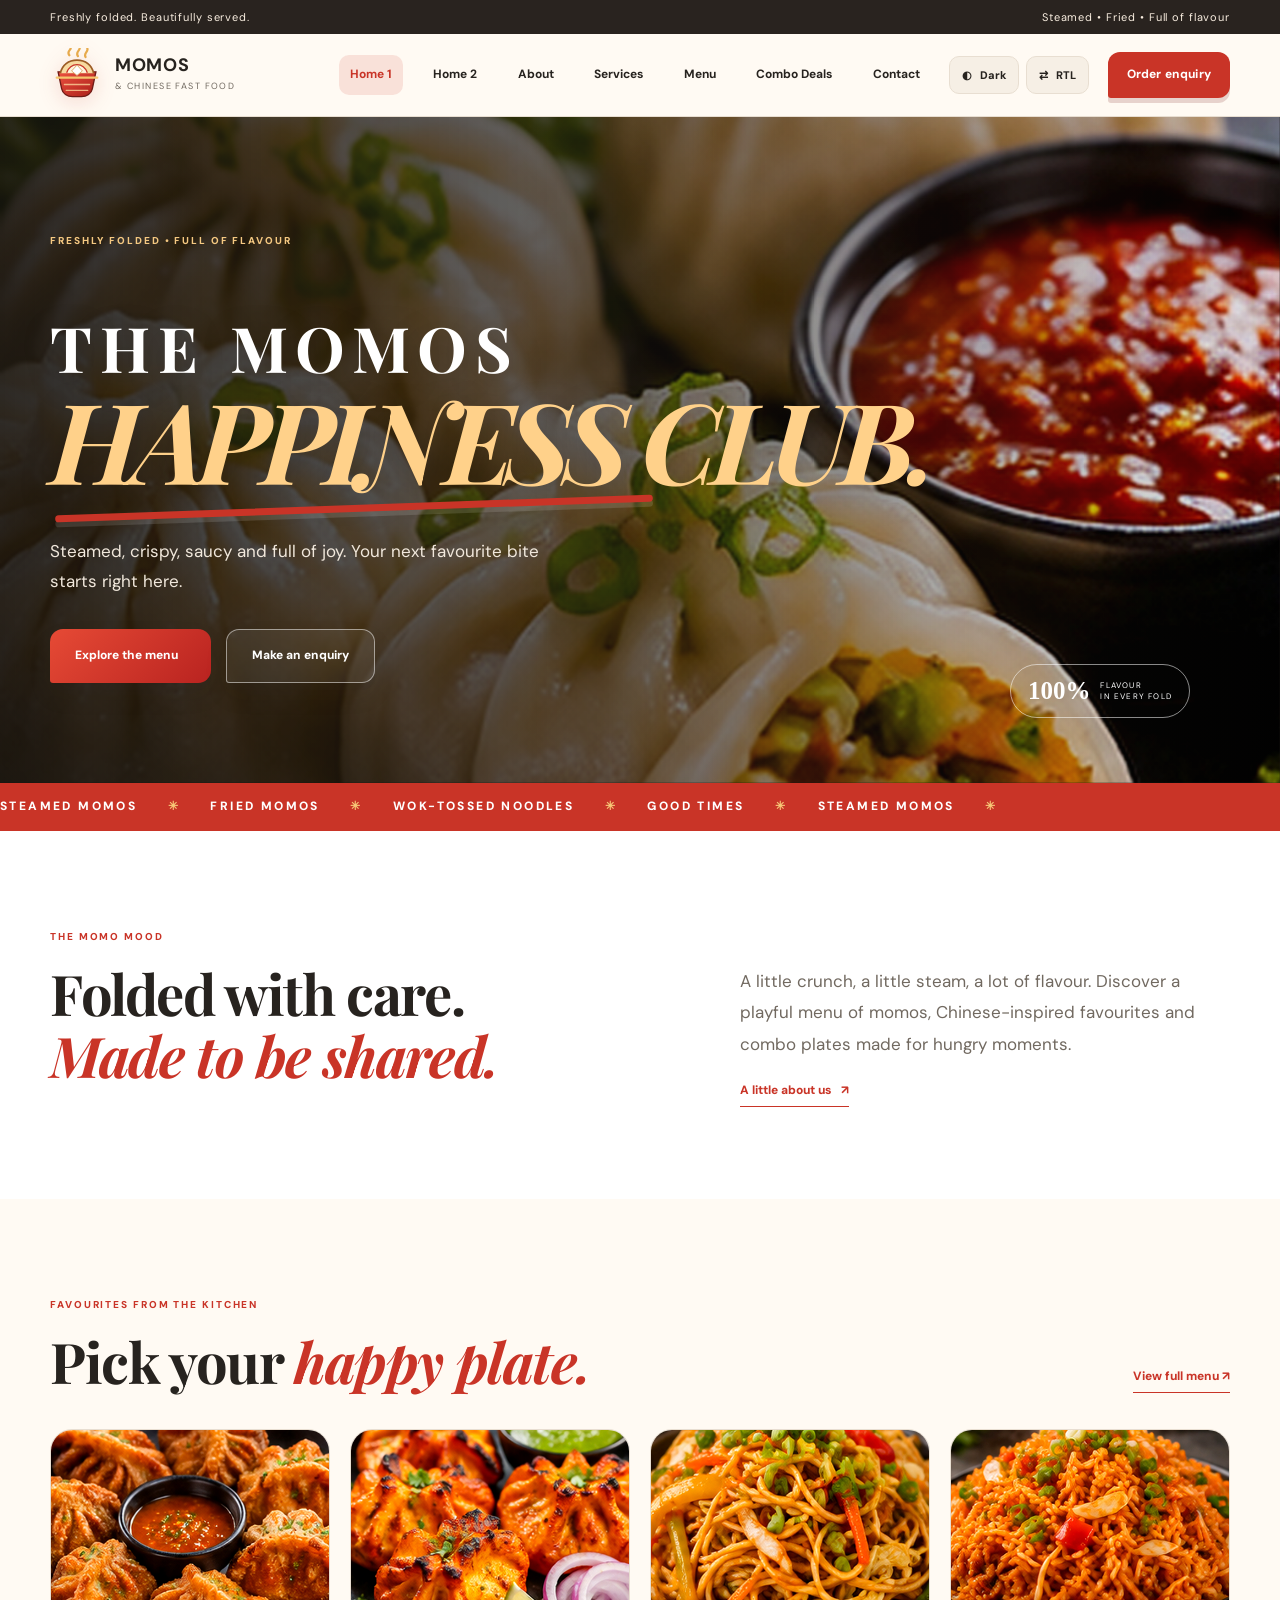
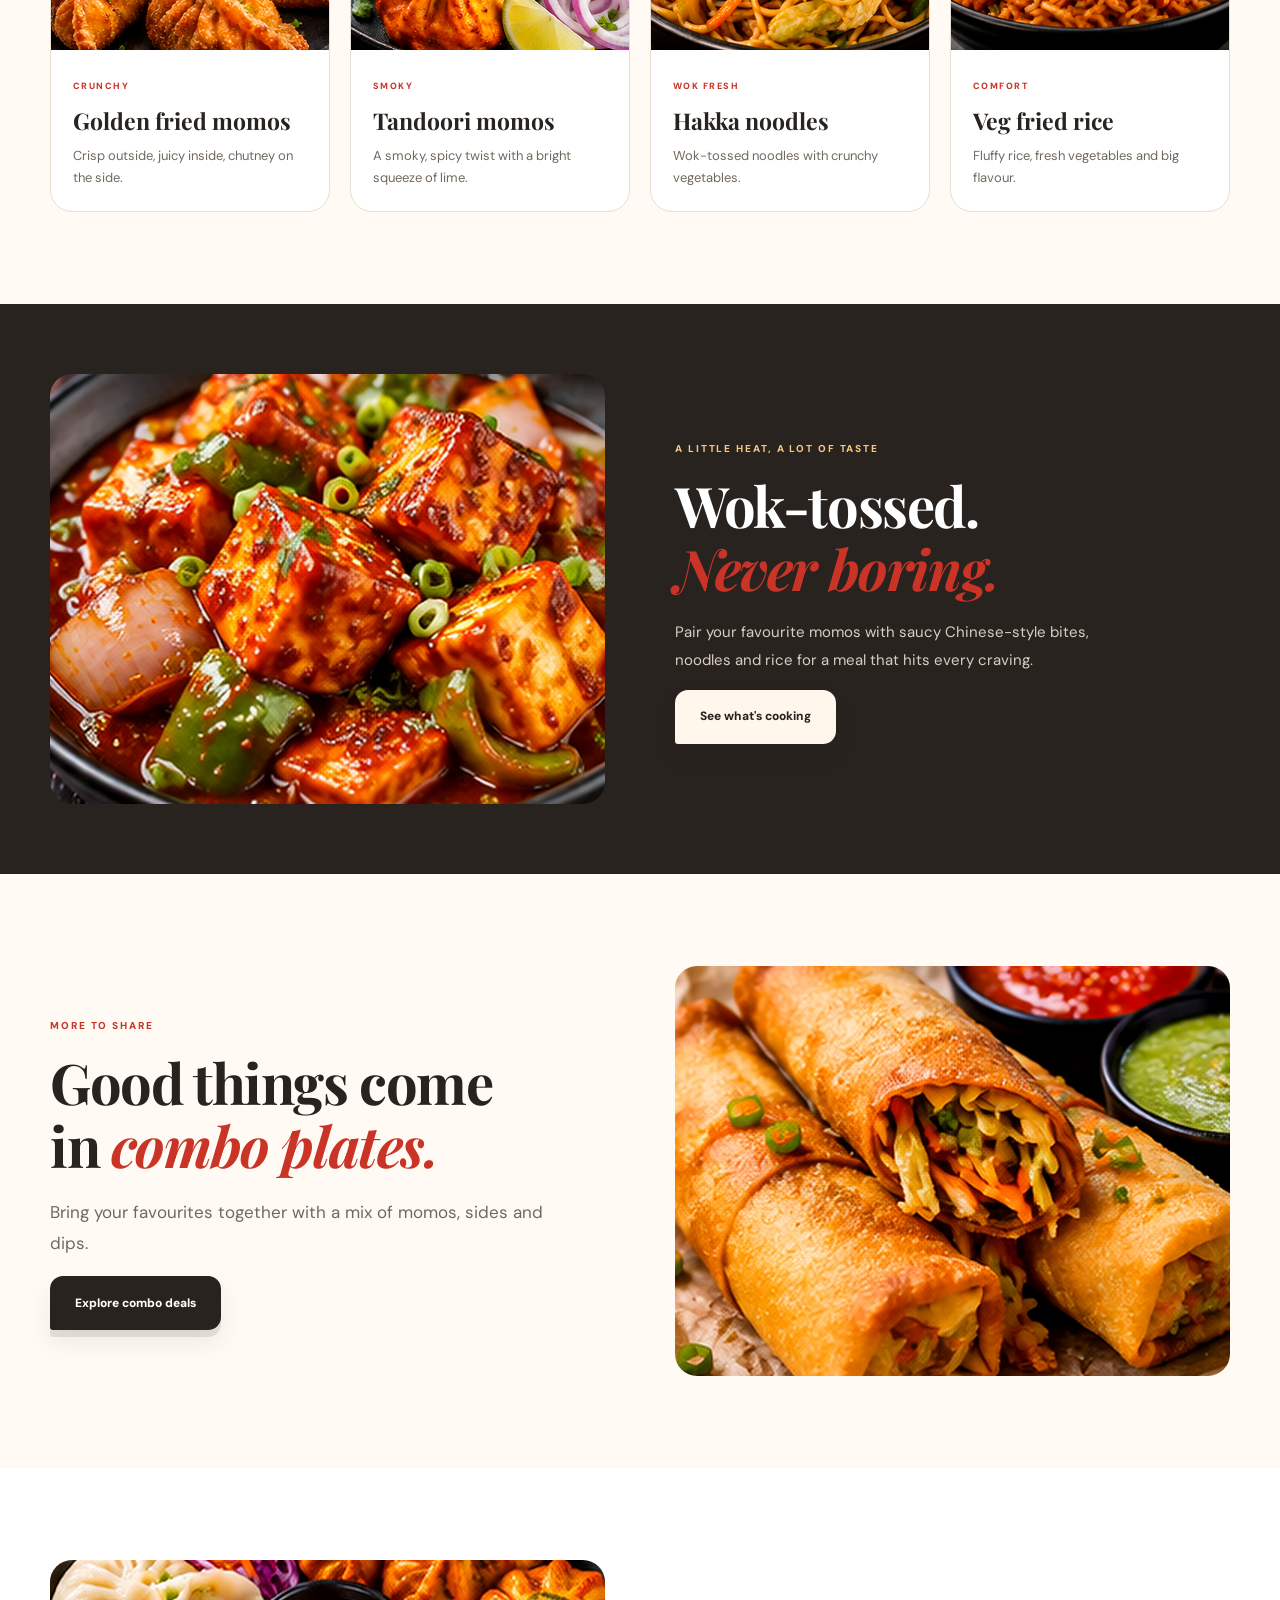
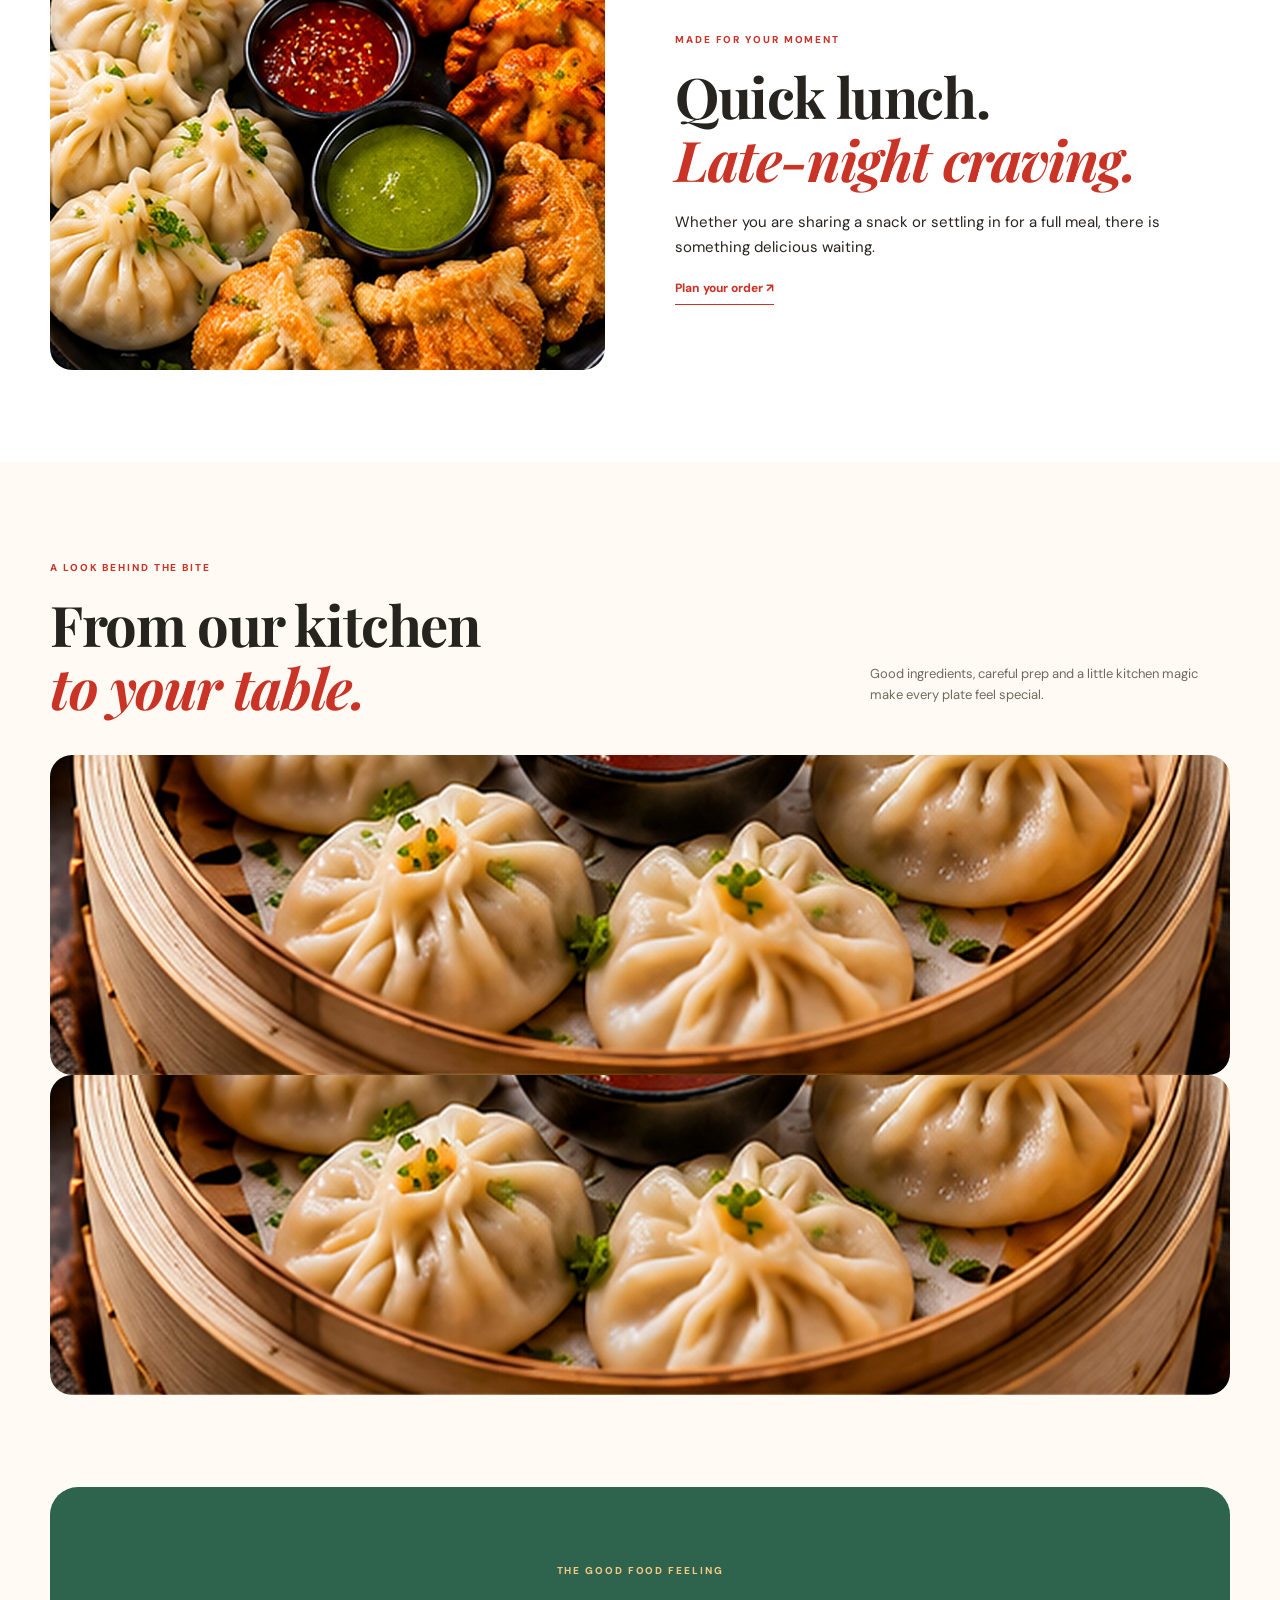
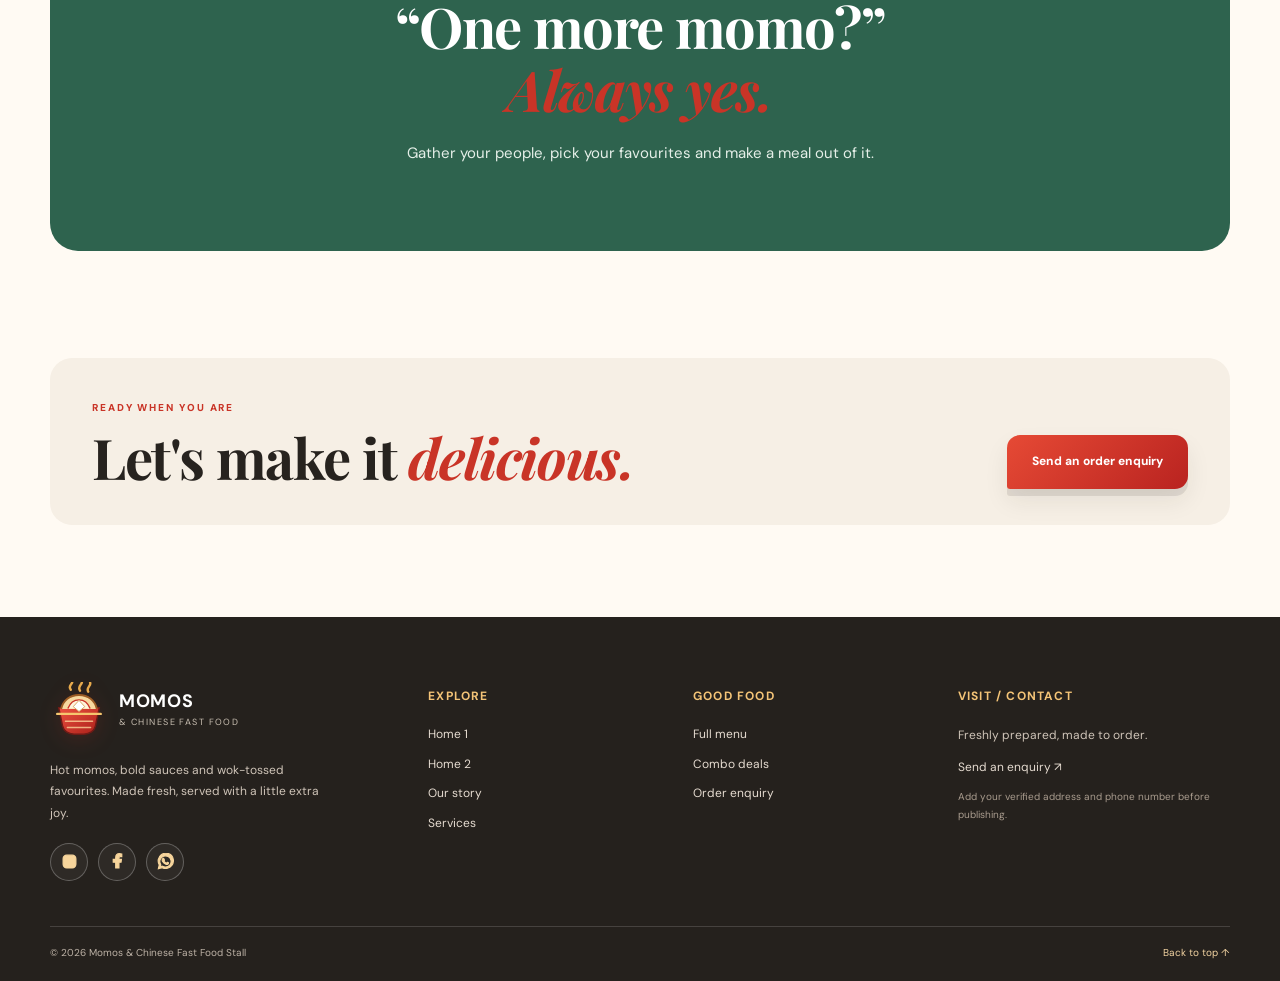
==== index.html @ 8ae29ef1 "firstbasic" ====
<!doctype html>
<html lang="en" dir="ltr" data-theme="light">

<head>
    <meta charset="utf-8">
    <meta name="viewport" content="width=device-width, initial-scale=1">
    <meta name="theme-color" content="#f7f1e8">
    <meta name="description" content="Home 1 | Momos & Chinese Fast Food Stall">
    <title>Home 1 | Momos & Chinese Fast Food Stall</title>
    <link rel="icon" href="assets/favicon.svg" type="image/svg+xml">
    <link rel="preconnect" href="https://fonts.googleapis.com">
    <link rel="preconnect" href="https://fonts.gstatic.com" crossorigin>
    <link
        href="https://fonts.googleapis.com/css2?family=DM+Sans:wght@400;500;600;700;800&family=Playfair+Display:wght@600;700;800&display=swap"
        rel="stylesheet">
    <link rel="stylesheet" href="assets/style.css">
</head>

<body class="home-one" id="top">
    <header class="site-header">
        <div class="top-strip">
            <div class="container top-inner"><span>Freshly folded. Beautifully served.</span><span>Steamed • Fried •
                    Full of flavour</span></div>
        </div>
        <div class="container nav-wrap">
            <a class="brand" href="index.html"><img class="brand-logo" src="assets/momos-logo.svg"
                    alt="Momos & Chinese logo"><span><b>MOMOS</b><small>& CHINESE FAST FOOD</small></span></a>
            <button class="menu-toggle" aria-label="Open navigation"
                aria-expanded="false"><i></i><i></i><i></i></button>
            <nav class="main-nav"><a href="index.html" class="active">Home 1</a><a href="home-2.html" class="">Home
                    2</a><a href="about.html" class="">About</a><a href="services.html" class="">Services</a><a
                    href="menu.html" class="">Menu</a><a href="combos.html" class="">Combo Deals</a><a
                    href="contact.html" class="">Contact</a>
                <div class="nav-tools"><button class="tool-btn" id="themeToggle" type="button"
                        aria-label="Toggle dark theme">◐ <span>Theme</span></button><button class="tool-btn"
                        id="rtlToggle" type="button" aria-label="Toggle RTL layout">⇄ <span>RTL</span></button></div><a
                    class="nav-order" href="contact.html#order-form">Order enquiry <span> </span></a>
            </nav>
        </div>
    </header>
    <main>
        <section class="hero hero-one">
            <div class="hero-photo"><img src="assets/images/food-01.jpg"
                    alt="Steamed momos in a bamboo basket with spicy chutney"></div>
            <div class="hero-shade"></div>
            <div class="container hero-content"><span class="eyebrow light">FRESHLY FOLDED • FULL OF FLAVOUR</span>
                <h1 class="hero-title-premium"><span>THE MOMOs</span><br><em>HAPPINESS CLUB.</em></h1>
                <p>Steamed, crispy, saucy and full of joy. Your next favourite bite starts right here.</p>
                <div class="hero-actions"><a class="btn btn-primary" href="menu.html">Explore the menu <b> </b></a><a
                        class="btn btn-ghost" href="contact.html#order-form">Make an enquiry</a></div>
                <div class="hero-stamp"><b>100%</b><span>FLAVOUR<br>IN EVERY FOLD</span></div>
            </div>
        </section>
        <section class="ticker">
            <div>STEAMED MOMOS <i>✳</i> FRIED MOMOS <i>✳</i> WOK-TOSSED NOODLES <i>✳</i> GOOD TIMES <i>✳</i> STEAMED
                MOMOS <i>✳</i></div>
        </section>
        <section class="section intro-section">
            <div class="container split-intro">
                <div><span class="eyebrow">THE MOMO MOOD</span>
                    <h2>Folded with care.<br><em>Made to be shared.</em></h2>
                </div>
                <div>
                    <p class="lead">A little crunch, a little steam, a lot of flavour. Discover a playful menu of momos,
                        Chinese-inspired favourites and combo plates made for hungry moments.</p><a class="text-link"
                        href="about.html">A little about us <span>↗</span></a>
                </div>
            </div>
        </section>
        <section class="section menu-showcase">
            <div class="container">
                <div class="section-head">
                    <div><span class="eyebrow">FAVOURITES FROM THE KITCHEN</span>
                        <h2>Pick your <em>happy plate.</em></h2>
                    </div><a class="text-link" href="menu.html">View full menu ↗</a>
                </div>
                <div class="food-grid four">
                    <article class="food-card"><img src="assets/images/food-02.jpg"
                            alt="Crispy fried momos served with red chutney">
                        <div><span class="tag">CRUNCHY</span>
                            <h3>Golden fried momos</h3>
                            <p>Crisp outside, juicy inside, chutney on the side.</p>
                        </div>
                    </article>
                    <article class="food-card"><img src="assets/images/food-03.jpg"
                            alt="Char-grilled tandoori style momos">
                        <div><span class="tag">SMOKY</span>
                            <h3>Tandoori momos</h3>
                            <p>A smoky, spicy twist with a bright squeeze of lime.</p>
                        </div>
                    </article>
                    <article class="food-card"><img src="assets/images/food-04.jpg"
                            alt="Hot Hakka noodles with vegetables">
                        <div><span class="tag">WOK FRESH</span>
                            <h3>Hakka noodles</h3>
                            <p>Wok-tossed noodles with crunchy vegetables.</p>
                        </div>
                    </article>
                    <article class="food-card"><img src="assets/images/food-05.jpg" alt="Vegetable fried rice bowl">
                        <div><span class="tag">COMFORT</span>
                            <h3>Veg fried rice</h3>
                            <p>Fluffy rice, fresh vegetables and big flavour.</p>
                        </div>
                    </article>
                </div>
            </div>
        </section>
        <section class="feature-band">
            <div class="container feature-grid">
                <div class="feature-image"><img src="assets/images/food-06.jpg"
                        alt="Sizzling chilli paneer with peppers"></div>
                <div class="feature-copy"><span class="eyebrow light">A LITTLE HEAT, A LOT OF TASTE</span>
                    <h2>Wok-tossed.<br><em>Never boring.</em></h2>
                    <p>Pair your favourite momos with saucy Chinese-style bites, noodles and rice for a meal that hits
                        every craving.</p><a class="btn btn-light" href="menu.html">See what's cooking</a>
                </div>
            </div>
        </section>
        <section class="section combo-teaser">
            <div class="container combo-grid">
                <div><span class="eyebrow">MORE TO SHARE</span>
                    <h2>Good things come<br>in <em>combo plates.</em></h2>
                    <p class="lead">Bring your favourites together with a mix of momos, sides and dips.</p><a
                        class="btn btn-dark" href="combos.html">Explore combo deals</a>
                </div><img src="assets/images/food-07.jpg" alt="Momo and fried snack platter with chutney">
            </div>
        </section>
        <section class="section story-strip">
            <div class="container story-grid"><img src="assets/images/food-08.jpg"
                    alt="A platter with momos and spring rolls">
                <div><span class="eyebrow">MADE FOR YOUR MOMENT</span>
                    <h2>Quick lunch.<br><em>Late-night craving.</em></h2>
                    <p>Whether you are sharing a snack or settling in for a full meal, there is something delicious
                        waiting.</p><a class="text-link" href="contact.html#order-form">Plan your order ↗</a>
                </div>
            </div>
        </section>
        <section class="section kitchen-peek">
            <div class="container">
                <div class="section-head">
                    <div><span class="eyebrow">A LOOK BEHIND THE BITE</span>
                        <h2>From our kitchen<br><em>to your table.</em></h2>
                    </div>
                    <p class="section-note">Good ingredients, careful prep and a little kitchen magic make every plate
                        feel special.</p>
                </div>
                <div class="kitchen-pair"><img src="assets/images/food-19.jpg"
                        alt="Chef preparing fresh food in the kitchen"><img src="assets/images/food-19.jpg"
                        alt="Warm modern fast food stall interior"></div>
            </div>
        </section>
        <section class="section reviews">
            <div class="container review-box"><span class="eyebrow light">THE GOOD FOOD FEELING</span>
                <h2>“One more momo?”<br><em>Always yes.</em></h2>
                <p>Gather your people, pick your favourites and make a meal out of it.</p>
            </div>
        </section>
        <section class="section final-cta">
            <div class="container final-cta-inner">
                <div><span class="eyebrow">READY WHEN YOU ARE</span>
                    <h2>Let's make it <em>delicious.</em></h2>
                </div><a class="btn btn-primary" href="contact.html#order-form">Send an order enquiry</a>
            </div>
        </section>
    </main>
    <footer class="footer">
        <div class="container footer-grid">
            <div class="footer-brand"><a class="brand" href="index.html"><img class="brand-logo"
                        src="assets/momos-logo.svg" alt="Momos & Chinese logo"><span><b>MOMOS</b><small>& CHINESE FAST
                            FOOD</small></span></a>
                <p>Hot momos, bold sauces and wok-tossed favourites. Made fresh, served with a little extra joy.</p>
                <div class="footer-social" aria-label="Social media links"><a href="https://www.instagram.com/"
                        target="_blank" rel="noopener" aria-label="Instagram" title="Instagram"><svg viewBox="0 0 24 24"
                            aria-hidden="true">
                            <rect x="3" y="3" width="18" height="18" rx="5" />
                            <circle cx="12" cy="12" r="4" />
                            <circle cx="17.5" cy="6.5" r="1" />
                        </svg></a><a href="https://www.facebook.com/" target="_blank" rel="noopener"
                        aria-label="Facebook" title="Facebook"><svg viewBox="0 0 24 24" aria-hidden="true">
                            <path
                                d="M14 21v-8h3l.5-4H14V7c0-1.2.4-2 2-2h2V1.4C17.2 1.2 16.1 1 14.7 1 11.5 1 9.5 3 9.5 6.6V9H6v4h3.5v8z" />
                        </svg></a><a href="https://wa.me/" target="_blank" rel="noopener" aria-label="WhatsApp"
                        title="WhatsApp"><svg viewBox="0 0 24 24" aria-hidden="true">
                            <path
                                d="M20.5 3.5A11 11 0 0 0 3.2 16.8L2 22l5.4-1.4A11 11 0 0 0 20.5 3.5ZM12 20a8 8 0 0 1-4.1-1.1l-.3-.2-3.2.8.9-3.1-.2-.3A8 8 0 1 1 12 20Zm4.4-6c-.2-.1-1.4-.7-1.6-.8s-.4-.1-.5.1-.6.8-.8.9-.3.2-.5.1a6.5 6.5 0 0 1-1.9-1.2 7 7 0 0 1-1.3-1.6c-.1-.2 0-.3.1-.4l.4-.5c.1-.1.2-.3.2-.4s0-.3-.1-.4l-.7-1.7c-.2-.4-.4-.4-.5-.4h-.5c-.2 0-.4.1-.6.3s-.8.8-.8 1.9.8 2.2.9 2.3a9.7 9.7 0 0 0 3.7 3.3c.5.2.9.4 1.2.5.5.2 1 .2 1.4.1.4-.1 1.4-.6 1.6-1.1s.2-1 .1-1.1-.2-.2-.4-.3Z" />
                        </svg></a></div>
            </div>
            <div>
                <h4>Explore</h4><a href="index.html">Home 1</a><a href="home-2.html">Home 2</a><a href="about.html">Our
                    story</a><a href="services.html">Services</a>
            </div>
            <div>
                <h4>Good food</h4><a href="menu.html">Full menu</a><a href="combos.html">Combo deals</a><a
                    href="contact.html">Order enquiry</a>
            </div>
            <div>
                <h4>Visit / Contact</h4>
                <p>Freshly prepared, made to order.</p><a href="contact.html#order-form">Send an enquiry ↗</a>
                <p class="footer-note">Add your verified address and phone number before publishing.</p>
            </div>
        </div>
        <div class="container footer-bottom"><span>© <span id="year"></span> Momos & Chinese Fast Food Stall</span><a
                href="#top">Back to top ↑</a></div>
    </footer>
    <script src="assets/site.js"></script>
</body>

</html>
---- assets/style.css ----
:root{--bg:#fffaf3;--surface:#fff;--surface-2:#f6efe5;--ink:#27231f;--muted:#716960;--line:#e8ded1;--red:#c93427;--red-dark:#a9251d;--gold:#e7aa4c;--green:#2e634e;--shadow:0 18px 50px rgba(50,35,20,.10);--radius:22px}
*{box-sizing:border-box}html{scroll-behavior:smooth;scroll-padding-top:100px}body{margin:0;background:var(--bg);color:var(--ink);font-family:"DM Sans",Arial,sans-serif;font-size:15px;line-height:1.65;transition:background .25s,color .25s}img{display:block;max-width:100%;height:auto}a{color:inherit;text-decoration:none}button,input,select,textarea{font:inherit}button,a{-webkit-tap-highlight-color:transparent}.container{width:min(1180px,calc(100% - 48px));margin-inline:auto}
.top-strip{background:#29231f;color:#f9eee0;font-size:11px;letter-spacing:.08em}.top-inner{display:flex;justify-content:space-between;padding:8px 0}.site-header{position:sticky;top:0;z-index:100;background:rgba(255,250,243,.96);backdrop-filter:blur(14px);border-bottom:1px solid var(--line)}.nav-wrap{display:flex;align-items:center;justify-content:space-between;min-height:82px;gap:22px}.brand{display:inline-flex;align-items:center;gap:11px;flex-shrink:0}.brand-mark{width:43px;height:43px;border-radius:50%;display:grid;place-items:center;background:var(--red);color:white;font-family:Georgia,serif;font-weight:800;font-size:24px;box-shadow:0 7px 16px #c9342733}.brand b{display:block;font-size:17px;line-height:1.05;letter-spacing:.12em}.brand small{display:block;font-size:9px;letter-spacing:.16em;color:var(--muted);margin-top:4px}.main-nav{display:flex;align-items:center;gap:clamp(12px,1.45vw,22px)}.main-nav>a:not(.nav-order){font-size:12px;font-weight:700;color:var(--muted);transition:color .2s}.main-nav>a.active,.main-nav>a:hover{color:var(--red)}.nav-order{padding:12px 18px;background:var(--red);color:#fff;border-radius:999px;font-size:12px;font-weight:800;white-space:nowrap}.nav-order:hover{background:var(--red-dark)}.nav-tools{display:flex;gap:7px}.tool-btn{border:1px solid var(--line);background:var(--surface-2);color:var(--ink);border-radius:999px;padding:8px 11px;font-size:11px;font-weight:800;cursor:pointer}.tool-btn span{margin-inline-start:4px}.menu-toggle{display:none;width:44px;height:44px;border:1px solid var(--line);border-radius:12px;background:var(--surface);padding:10px;cursor:pointer}.menu-toggle i{display:block;height:2px;background:var(--ink);margin:5px 0;border-radius:4px}
.hero{position:relative;overflow:hidden}.hero-one{min-height:660px;display:flex;align-items:center;background:#201d19;color:white}.hero-photo,.hero-shade{position:absolute;inset:0}.hero-photo img{width:100%;height:100%;object-fit:cover;object-position:center 52%}.hero-shade{background:linear-gradient(90deg,rgba(19,17,14,.88),rgba(19,17,14,.64) 47%,rgba(19,17,14,.08))}.hero-content{position:relative;z-index:2;padding-block:110px 100px;color:white}.eyebrow{display:inline-block;font-size:10px;font-weight:800;letter-spacing:.19em;color:var(--red);text-transform:uppercase}.eyebrow.light{color:#f5c982}.hero h1,.page-hero h1{font:700 clamp(54px,7.6vw,96px)/.98 "Playfair Display",Georgia,serif;letter-spacing:-.045em;margin:24px 0}.hero h1 em,.page-hero h1 em,h2 em{color:var(--gold);font-style:italic}.hero-content p{max-width:530px;color:#f1e8dc;font-size:17px;line-height:1.8}.hero-actions{display:flex;align-items:center;gap:15px;flex-wrap:wrap;margin-top:32px}.btn{display:inline-flex;align-items:center;justify-content:center;gap:15px;min-height:50px;padding:13px 22px;border:0;border-radius:999px;font-size:12px;font-weight:800;cursor:pointer;transition:transform .2s,box-shadow .2s,background .2s}.btn:hover{transform:translateY(-3px);box-shadow:0 12px 24px #0002}.btn-primary{background:var(--red);color:white}.btn-primary:hover{background:var(--red-dark)}.btn-dark{background:#29231f;color:white}.btn-light{background:#fff7eb;color:#29231f}.btn-ghost{border:1px solid #ffffff80;color:white;background:#ffffff12}.text-link{display:inline-flex;gap:10px;align-items:center;font-size:12px;font-weight:800;color:var(--red);border-bottom:1px solid currentColor;padding-bottom:5px}.hero-stamp{position:absolute;right:40px;bottom:65px;display:flex;align-items:center;gap:10px;border:1px solid #fff8;border-radius:100px;padding:12px 17px;color:white}.hero-stamp b{font:700 25px Georgia}.hero-stamp span{font-size:8px;line-height:1.4;letter-spacing:.15em}
.ticker{overflow:hidden;background:var(--red);color:white;white-space:nowrap;padding:14px 0;font-size:12px;font-weight:800;letter-spacing:.2em}.ticker div{width:max-content;animation:marquee 30s linear infinite}.ticker i{font-style:normal;color:#f7c777;padding:0 25px}@keyframes marquee{to{transform:translateX(-30%)}}
.section{padding:92px 0}.intro-section{background:var(--surface)}.split-intro,.section-head,.final-cta-inner{display:flex;justify-content:space-between;align-items:end;gap:40px}.split-intro>div:first-child{max-width:520px}.split-intro>div:last-child{max-width:490px}.lead{font-size:17px;line-height:1.85;color:var(--muted)}h2{font:700 clamp(34px,4.4vw,56px)/1.12 "Playfair Display",Georgia,serif;letter-spacing:-.025em;margin:14px 0 20px}h2 em{color:var(--red)}.section-head{margin-bottom:36px}.section-head h2{margin-bottom:0}.section-note{max-width:360px;color:var(--muted);font-size:13px}
.food-grid{display:grid;gap:20px}.food-grid.four{grid-template-columns:repeat(4,minmax(0,1fr))}.food-grid.three{grid-template-columns:repeat(3,minmax(0,1fr))}.food-card{background:var(--surface);border:1px solid var(--line);border-radius:var(--radius);overflow:hidden;transition:transform .3s,box-shadow .3s}.food-card:hover{transform:translateY(-7px);box-shadow:var(--shadow)}.food-card img{width:100%;height:220px;object-fit:cover;transition:transform .6s}.food-card:hover img{transform:scale(1.04)}.food-card>div{padding:22px}.tag{font-size:9px;letter-spacing:.16em;font-weight:800;color:var(--red)}.food-card h3,.service-card h3,.combo-card h3{font:700 23px "Playfair Display",Georgia,serif;margin:9px 0}.food-card p,.service-card p,.combo-card p{font-size:13px;color:var(--muted);margin:0;line-height:1.7}
.feature-band{background:#29231f;color:#fff;padding:70px 0}.feature-grid,.combo-grid,.story-grid,.hero-two-grid,.dark-feature-grid,.promo-grid,.combo-show-grid,.chef-note-grid,.service-banner-inner{display:grid;grid-template-columns:1fr 1fr;gap:70px;align-items:center}.feature-image img{width:100%;height:430px;object-fit:cover;border-radius:var(--radius)}.feature-copy h2,.feature-copy p,.dark-feature h2,.dark-feature p,.combo-show h2,.combo-show p,.banner-cta h2{color:#fff}.feature-copy p,.dark-feature p,.combo-show p{max-width:470px;color:#d8cec2;line-height:1.85}.combo-grid img,.story-grid img,.promo-grid img,.chef-note-grid img{width:100%;height:410px;object-fit:cover;border-radius:var(--radius)}.combo-grid>div,.story-grid>div,.promo-grid>div,.chef-note-grid>div{max-width:500px}.story-strip{background:var(--surface)}.reviews{padding-top:0}.review-box{background:var(--green);color:#fff;text-align:center;border-radius:28px;padding:70px 20px}.review-box h2{color:white}.review-box p{color:#e5efe8}.final-cta{padding-top:15px}.final-cta-inner{background:var(--surface-2);padding:36px 42px;border-radius:var(--radius)}.final-cta h2{margin:8px 0 0}.final-cta h2 em{color:var(--red)}
.hero-two{padding:75px 0;background:var(--surface-2);overflow:hidden}.hero-two-grid{grid-template-columns:1fr 1fr;gap:55px}.hero-two-copy h1{font:700 clamp(54px,7vw,88px)/1 "Playfair Display",Georgia,serif;margin:22px 0}.hero-two-copy h1 em{color:var(--red)}.hero-two-copy>p{max-width:520px;font-size:17px;color:var(--muted);line-height:1.8}.hero-two-images{position:relative;min-height:530px}.hero-main-img{width:82%;height:470px;object-fit:cover;border-radius:48% 48% 18px 18px;margin-inline-start:auto}.hero-float-img{position:absolute;bottom:0;left:0;width:48%;height:230px;object-fit:cover;border:9px solid var(--surface-2);border-radius:20px}.round-note{position:absolute;right:0;top:20px;width:105px;height:105px;border-radius:50%;background:var(--red);color:white;display:grid;place-items:center;text-align:center;font-size:12px;line-height:1.2;font-weight:800;letter-spacing:.12em;transform:rotate(10deg)}.mini-stats{display:flex;gap:32px;margin-top:42px}.mini-stats div{display:flex;align-items:center;gap:10px}.mini-stats b{font:700 30px Georgia;color:var(--red)}.mini-stats span{font-size:8px;letter-spacing:.13em;font-weight:800;line-height:1.4;color:var(--muted)}.category-ribbon{padding:28px 0;background:var(--red);color:white}.category-ribbon-grid{display:grid;grid-template-columns:repeat(4,1fr);gap:20px}.category-ribbon a{display:grid;grid-template-columns:30px 1fr;align-items:center;border-right:1px solid #ffffff55;padding-inline-end:14px}.category-ribbon a:last-child{border:0}.category-ribbon a>span{grid-column:2;font-size:11px;color:#ffe4d4}.category-ribbon a>b{font:700 21px "Playfair Display"}.category-ribbon a:first-letter{color:#ffd38b}.dark-feature{background:#28231f;color:#fff}.dark-feature-grid img{width:100%;height:430px;object-fit:cover;border-radius:var(--radius)}.split-promo{background:var(--surface)}.combo-show{background:var(--green);color:white}.combo-show-grid img{width:100%;height:420px;object-fit:cover;border-radius:var(--radius)}.chef-note{background:var(--surface)}.banner-cta{position:relative;overflow:hidden;border-radius:var(--radius);min-height:410px;display:flex;align-items:center;padding:55px;color:white;background:#29231f}.banner-cta>img{position:absolute;inset:0;width:100%;height:100%;object-fit:cover;opacity:.42}.banner-cta>div{position:relative;z-index:1}.banner-cta h2{color:#fff}
.page-hero{position:relative;min-height:390px;display:flex;align-items:center;overflow:hidden;background:#29231f;color:white}.page-hero-bg,.page-hero-overlay{position:absolute;inset:0}.page-hero-bg{background-size:cover;background-position:center;transform:scale(1.02)}.page-hero-overlay{background:linear-gradient(90deg,rgba(24,18,15,.88),rgba(24,18,15,.52))}.page-hero-content{position:relative;z-index:1;padding:75px 0;color:white;text-align:center}.page-hero h1{font-size:clamp(48px,6vw,76px);margin:16px 0}.page-hero p{max-width:600px;margin:0 auto;color:#f3e8db;font-size:16px}.about-layout{display:grid;grid-template-columns:1fr .95fr;gap:70px;align-items:center}.about-layout img{width:100%;height:470px;object-fit:cover;border-radius:var(--radius)}.about-layout p:not(.lead){color:var(--muted);line-height:1.85}.values-section{background:var(--surface)}.value-grid{display:grid;grid-template-columns:repeat(3,1fr);gap:20px}.value-grid article{padding:30px;border:1px solid var(--line);border-radius:var(--radius);background:var(--bg)}.value-grid article>b{font:700 30px Georgia;color:var(--red)}.value-grid h3{font:700 22px "Playfair Display";margin:20px 0 8px}.value-grid p{color:var(--muted);font-size:13px}.about-quote{display:grid;grid-template-columns:.8fr 1fr;gap:50px;align-items:center}.about-quote img{width:100%;height:300px;object-fit:cover;border-radius:var(--radius)}blockquote{font:700 clamp(26px,3vw,40px)/1.3 "Playfair Display";margin:0}
.service-grid{display:grid;grid-template-columns:repeat(3,1fr);gap:22px}.service-card{border:1px solid var(--line);background:var(--surface);border-radius:var(--radius);overflow:hidden}.service-card img{width:100%;height:250px;object-fit:cover}.service-card>div{padding:25px}.service-card .text-link{margin-top:20px}.service-banner{background:#29231f;color:white}.service-banner-inner img{width:100%;height:380px;object-fit:cover;border-radius:var(--radius)}.service-banner h2,.service-banner p{color:white}.service-banner p{max-width:450px;color:#d9d0c5}
.menu-hero{min-height:350px}.menu-intro{display:flex;justify-content:space-between;gap:30px;align-items:end;margin-bottom:25px}.menu-intro p{max-width:410px;color:var(--muted);font-size:13px}.filter-row{display:flex;gap:9px;flex-wrap:wrap;margin:25px 0 45px}.filter-btn{border:1px solid var(--line);background:var(--surface);color:var(--ink);border-radius:999px;padding:10px 18px;font-size:11px;font-weight:800;cursor:pointer}.filter-btn.active,.filter-btn:hover{background:var(--red);border-color:var(--red);color:white}.menu-category{margin:0 0 48px;scroll-margin-top:110px}.menu-category h3{font:700 28px "Playfair Display";margin:8px 0 20px}.menu-grid{display:grid;grid-template-columns:repeat(2,1fr);gap:16px}.menu-item{display:grid;grid-template-columns:125px 1fr;gap:17px;align-items:center;padding:13px;background:var(--surface);border:1px solid var(--line);border-radius:17px}.menu-item img{width:125px;height:112px;object-fit:cover;border-radius:12px}.item-title{display:flex;justify-content:space-between;gap:12px;align-items:start}.item-title h4{font-size:14px;margin:0}.item-title b{font-size:10px;color:var(--red);white-space:nowrap}.menu-item p{font-size:11px;color:var(--muted);margin:8px 0 0}.menu-bottom-cta{display:flex;align-items:center;justify-content:center;gap:20px;padding:25px;background:var(--surface-2);border-radius:var(--radius)}.menu-bottom-cta p{font-weight:800}
.combo-cards{display:grid;grid-template-columns:repeat(3,1fr);gap:22px}.combo-card{background:var(--surface);border:1px solid var(--line);border-radius:var(--radius);overflow:hidden}.combo-card.featured{transform:translateY(-10px);box-shadow:var(--shadow);border-color:var(--gold)}.combo-card img{width:100%;height:245px;object-fit:cover}.combo-card-body{padding:25px}.combo-card .btn{margin-top:20px}.combo-bottom{background:var(--green);color:white}.combo-bottom-inner{display:flex;align-items:center;justify-content:space-between;gap:30px}.combo-bottom h2,.combo-bottom p{color:white}.combo-bottom p{color:#e1ece3}
.contact-layout{display:grid;grid-template-columns:.9fr 1.1fr;gap:60px;align-items:start}.contact-copy h2{margin-top:12px}.contact-copy>p{color:var(--muted);line-height:1.85}.contact-copy>img{width:100%;height:260px;object-fit:cover;border-radius:var(--radius);margin-top:25px}.contact-info{display:grid;gap:15px;margin-top:28px}.contact-info div{display:grid;gap:4px;padding-inline-start:15px;border-inline-start:3px solid var(--red)}.contact-info b{font-size:10px;letter-spacing:.12em}.contact-info span{font-size:12px;color:var(--muted)}.order-form{background:var(--surface);border:1px solid var(--line);box-shadow:var(--shadow);padding:32px;border-radius:var(--radius)}.order-form h3{font:700 27px "Playfair Display";margin:8px 0 22px}.order-form label{display:grid;gap:7px;font-size:11px;font-weight:800;margin:0 0 15px}.order-form input,.order-form select,.order-form textarea{width:100%;padding:12px 13px;border:1px solid var(--line);border-radius:10px;background:var(--bg);color:var(--ink);outline:none}.order-form input:focus,.order-form select:focus,.order-form textarea:focus{border-color:var(--red);box-shadow:0 0 0 3px #c9342718}.form-row{display:grid;grid-template-columns:1fr 1fr;gap:14px}.form-submit{width:100%}.form-note{font-size:10px;color:var(--muted)}.form-result{margin-top:20px;padding:18px;background:var(--surface-2);border-radius:14px}.form-result textarea{margin:10px 0}.form-result span{display:block;font-size:11px;color:var(--green);margin-top:8px}
.footer{background:#25211d;color:#fff;padding:65px 0 20px}.footer-grid{display:grid;grid-template-columns:1.5fr 1fr 1fr 1.2fr;gap:38px}.footer .brand{color:white}.footer .brand small{color:#c9bfb2}.footer-brand p,.footer p{max-width:280px;color:#cfc4b8;font-size:12px;line-height:1.8}.footer h4{font-size:12px;letter-spacing:.1em;text-transform:uppercase;margin:5px 0 18px;color:#f4c477}.footer-grid>div:not(:first-child)>a{display:block;color:#e5dbd0;font-size:12px;margin:10px 0}.footer-grid a:hover{color:#f4c477}.footer-note{font-size:10px!important;color:#a99c8e!important}.footer-bottom{display:flex;justify-content:space-between;border-top:1px solid #ffffff26;padding-top:18px;margin-top:45px;color:#bdb2a6;font-size:10px}.footer-bottom a{color:#f3d4a2}
[data-reveal]{opacity:0;transform:translateY(18px);transition:opacity .6s,transform .6s}[data-reveal].visible{opacity:1;transform:none}
html[data-theme="dark"]{color-scheme:dark;--bg:#111815;--surface:#19231d;--surface-2:#222f26;--ink:#f4f7f2;--muted:#c5d0c7;--line:#405246;--red:#ff7767;--red-dark:#e45a4b;--gold:#f0c27a;--green:#254b39;--shadow:0 18px 50px rgba(0,0,0,.28)}
html[data-theme="dark"] body{background:var(--bg);color:var(--ink)}
html[data-theme="dark"] .site-header{background:rgba(17,24,21,.96);border-color:var(--line)}
html[data-theme="dark"] .brand small,html[data-theme="dark"] .main-nav>a:not(.nav-order){color:#d6e0d7}
html[data-theme="dark"] .tool-btn,html[data-theme="dark"] .filter-btn{background:#26342b;color:#f1f6ef;border-color:#536859}
html[data-theme="dark"] .intro-section,html[data-theme="dark"] .story-strip,html[data-theme="dark"] .split-promo,html[data-theme="dark"] .chef-note,html[data-theme="dark"] .values-section{background:#151f19}
html[data-theme="dark"] .food-card,html[data-theme="dark"] .service-card,html[data-theme="dark"] .combo-card,html[data-theme="dark"] .menu-item,html[data-theme="dark"] .order-form{background:#1c2921;border-color:#435548}
html[data-theme="dark"] .food-card h3,html[data-theme="dark"] .service-card h3,html[data-theme="dark"] .combo-card h3,html[data-theme="dark"] .menu-item h4,html[data-theme="dark"] .order-form h3,html[data-theme="dark"] .value-grid h3{color:#f7faf4}
html[data-theme="dark"] .lead,html[data-theme="dark"] .food-card p,html[data-theme="dark"] .service-card p,html[data-theme="dark"] .combo-card p,html[data-theme="dark"] .menu-intro p,html[data-theme="dark"] .menu-item p,html[data-theme="dark"] .about-layout p,html[data-theme="dark"] .contact-copy>p,html[data-theme="dark"] .section-note,html[data-theme="dark"] .contact-info span{color:#c5d0c7}
html[data-theme="dark"] .value-grid article{background:#1c2921;border-color:#435548}
html[data-theme="dark"] .order-form input,html[data-theme="dark"] .order-form select,html[data-theme="dark"] .order-form textarea{background:#111a14;color:#f4f7f2;border-color:#526758}
html[data-theme="dark"] .order-form input::placeholder,html[data-theme="dark"] .order-form textarea::placeholder{color:#aebcaf}
html[data-theme="dark"] .filter-btn.active{background:var(--red);color:#fff}
html[data-theme="dark"] .menu-bottom-cta,html[data-theme="dark"] .final-cta-inner{background:#25342a}
html[data-theme="dark"] .final-cta h2 em,html[data-theme="dark"] h2 em{color:#f2c57d}
html[data-theme="dark"] .btn-dark{background:#e8e9df;color:#172019}
html[data-theme="dark"] .btn-light{background:#f4e8d4;color:#211d18}
html[data-theme="dark"] .category-ribbon{background:#762b24}
html[data-theme="dark"] .footer{background:#080e0b}
html[dir="rtl"] body{direction:rtl}
html[dir="rtl"] .top-inner,html[dir="rtl"] .nav-wrap,html[dir="rtl"] .main-nav,html[dir="rtl"] .hero-actions,html[dir="rtl"] .split-intro,html[dir="rtl"] .section-head,html[dir="rtl"] .final-cta-inner,html[dir="rtl"] .combo-bottom-inner,html[dir="rtl"] .footer-bottom{direction:rtl}
html[dir="rtl"] .hero-shade{background:linear-gradient(270deg,rgba(19,17,14,.88),rgba(19,17,14,.64) 47%,rgba(19,17,14,.08))}
html[dir="rtl"] .hero-stamp{right:auto;left:40px}
html[dir="rtl"] .hero-float-img{left:auto;right:0}
html[dir="rtl"] .round-note{right:auto;left:0}
html[dir="rtl"] .page-hero-overlay{background:linear-gradient(270deg,rgba(24,18,15,.88),rgba(24,18,15,.52))}
html[dir="rtl"] .footer-grid,html[dir="rtl"] .food-grid,html[dir="rtl"] .service-grid,html[dir="rtl"] .combo-cards,html[dir="rtl"] .menu-grid,html[dir="rtl"] .value-grid{direction:rtl}
@media(max-width:1050px){.main-nav{gap:12px}.main-nav>a:not(.nav-order){font-size:11px}.nav-order{padding:10px 13px}.food-grid.four{grid-template-columns:repeat(2,1fr)}.footer-grid{grid-template-columns:repeat(2,1fr)}}
@media(max-width:850px){.container{width:min(100% - 36px,680px)}.top-inner span:last-child{display:none}.nav-wrap{min-height:72px}.menu-toggle{display:block}.main-nav{display:none;position:absolute;top:100%;left:0;right:0;background:var(--surface);padding:20px 24px 25px;border-bottom:1px solid var(--line);box-shadow:0 18px 30px #0002;flex-direction:column;align-items:stretch;gap:0;max-height:calc(100vh - 100px);overflow:auto}.main-nav.open{display:flex}.main-nav>a:not(.nav-order){padding:12px 4px;border-bottom:1px solid var(--line);font-size:13px}.nav-tools{padding:14px 0}.nav-order{text-align:center}.hero-one{min-height:600px}.hero-content{padding:90px 0}.hero-stamp{right:18px;bottom:20px}.hero-two-grid,.feature-grid,.combo-grid,.story-grid,.dark-feature-grid,.promo-grid,.combo-show-grid,.chef-note-grid,.service-banner-inner,.about-layout,.about-quote,.contact-layout{grid-template-columns:1fr;gap:35px}.hero-two{padding:55px 0}.hero-two-images{min-height:430px}.hero-main-img{height:390px}.hero-float-img{height:190px}.section{padding:68px 0}.service-grid,.combo-cards{grid-template-columns:1fr 1fr}.combo-card.featured{transform:none}.about-layout img{height:380px}.contact-layout{gap:40px}.page-hero{min-height:340px}.split-intro,.section-head,.final-cta-inner,.menu-intro{align-items:start;flex-direction:column;gap:15px}.category-ribbon-grid{grid-template-columns:repeat(2,1fr)}.category-ribbon a:nth-child(2){border:0}}
@media(max-width:560px){.container{width:calc(100% - 30px)}.top-strip{font-size:9px}.brand b{font-size:15px}.brand-mark{width:39px;height:39px}.hero-one{min-height:590px}.hero h1{font-size:54px}.hero-content p{font-size:15px}.hero-stamp{display:none}.hero-actions{align-items:stretch}.hero-actions .btn{width:100%}.section{padding:58px 0}.food-grid.four,.food-grid.three,.service-grid,.combo-cards,.value-grid,.menu-grid{grid-template-columns:1fr}.food-card img{height:230px}.feature-image img,.combo-grid img,.story-grid img,.promo-grid img,.chef-note-grid img,.dark-feature-grid img{height:280px}.hero-two-copy h1{font-size:53px}.hero-two-images{min-height:340px}.hero-main-img{height:320px;width:88%}.hero-float-img{height:150px;width:48%}.mini-stats{gap:15px}.mini-stats b{font-size:23px}.category-ribbon-grid{gap:12px}.category-ribbon a{padding:10px 0}.banner-cta{padding:30px 24px;min-height:360px}.page-hero{min-height:310px}.page-hero h1{font-size:47px}.menu-item{grid-template-columns:95px 1fr;gap:12px}.menu-item img{width:95px;height:95px}.item-title{display:block}.item-title b{display:block;margin-top:4px}.form-row{grid-template-columns:1fr;gap:0}.order-form{padding:22px}.footer-grid{grid-template-columns:1fr 1fr;gap:25px}.footer-brand{grid-column:1/-1}.footer-bottom{gap:12px;flex-wrap:wrap}.final-cta-inner{padding:27px 22px}.combo-bottom-inner{align-items:flex-start;flex-direction:column}.menu-bottom-cta{flex-direction:column}.round-note{width:82px;height:82px;font-size:10px}}
@media(prefers-reduced-motion:reduce){*,*::before,*::after{scroll-behavior:auto!important;animation-duration:.01ms!important;animation-iteration-count:1!important;transition-duration:.01ms!important}[data-reveal]{opacity:1;transform:none}}
\n.kitchen-pair{display:grid;grid-template-columns:1.15fr .85fr;gap:20px}.kitchen-pair img{width:100%;height:320px;object-fit:cover;border-radius:var(--radius)}@media(max-width:560px){.kitchen-pair{grid-template-columns:1fr}.kitchen-pair img{height:240px}}\n
/* Premium refresh: richer type, confident buttons and editorial food layouts */
.btn,.nav-order,.tool-btn{position:relative;isolation:isolate;overflow:hidden;letter-spacing:.015em;transition:transform .25s ease,box-shadow .25s ease,background .25s ease,border-color .25s ease}.btn{min-height:54px;padding:14px 25px;border-radius:13px 13px 13px 3px;box-shadow:0 7px 0 rgba(39,35,31,.10),0 12px 25px rgba(39,35,31,.08)}.btn::after,.nav-order::after{content:"";position:absolute;inset:0;transform:translateX(-110%);background:linear-gradient(105deg,transparent,rgba(255,255,255,.24),transparent);transition:transform .55s ease;z-index:-1}.btn:hover::after,.nav-order:hover::after{transform:translateX(110%)}.btn:hover{transform:translateY(-4px);box-shadow:0 5px 0 rgba(39,35,31,.08),0 17px 30px rgba(39,35,31,.18)}.btn-primary{background:linear-gradient(135deg,#e64a35,#b92320);color:#fff}.btn-dark{background:#29231f;color:#fff}.btn-outline{border:1px solid var(--line);background:var(--surface-2);color:var(--ink)}.nav-order{border-radius:12px 12px 12px 3px;padding:13px 19px;box-shadow:0 5px 0 rgba(125,31,25,.18)}.tool-btn{border-radius:10px;padding:9px 12px}.hero-title-premium{font-size:clamp(62px,8.8vw,112px)!important;line-height:.91!important;letter-spacing:-.075em!important;text-transform:uppercase;max-width:900px;text-shadow:0 8px 35px rgba(0,0,0,.26)}.hero-title-premium span{font-size:.56em;letter-spacing:.13em;color:#fff;display:inline-block;margin-bottom:12px}.hero-title-premium em{display:inline-block;color:#ffd18a!important;font-style:normal;position:relative}.hero-title-premium em::after{content:"";display:block;width:68%;height:7px;background:var(--red);border-radius:8px;transform:rotate(-2deg);margin:15px 0 0 5px;box-shadow:0 5px 0 rgba(255,255,255,.12)}
.premium-page-hero{min-height:480px}.premium-page-hero .page-hero-content{padding:90px 0 100px}.premium-page-hero h1{font-size:clamp(54px,7vw,88px);line-height:1.02;letter-spacing:-.055em}.premium-page-hero h1 em{color:#ffd18a}.premium-page-hero p{max-width:650px}.centered-actions{justify-content:center}.hero-side-note{position:absolute;bottom:28px;left:50%;transform:translateX(-50%);font-size:9px;letter-spacing:.28em;color:#fff9;font-weight:800;white-space:nowrap}.service-grid{align-items:stretch}.premium-service-card{box-shadow:0 14px 45px rgba(45,30,20,.06);transition:transform .35s,box-shadow .35s}.premium-service-card:hover{transform:translateY(-9px);box-shadow:0 25px 55px rgba(45,30,20,.14)}.service-image-wrap{position:relative;overflow:hidden}.premium-service-card .service-image-wrap img{height:265px;transition:transform .7s}.premium-service-card:hover .service-image-wrap img{transform:scale(1.06)}.service-number{position:absolute;bottom:14px;left:16px;background:#fff;color:#29231f;border-radius:8px;padding:7px 12px;font:700 15px Georgia;box-shadow:0 5px 20px #0002}.premium-service-card h3{font-size:27px}.premium-service-card>div:last-child{padding:27px}.service-points{padding:0;margin:18px 0 23px;list-style:none;display:grid;gap:8px}.service-points li{font-size:12px;color:var(--muted);padding-inline-start:22px;position:relative}.service-points li::before{content:"✳";position:absolute;inset-inline-start:0;color:var(--red)}.service-experience{background:#29231f;color:#fff;overflow:hidden}.service-experience-grid{display:grid;grid-template-columns:.9fr 1.1fr;gap:70px;align-items:center}.service-experience h2,.combo-feature-band h2{font:700 clamp(42px,5vw,65px)/1.05 "Playfair Display",Georgia,serif;letter-spacing:-.04em;color:#fff;margin:18px 0}.service-experience h2 em,.combo-feature-band h2 em{color:#f3c77f}.service-experience-copy p,.combo-feature-band p{color:#d7cec3;line-height:1.85;max-width:470px}.experience-tags{display:flex;flex-wrap:wrap;gap:9px;margin:25px 0}.experience-tags span{border:1px solid #ffffff3b;border-radius:100px;padding:8px 12px;font-size:9px;letter-spacing:.13em;color:#fff}.service-mosaic{display:grid;grid-template-columns:1.15fr .85fr;grid-template-rows:190px 190px;gap:14px;transform:rotate(2deg)}.service-mosaic img{width:100%;height:100%;object-fit:cover;border-radius:18px}.service-mosaic .mosaic-large{grid-row:span 2}.steps-grid{display:grid;grid-template-columns:repeat(3,1fr);gap:18px}.steps-grid article{padding:28px;border:1px solid var(--line);border-radius:18px;background:var(--surface);box-shadow:0 10px 35px rgba(45,30,20,.04)}.steps-grid article>b{display:grid;place-items:center;width:43px;height:43px;border-radius:12px;background:var(--red);color:#fff;font:700 14px Georgia}.steps-grid h3{font:700 22px "Playfair Display"}.steps-grid p{font-size:13px;color:var(--muted);line-height:1.8}
.premium-combo-cards{align-items:stretch}.premium-combo-cards .combo-card{box-shadow:0 15px 45px rgba(45,30,20,.07);transition:transform .35s,box-shadow .35s}.premium-combo-cards .combo-card:hover{transform:translateY(-9px);box-shadow:0 25px 55px rgba(45,30,20,.15)}.premium-combo-cards .combo-card.featured{transform:translateY(-12px);border:1px solid var(--gold)}.premium-combo-cards .combo-card.featured:hover{transform:translateY(-18px)}.combo-image{height:255px;position:relative;overflow:hidden}.combo-image img{height:100%;transition:transform .7s}.combo-card:hover .combo-image img{transform:scale(1.06)}.combo-index{position:absolute;left:16px;top:16px;background:#fff;color:#29231f;border-radius:8px;padding:7px 11px;font-size:9px;font-weight:900;letter-spacing:.13em}.combo-ribbon{position:absolute;right:0;bottom:16px;background:var(--red);color:#fff;padding:8px 13px;font-size:9px;font-weight:900;letter-spacing:.12em}.combo-card-body{padding:27px}.combo-card h3{font-size:27px}.combo-includes{display:grid;gap:5px;border-top:1px solid var(--line);padding-top:16px;margin-top:18px;margin-bottom:5px}.combo-includes b{font-size:9px;letter-spacing:.16em;color:var(--red)}.combo-includes span{font-size:11px;color:var(--muted)}.combo-feature-band{background:#29231f;color:white}.combo-feature-grid{display:grid;grid-template-columns:1fr 1fr;gap:70px;align-items:center}.combo-feature-images{position:relative;min-height:440px}.combo-feature-images img{position:absolute;object-fit:cover;border-radius:20px;box-shadow:0 20px 45px #0005}.combo-feature-images img:first-child{width:78%;height:390px;left:0;top:0}.combo-feature-images img:last-child{width:48%;height:210px;right:0;bottom:0;border:8px solid #29231f}.combo-perks{display:grid;gap:12px;margin:25px 0}.combo-perks span{display:flex;align-items:center;gap:14px;color:#eee5da;font-size:13px}.combo-perks b{color:#f2c57d;font:700 17px Georgia}.occasion-grid{display:grid;grid-template-columns:repeat(3,1fr);gap:20px}.occasion-grid article{border-radius:18px;overflow:hidden;background:var(--surface);border:1px solid var(--line)}.occasion-grid img{width:100%;height:220px;object-fit:cover}.occasion-grid article>div{padding:20px}.occasion-grid h3{font:700 22px "Playfair Display";margin:0 0 7px}.occasion-grid p{font-size:12px;color:var(--muted);margin:0;line-height:1.7}
.location-section{background:var(--surface-2)}.map-panel{display:grid;grid-template-columns:1.5fr .7fr;border:1px solid var(--line);border-radius:22px;overflow:hidden;background:var(--surface);box-shadow:var(--shadow)}.map-frame{min-height:390px;background:#e9e2d8}.map-frame iframe{width:100%;height:100%;min-height:390px;border:0;display:block;filter:saturate(.8)}.map-caption{padding:34px;display:flex;flex-direction:column;align-items:flex-start;justify-content:center}.map-pin{display:grid;place-items:center;width:48px;height:48px;background:#f9e7df;color:var(--red);border-radius:15px;font-size:25px;margin-bottom:18px}.map-caption b{font:700 22px "Playfair Display"}.map-caption p{font-size:13px;color:var(--muted);line-height:1.8;margin:10px 0 20px}
html[data-theme="dark"] .premium-service-card,html[data-theme="dark"] .steps-grid article,html[data-theme="dark"] .occasion-grid article{background:var(--surface);border-color:var(--line)}html[data-theme="dark"] .service-points li,html[data-theme="dark"] .combo-includes span{color:#c7c9c2}html[data-theme="dark"] .btn-outline{background:#252d28;color:#f5f1e8;border-color:#46534a}html[data-theme="dark"] .map-panel{background:var(--surface)}html[data-theme="dark"] .map-pin{background:#452b26;color:#ff9b83}html[dir="rtl"] .service-number,html[dir="rtl"] .combo-index{left:auto;right:16px}html[dir="rtl"] .combo-ribbon{right:auto;left:0}html[dir="rtl"] .service-mosaic{transform:rotate(-2deg)}
@media(max-width:850px){.service-experience-grid,.combo-feature-grid{grid-template-columns:1fr;gap:40px}.premium-combo-cards .combo-card.featured,.premium-combo-cards .combo-card.featured:hover{transform:none}.steps-grid{grid-template-columns:1fr 1fr}.map-panel{grid-template-columns:1fr}.map-frame,.map-frame iframe{min-height:320px}}
@media(max-width:560px){.hero-title-premium{font-size:clamp(46px,13vw,68px)!important}.hero-title-premium span{font-size:.5em}.hero-title-premium em::after{height:5px;margin-top:10px}.premium-page-hero{min-height:420px}.premium-page-hero .page-hero-content{padding:65px 0 75px}.premium-page-hero h1{font-size:clamp(42px,12vw,58px)}.centered-actions{align-items:stretch}.hero-side-note{font-size:8px;letter-spacing:.18em}.service-mosaic{grid-template-rows:140px 140px;gap:9px}.steps-grid,.occasion-grid{grid-template-columns:1fr}.combo-feature-images{min-height:330px}.combo-feature-images img:first-child{height:290px}.combo-feature-images img:last-child{height:150px}.map-caption{padding:25px}.map-frame,.map-frame iframe{min-height:280px}.btn{min-height:52px}}


/* Final quality pass: consistent contrast, image treatment and refined motion */
.main-nav>a:not(.nav-order){color:var(--ink)!important;opacity:.88;text-decoration:none;position:relative;padding:10px 0;transition:color .22s ease,opacity .22s ease,transform .22s ease}
.main-nav>a:not(.nav-order)::after{content:"";position:absolute;left:0;right:0;bottom:3px;height:2px;border-radius:3px;background:var(--red);transform:scaleX(0);transform-origin:left;transition:transform .25s ease}
.main-nav>a:not(.nav-order):hover,.main-nav>a:not(.nav-order):focus-visible,.main-nav>a:not(.nav-order).active{color:var(--red)!important;opacity:1}
.main-nav>a:not(.nav-order):hover::after,.main-nav>a:not(.nav-order):focus-visible::after,.main-nav>a:not(.nav-order).active::after{transform:scaleX(1)}
html[data-theme="dark"] .main-nav>a:not(.nav-order){color:#f5f0e8!important}
html[data-theme="dark"] .main-nav>a:not(.nav-order):hover,html[data-theme="dark"] .main-nav>a:not(.nav-order):focus-visible,html[data-theme="dark"] .main-nav>a:not(.nav-order).active{color:#ff8874!important}
html[data-theme="dark"] .main-nav{background:var(--surface)}
/* Buttons stay clean: no decorative arrow inside CTA labels. */
.btn,.nav-order{gap:8px;text-decoration:none}
.btn::before,.nav-order::before{content:none!important}
.btn:focus-visible,.nav-order:focus-visible,.tool-btn:focus-visible,.main-nav a:focus-visible{outline:3px solid #f0b65d;outline-offset:3px}
img{image-rendering:auto;-webkit-backface-visibility:hidden;backface-visibility:hidden}
.food-card img,.service-image-wrap img,.combo-image img,.about-layout>img,.about-quote>img,.about-photo-grid img{filter:saturate(1.04) contrast(1.025)}
.about-gallery-section{background:var(--surface-2)}
.about-photo-grid{display:grid;grid-template-columns:1.15fr 1fr 1fr;gap:18px}
.about-photo-grid figure{margin:0;position:relative;overflow:hidden;border-radius:20px;min-height:280px;background:#211b16;box-shadow:var(--shadow)}
.about-photo-grid img{width:100%;height:330px;object-fit:cover;transition:transform .8s cubic-bezier(.2,.7,.2,1),filter .5s}
.about-photo-grid figure:hover img{transform:scale(1.07);filter:saturate(1.15)}
.about-photo-grid figcaption{position:absolute;inset:auto 0 0;padding:34px 20px 18px;color:#fff;font-weight:800;font-size:14px;background:linear-gradient(transparent,rgba(0,0,0,.78))}
.about-quote>div{max-width:520px}.about-quote blockquote{font:700 clamp(28px,3.6vw,44px)/1.2 "Playfair Display",Georgia,serif;margin:15px 0;color:var(--ink)}.about-quote>div>p{color:var(--muted);margin:0 0 22px}
/* Scroll reveals and layered hover motion */
[data-reveal]{opacity:0;transform:translateY(26px);transition:opacity .8s ease,transform .8s cubic-bezier(.2,.7,.2,1)}
[data-reveal].visible{opacity:1;transform:translateY(0)}
.food-card,.service-card,.combo-card,.value-grid article,.steps-grid article,.occasion-grid article{transition:transform .38s cubic-bezier(.2,.7,.2,1),box-shadow .38s,border-color .38s}
.food-card:hover,.service-card:hover,.combo-card:hover,.value-grid article:hover,.steps-grid article:hover,.occasion-grid article:hover{transform:translateY(-8px);box-shadow:0 24px 55px rgba(25,18,12,.14)}
.btn{transition:transform .25s cubic-bezier(.2,.7,.2,1),box-shadow .25s,background .25s}
.btn:active,.nav-order:active{transform:translateY(1px) scale(.985)}
@keyframes softFloat{0%,100%{transform:translateY(0)}50%{transform:translateY(-9px)}}
.hero-stamp{animation:softFloat 5s ease-in-out infinite}
@media(max-width:850px){.main-nav>a:not(.nav-order)::after{display:none}.about-photo-grid{grid-template-columns:1fr 1fr}.about-photo-grid figure:first-child{grid-column:1/-1}.about-photo-grid img{height:260px}}
@media(max-width:560px){.about-photo-grid{grid-template-columns:1fr}.about-photo-grid figure:first-child{grid-column:auto}.about-photo-grid img{height:245px}}
@media(prefers-reduced-motion:reduce){[data-reveal],.hero-stamp{animation:none!important;transition:none!important;transform:none!important}}


/* Brand identity, accessible navigation and tablet layout refinement */
.brand-logo{width:54px;height:54px;object-fit:contain;flex:0 0 54px;filter:drop-shadow(0 5px 10px rgba(201,52,39,.16))}
.footer .brand-logo{width:58px;height:58px;flex-basis:58px}
.brand b{letter-spacing:.035em;font-size:18px}
.footer-social{display:flex;align-items:center;gap:10px;margin-top:18px}
.footer-social a{width:38px;height:38px;border:1px solid #ffffff42;border-radius:50%;display:grid;place-items:center;color:#f7d59c;background:#ffffff0b;transition:transform .25s,background .25s,border-color .25s,color .25s}
.footer-social svg{width:17px;height:17px;fill:currentColor;stroke:currentColor;stroke-width:1.7}
.footer-social a:hover,.footer-social a:focus-visible{background:var(--red);border-color:var(--red);color:#fff;transform:translateY(-4px)}
/* Make navigation hover states high contrast in both themes. */
.main-nav>a:not(.nav-order){display:inline-flex;align-items:center;justify-content:center;min-height:40px;padding:9px 11px!important;border-radius:10px;color:var(--ink)!important;opacity:1!important;transition:color .2s,background .2s,transform .2s}
.main-nav>a:not(.nav-order)::after{display:none!important}
.main-nav>a:not(.nav-order):hover,.main-nav>a:not(.nav-order):focus-visible{background:var(--red)!important;color:#fff!important;transform:translateY(-1px)}
.main-nav>a:not(.nav-order).active{background:color-mix(in srgb,var(--red) 12%,transparent);color:var(--red)!important}
html[data-theme="dark"] .main-nav>a:not(.nav-order){color:#f5f0e8!important}
html[data-theme="dark"] .main-nav>a:not(.nav-order).active{background:#c9342730;color:#ff9a87!important}
html[data-theme="dark"] .main-nav>a:not(.nav-order):hover,html[data-theme="dark"] .main-nav>a:not(.nav-order):focus-visible{background:var(--red)!important;color:#fff!important}
/* Equal-height cards and consistently aligned action buttons. */
.service-grid,.combo-cards{align-items:stretch}
.premium-service-card,.combo-card{display:flex;flex-direction:column;height:100%}
.premium-service-card>div:last-child,.combo-card-body{display:flex;flex-direction:column;flex:1}
.premium-service-card .btn,.combo-card-body>.btn{margin-top:auto;align-self:flex-start;min-width:190px}
.service-points{margin-bottom:25px}
.food-card,.service-card,.combo-card,.steps-grid article,.occasion-grid article{min-width:0}
img{max-width:100%}
/* At 1024px and below use a clean collapsible nav rather than squeezing labels. */
@media(max-width:1100px){
 .nav-wrap{gap:14px}.brand b{font-size:16px}.brand-logo{width:48px;height:48px;flex-basis:48px}
 .menu-toggle{display:block;flex:0 0 44px}
 .main-nav{display:none;position:absolute;top:100%;left:0;right:0;z-index:120;background:var(--surface);padding:16px 24px 22px;border:1px solid var(--line);border-top:0;border-radius:0 0 18px 18px;box-shadow:0 20px 38px rgba(0,0,0,.16);flex-direction:column;align-items:stretch;gap:5px;max-height:calc(100vh - 90px);overflow:auto}
 .main-nav.open{display:flex}
 .main-nav>a:not(.nav-order){justify-content:flex-start;width:100%;padding:11px 14px!important;font-size:14px;border-bottom:0}
 .nav-tools{padding:10px 4px;display:flex;flex-wrap:wrap}
 .nav-order{text-align:center;margin-top:4px}
}
@media(min-width:851px) and (max-width:1100px){
 .container{width:calc(100% - 56px)}
 .food-grid.four{grid-template-columns:repeat(2,minmax(0,1fr))}
 .service-grid,.combo-cards{grid-template-columns:repeat(3,minmax(0,1fr));gap:16px}
 .premium-service-card>div:last-child,.combo-card-body{padding:20px}
 .premium-service-card h3,.combo-card h3{font-size:22px}
 .premium-service-card .btn,.combo-card-body>.btn{min-width:0;width:100%;padding-inline:13px}
 .footer-grid{grid-template-columns:1.3fr 1fr 1fr;gap:28px}
 .footer-grid>div:last-child{grid-column:1/-1}
 .hero-one{min-height:600px}
}
@media(min-width:561px) and (max-width:850px){
 .service-grid,.combo-cards,.food-grid.three,.occasion-grid{grid-template-columns:repeat(2,minmax(0,1fr));gap:16px}
 .premium-service-card>div:last-child,.combo-card-body{padding:20px}
 .premium-service-card .btn,.combo-card-body>.btn{width:100%;min-width:0;padding-inline:12px;font-size:11px}
 .service-image-wrap img,.combo-image{height:210px}
 .steps-grid{grid-template-columns:repeat(2,minmax(0,1fr))}
 .footer-grid{grid-template-columns:repeat(2,minmax(0,1fr));gap:25px}
 .footer-brand{grid-column:1/-1}
 .hero-one{min-height:570px}
}
@media(max-width:560px){.brand-logo{width:42px;height:42px;flex-basis:42px}.footer .brand-logo{width:48px;height:48px;flex-basis:48px}.footer-social a{width:36px;height:36px}}
@media(prefers-reduced-motion:no-preference){
 .section-head .eyebrow{animation:eyebrowFade .8s both}
 .page-hero-bg{animation:pageHeroDrift 18s ease-in-out infinite alternate}
 .about-photo-grid figure:nth-child(2){transition-delay:.12s}.about-photo-grid figure:nth-child(3){transition-delay:.22s}
}
@keyframes eyebrowFade{from{opacity:0;letter-spacing:.32em}to{opacity:1;letter-spacing:.19em}}
@keyframes pageHeroDrift{from{transform:scale(1)}to{transform:scale(1.07)}}
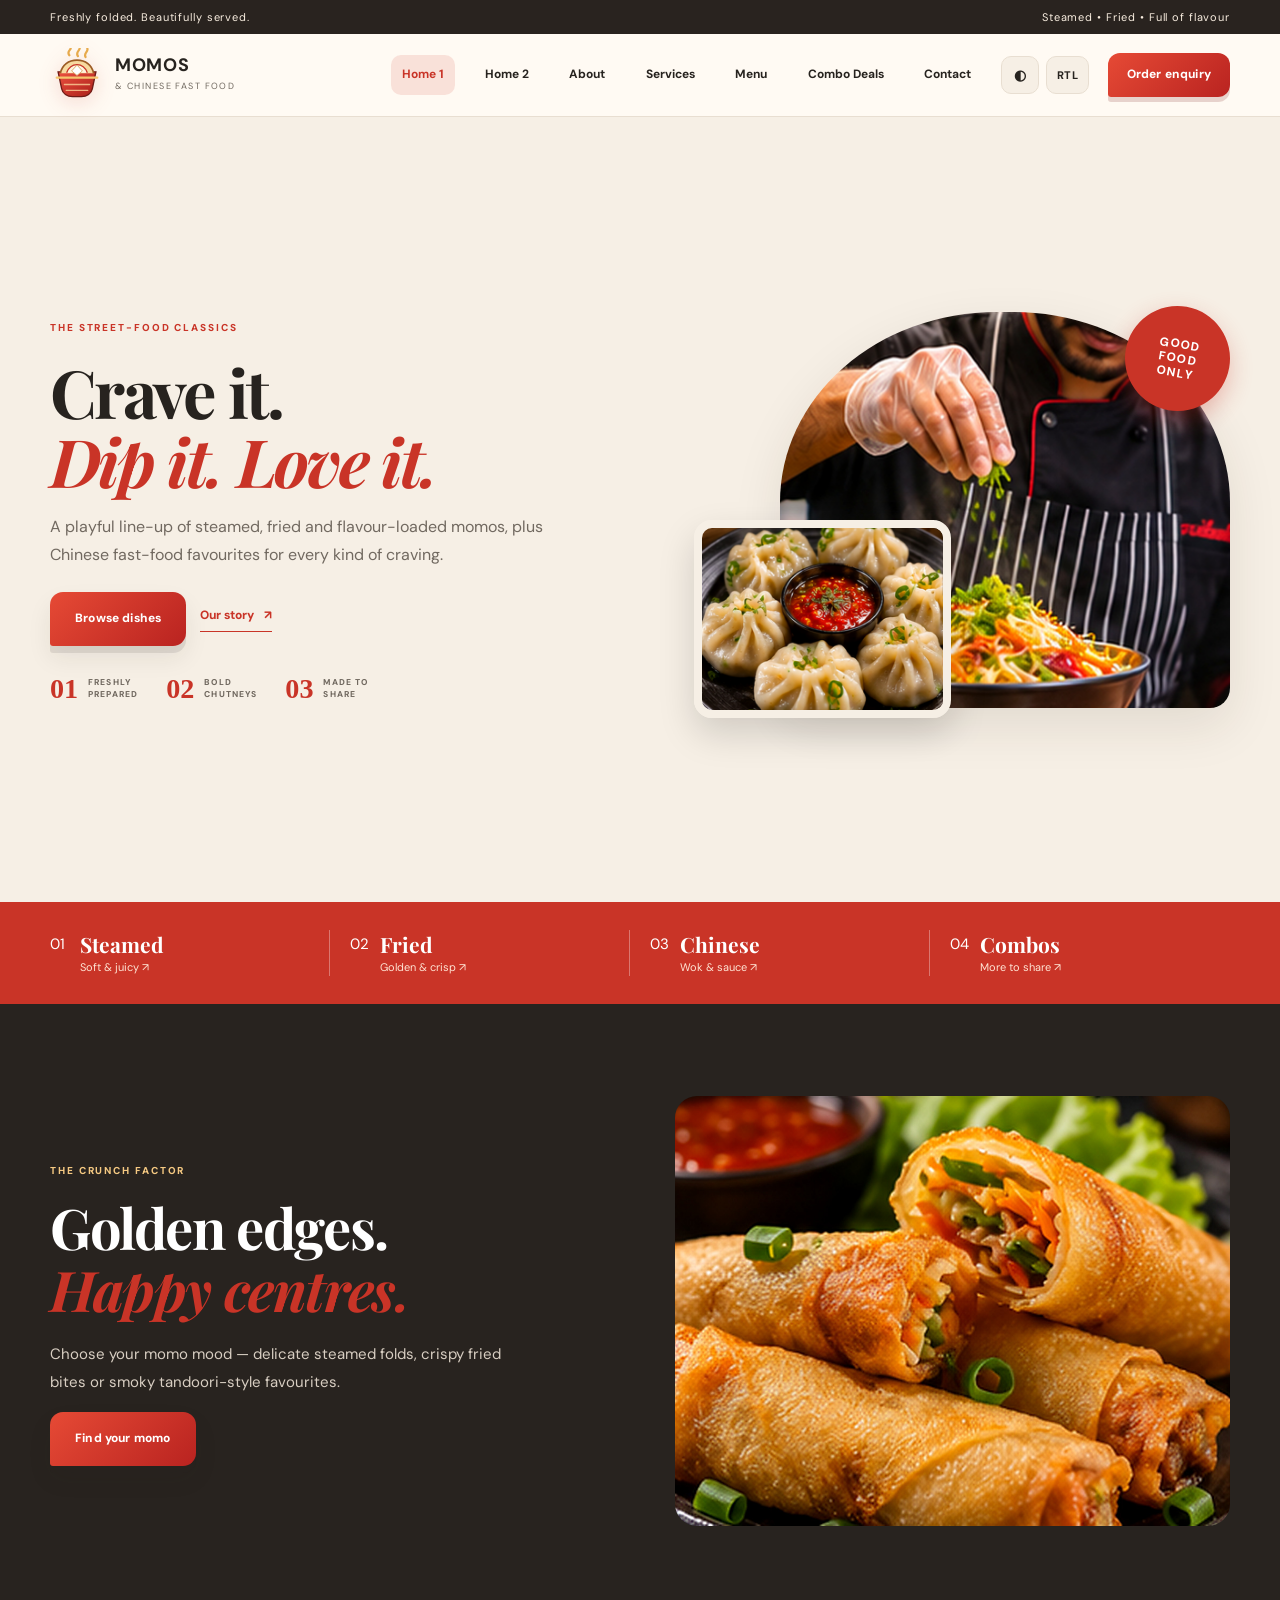
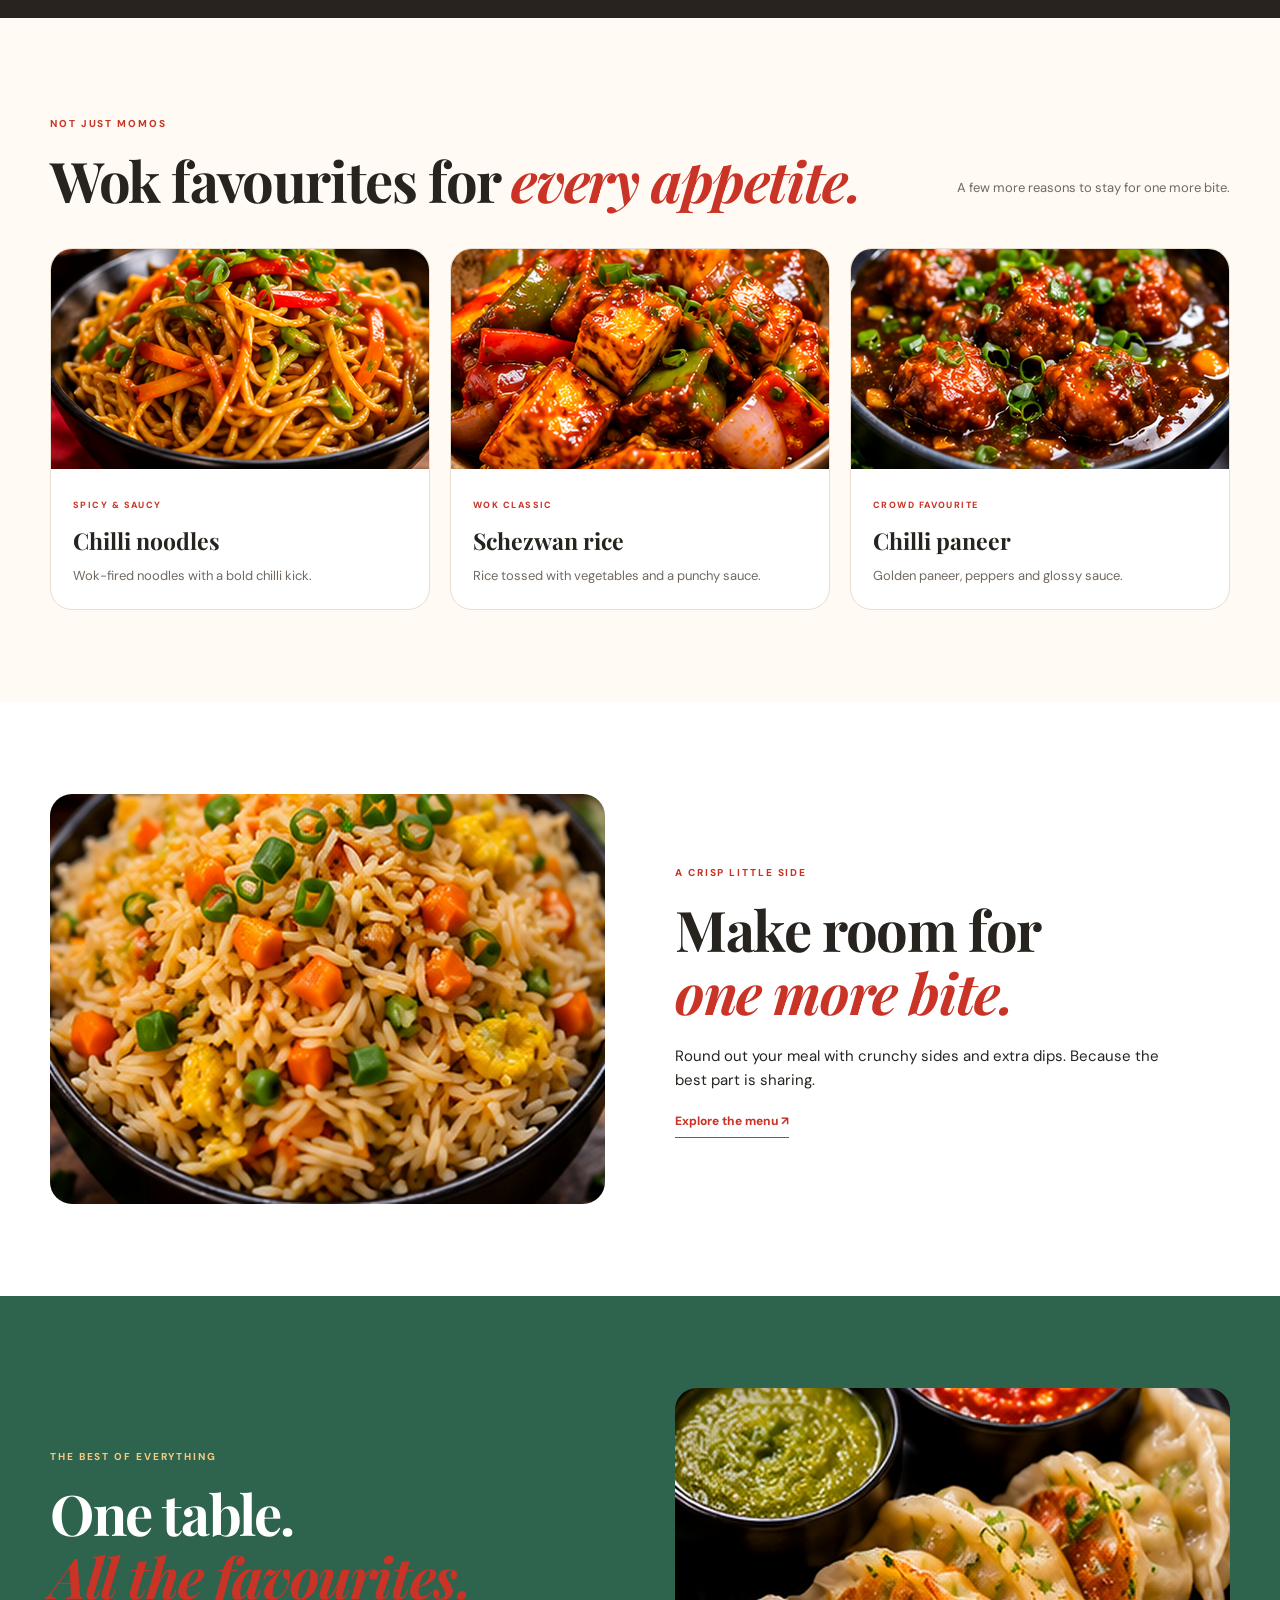
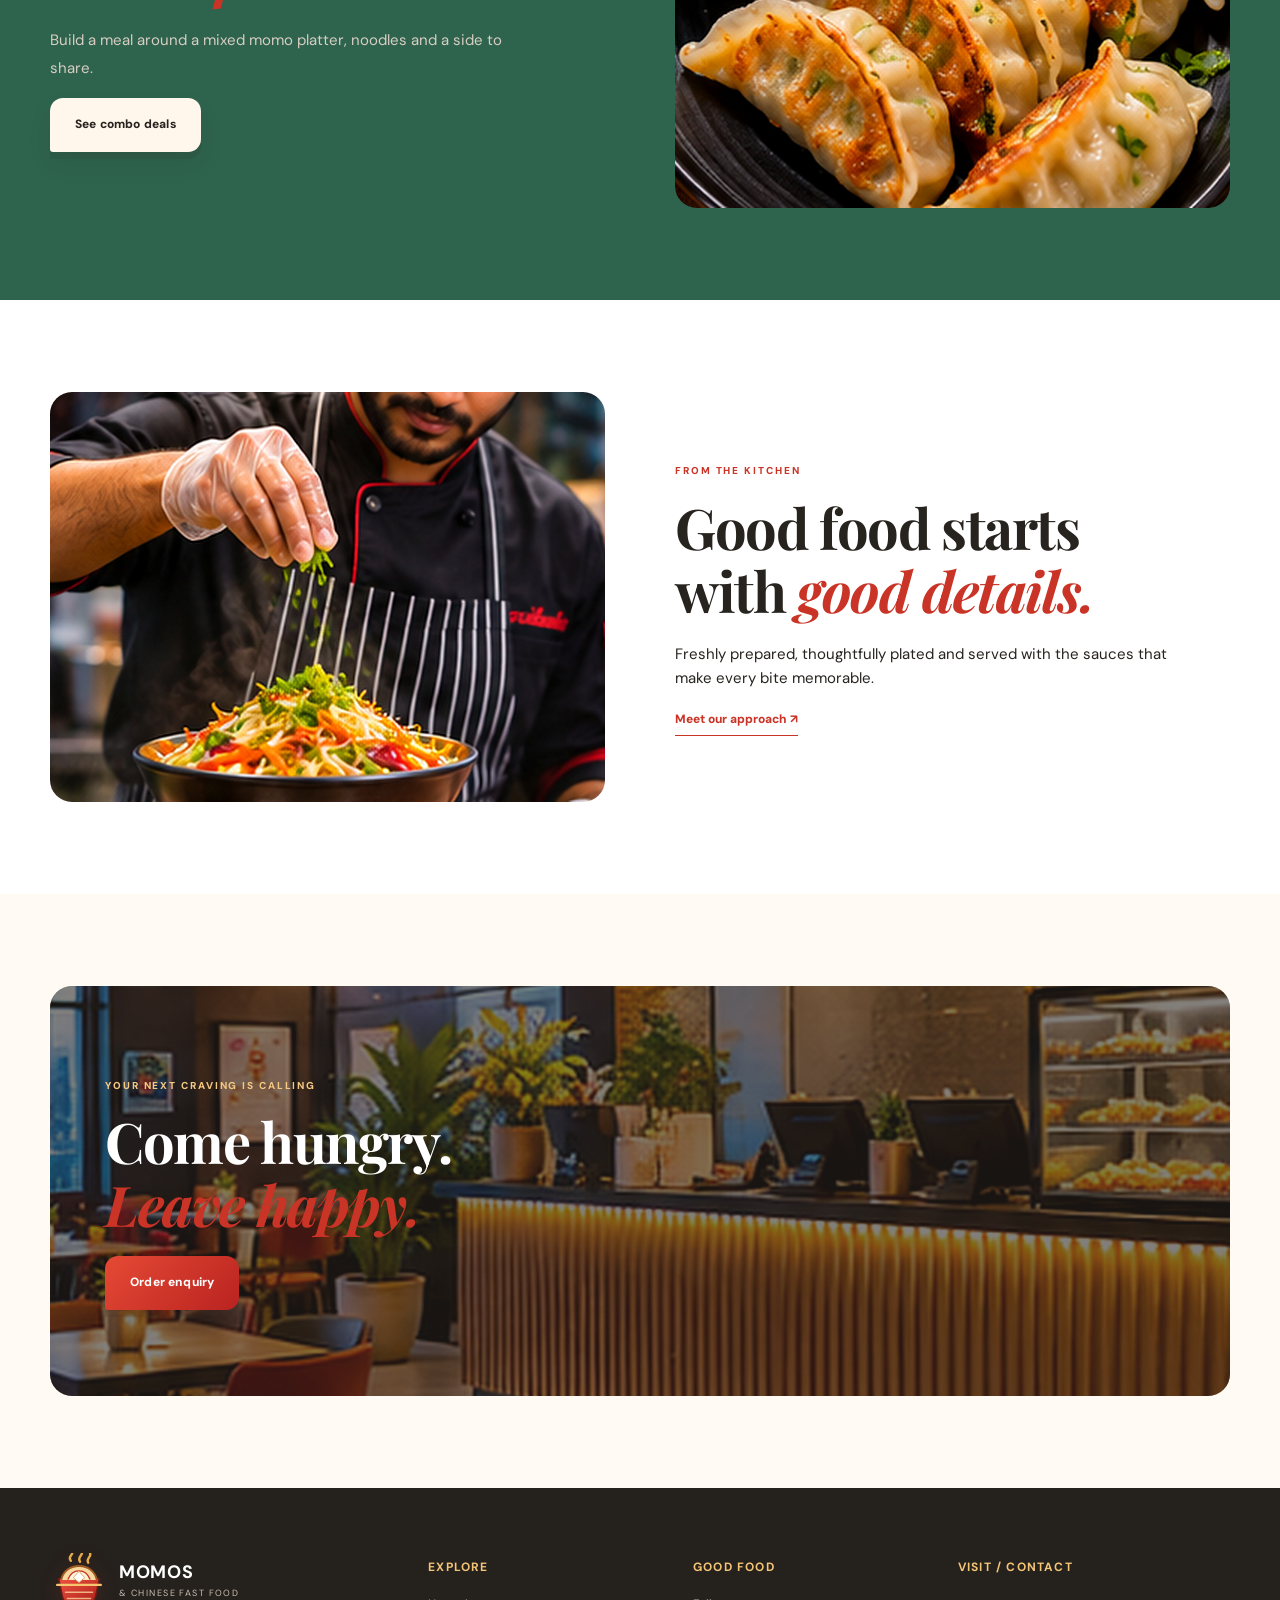
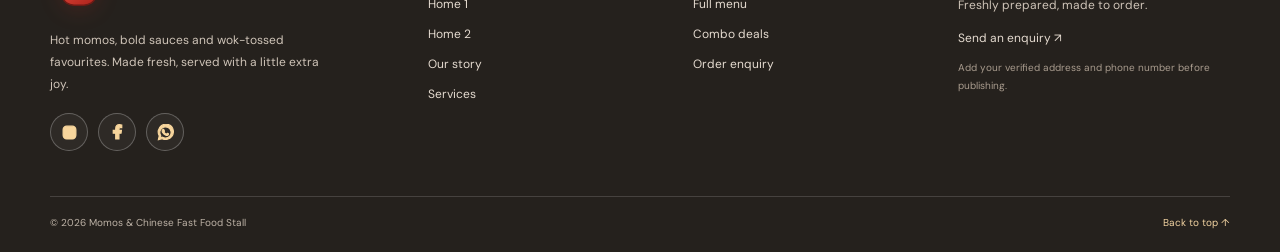
==== commit df124ed9: "Refine about section heading and button alignment, update hero graphics and kitchen showcase" ====
--- a/index.html
+++ b/index.html
@@ -27,139 +27,118 @@
                     alt="Momos & Chinese logo"><span><b>MOMOS</b><small>& CHINESE FAST FOOD</small></span></a>
             <button class="menu-toggle" aria-label="Open navigation"
                 aria-expanded="false"><i></i><i></i><i></i></button>
-            <nav class="main-nav"><a href="index.html" class="active">Home 1</a><a href="home-2.html" class="">Home
-                    2</a><a href="about.html" class="">About</a><a href="services.html" class="">Services</a><a
+            <nav class="main-nav"><a href="index.html" class="active">Home 1</a><a href="home-2.html" class="">Home 2</a><a href="about.html" class="">About</a><a href="services.html" class="">Services</a><a
                     href="menu.html" class="">Menu</a><a href="combos.html" class="">Combo Deals</a><a
                     href="contact.html" class="">Contact</a>
                 <div class="nav-tools"><button class="tool-btn" id="themeToggle" type="button"
-                        aria-label="Toggle dark theme">◐ <span>Theme</span></button><button class="tool-btn"
-                        id="rtlToggle" type="button" aria-label="Toggle RTL layout">⇄ <span>RTL</span></button></div><a
-                    class="nav-order" href="contact.html#order-form">Order enquiry <span> </span></a>
+                        aria-label="Toggle dark theme">◐</button><button class="tool-btn"
+                        id="rtlToggle" type="button" aria-label="Toggle RTL layout">RTL</button></div><a
+                    class="nav-order" href="contact.html#order-form">Order enquiry</a>
             </nav>
         </div>
     </header>
     <main>
-        <section class="hero hero-one">
-            <div class="hero-photo"><img src="assets/images/food-01.jpg"
-                    alt="Steamed momos in a bamboo basket with spicy chutney"></div>
-            <div class="hero-shade"></div>
-            <div class="container hero-content"><span class="eyebrow light">FRESHLY FOLDED • FULL OF FLAVOUR</span>
-                <h1 class="hero-title-premium"><span>THE MOMOs</span><br><em>HAPPINESS CLUB.</em></h1>
-                <p>Steamed, crispy, saucy and full of joy. Your next favourite bite starts right here.</p>
-                <div class="hero-actions"><a class="btn btn-primary" href="menu.html">Explore the menu <b> </b></a><a
-                        class="btn btn-ghost" href="contact.html#order-form">Make an enquiry</a></div>
-                <div class="hero-stamp"><b>100%</b><span>FLAVOUR<br>IN EVERY FOLD</span></div>
+        <section class="hero hero-two">
+            <div class="container hero-two-grid">
+                <div class="hero-two-copy"><span class="eyebrow">THE STREET-FOOD CLASSICS</span>
+                    <h1>Crave it.<br><em>Dip it. Love it.</em></h1>
+                    <p>A playful line-up of steamed, fried and flavour-loaded momos, plus Chinese fast-food favourites
+                        for every kind of craving.</p>
+                    <div class="hero-actions"><a class="btn btn-primary" href="menu.html">Browse dishes</a><a
+                            class="text-link" href="about.html">Our story <span>↗</span></a></div>
+                    <div class="mini-stats">
+                        <div><b>01</b><span>FRESHLY<br>PREPARED</span></div>
+                        <div><b>02</b><span>BOLD<br>CHUTNEYS</span></div>
+                        <div><b>03</b><span>MADE TO<br>SHARE</span></div>
+                    </div>
+                </div>
+                <div class="hero-two-images"><img class="hero-main-img" src="assets/images/food-17.jpg"
+                        alt="A restaurant-style platter of steamed and fried momos"><img class="hero-float-img"
+                        src="assets/images/food-10.jpg" alt="Fresh steamed momos with spicy sauce"><span
+                        class="round-note">GOOD<br>FOOD<br>ONLY</span></div>
             </div>
         </section>
-        <section class="ticker">
-            <div>STEAMED MOMOS <i>✳</i> FRIED MOMOS <i>✳</i> WOK-TOSSED NOODLES <i>✳</i> GOOD TIMES <i>✳</i> STEAMED
-                MOMOS <i>✳</i></div>
+        <section class="section category-ribbon">
+            <div class="container category-ribbon-grid"><a href="menu.html#steamed">01 <b>Steamed</b><span>Soft & juicy
+                        ↗</span></a><a href="menu.html#fried">02 <b>Fried</b><span>Golden & crisp ↗</span></a><a
+                    href="menu.html#chinese">03 <b>Chinese</b><span>Wok & sauce ↗</span></a><a href="combos.html">04
+                    <b>Combos</b><span>More to share ↗</span></a></div>
         </section>
-        <section class="section intro-section">
-            <div class="container split-intro">
-                <div><span class="eyebrow">THE MOMO MOOD</span>
-                    <h2>Folded with care.<br><em>Made to be shared.</em></h2>
-                </div>
-                <div>
-                    <p class="lead">A little crunch, a little steam, a lot of flavour. Discover a playful menu of momos,
-                        Chinese-inspired favourites and combo plates made for hungry moments.</p><a class="text-link"
-                        href="about.html">A little about us <span>↗</span></a>
-                </div>
+        <section class="section dark-feature">
+            <div class="container dark-feature-grid">
+                <div><span class="eyebrow light">THE CRUNCH FACTOR</span>
+                    <h2>Golden edges.<br><em>Happy centres.</em></h2>
+                    <p>Choose your momo mood — delicate steamed folds, crispy fried bites or smoky tandoori-style
+                        favourites.</p><a class="btn btn-primary" href="menu.html#fried">Find your momo</a>
+                </div><img src="assets/images/food-11.jpg" alt="Crispy fried dumplings served on a dark plate">
             </div>
         </section>
-        <section class="section menu-showcase">
+        <section class="section">
             <div class="container">
                 <div class="section-head">
-                    <div><span class="eyebrow">FAVOURITES FROM THE KITCHEN</span>
-                        <h2>Pick your <em>happy plate.</em></h2>
-                    </div><a class="text-link" href="menu.html">View full menu ↗</a>
+                    <div><span class="eyebrow">NOT JUST MOMOS</span>
+                        <h2>Wok favourites for <em>every appetite.</em></h2>
+                    </div>
+                    <p class="section-note">A few more reasons to stay for one more bite.</p>
                 </div>
-                <div class="food-grid four">
-                    <article class="food-card"><img src="assets/images/food-02.jpg"
-                            alt="Crispy fried momos served with red chutney">
-                        <div><span class="tag">CRUNCHY</span>
-                            <h3>Golden fried momos</h3>
-                            <p>Crisp outside, juicy inside, chutney on the side.</p>
+                <div class="food-grid three">
+                    <article class="food-card"><img src="assets/images/food-12.jpg" alt="Chilli garlic noodles">
+                        <div><span class="tag">SPICY & SAUCY</span>
+                            <h3>Chilli noodles</h3>
+                            <p>Wok-fired noodles with a bold chilli kick.</p>
                         </div>
                     </article>
-                    <article class="food-card"><img src="assets/images/food-03.jpg"
-                            alt="Char-grilled tandoori style momos">
-                        <div><span class="tag">SMOKY</span>
-                            <h3>Tandoori momos</h3>
-                            <p>A smoky, spicy twist with a bright squeeze of lime.</p>
+                    <article class="food-card"><img src="assets/images/food-13.jpg" alt="Schezwan vegetable fried rice">
+                        <div><span class="tag">WOK CLASSIC</span>
+                            <h3>Schezwan rice</h3>
+                            <p>Rice tossed with vegetables and a punchy sauce.</p>
                         </div>
                     </article>
-                    <article class="food-card"><img src="assets/images/food-04.jpg"
-                            alt="Hot Hakka noodles with vegetables">
-                        <div><span class="tag">WOK FRESH</span>
-                            <h3>Hakka noodles</h3>
-                            <p>Wok-tossed noodles with crunchy vegetables.</p>
-                        </div>
-                    </article>
-                    <article class="food-card"><img src="assets/images/food-05.jpg" alt="Vegetable fried rice bowl">
-                        <div><span class="tag">COMFORT</span>
-                            <h3>Veg fried rice</h3>
-                            <p>Fluffy rice, fresh vegetables and big flavour.</p>
+                    <article class="food-card"><img src="assets/images/food-14.jpg" alt="Chilli paneer with peppers">
+                        <div><span class="tag">CROWD FAVOURITE</span>
+                            <h3>Chilli paneer</h3>
+                            <p>Golden paneer, peppers and glossy sauce.</p>
                         </div>
                     </article>
                 </div>
             </div>
         </section>
-        <section class="feature-band">
-            <div class="container feature-grid">
-                <div class="feature-image"><img src="assets/images/food-06.jpg"
-                        alt="Sizzling chilli paneer with peppers"></div>
-                <div class="feature-copy"><span class="eyebrow light">A LITTLE HEAT, A LOT OF TASTE</span>
-                    <h2>Wok-tossed.<br><em>Never boring.</em></h2>
-                    <p>Pair your favourite momos with saucy Chinese-style bites, noodles and rice for a meal that hits
-                        every craving.</p><a class="btn btn-light" href="menu.html">See what's cooking</a>
+        <section class="section split-promo">
+            <div class="container promo-grid"><img src="assets/images/food-15.jpg"
+                    alt="Crispy spring rolls with dipping sauce">
+                <div><span class="eyebrow">A CRISP LITTLE SIDE</span>
+                    <h2>Make room for<br><em>one more bite.</em></h2>
+                    <p>Round out your meal with crunchy sides and extra dips. Because the best part is sharing.</p><a
+                        class="text-link" href="menu.html">Explore the menu ↗</a>
                 </div>
             </div>
         </section>
-        <section class="section combo-teaser">
-            <div class="container combo-grid">
-                <div><span class="eyebrow">MORE TO SHARE</span>
-                    <h2>Good things come<br>in <em>combo plates.</em></h2>
-                    <p class="lead">Bring your favourites together with a mix of momos, sides and dips.</p><a
-                        class="btn btn-dark" href="combos.html">Explore combo deals</a>
-                </div><img src="assets/images/food-07.jpg" alt="Momo and fried snack platter with chutney">
+        <section class="section combo-show">
+            <div class="container combo-show-grid">
+                <div><span class="eyebrow light">THE BEST OF EVERYTHING</span>
+                    <h2>One table.<br><em>All the favourites.</em></h2>
+                    <p>Build a meal around a mixed momo platter, noodles and a side to share.</p><a
+                        class="btn btn-light" href="combos.html">See combo deals</a>
+                </div><img src="assets/images/food-16.jpg" alt="Mixed momo platter with different styles and chutneys">
             </div>
         </section>
-        <section class="section story-strip">
-            <div class="container story-grid"><img src="assets/images/food-08.jpg"
-                    alt="A platter with momos and spring rolls">
-                <div><span class="eyebrow">MADE FOR YOUR MOMENT</span>
-                    <h2>Quick lunch.<br><em>Late-night craving.</em></h2>
-                    <p>Whether you are sharing a snack or settling in for a full meal, there is something delicious
-                        waiting.</p><a class="text-link" href="contact.html#order-form">Plan your order ↗</a>
+        <section class="section chef-note">
+            <div class="container chef-note-grid"><img src="assets/images/food-17.jpg"
+                    alt="Chef preparing and garnishing a momo platter">
+                <div><span class="eyebrow">FROM THE KITCHEN</span>
+                    <h2>Good food starts<br>with <em>good details.</em></h2>
+                    <p>Freshly prepared, thoughtfully plated and served with the sauces that make every bite memorable.
+                    </p><a class="text-link" href="about.html">Meet our approach ↗</a>
                 </div>
             </div>
         </section>
-        <section class="section kitchen-peek">
-            <div class="container">
-                <div class="section-head">
-                    <div><span class="eyebrow">A LOOK BEHIND THE BITE</span>
-                        <h2>From our kitchen<br><em>to your table.</em></h2>
-                    </div>
-                    <p class="section-note">Good ingredients, careful prep and a little kitchen magic make every plate
-                        feel special.</p>
+        <section class="section">
+            <div class="container banner-cta"><img src="assets/images/food-18.jpg"
+                    alt="A colourful Asian-style food spread">
+                <div><span class="eyebrow light">YOUR NEXT CRAVING IS CALLING</span>
+                    <h2>Come hungry.<br><em>Leave happy.</em></h2><a class="btn btn-primary"
+                        href="contact.html#order-form">Order enquiry</a>
                 </div>
-                <div class="kitchen-pair"><img src="assets/images/food-19.jpg"
-                        alt="Chef preparing fresh food in the kitchen"><img src="assets/images/food-19.jpg"
-                        alt="Warm modern fast food stall interior"></div>
-            </div>
-        </section>
-        <section class="section reviews">
-            <div class="container review-box"><span class="eyebrow light">THE GOOD FOOD FEELING</span>
-                <h2>“One more momo?”<br><em>Always yes.</em></h2>
-                <p>Gather your people, pick your favourites and make a meal out of it.</p>
-            </div>
-        </section>
-        <section class="section final-cta">
-            <div class="container final-cta-inner">
-                <div><span class="eyebrow">READY WHEN YOU ARE</span>
-                    <h2>Let's make it <em>delicious.</em></h2>
-                </div><a class="btn btn-primary" href="contact.html#order-form">Send an order enquiry</a>
             </div>
         </section>
     </main>
--- a/assets/style.css
+++ b/assets/style.css
@@ -1,16 +1,16 @@
 
-:root{--bg:#fffaf3;--surface:#fff;--surface-2:#f6efe5;--ink:#27231f;--muted:#716960;--line:#e8ded1;--red:#c93427;--red-dark:#a9251d;--gold:#e7aa4c;--green:#2e634e;--shadow:0 18px 50px rgba(50,35,20,.10);--radius:22px}
+:root{--bg:#fffaf3;--surface:#fff;--surface-2:#f6efe5;--ink:#27231f;--muted:#716960;--line:#e8ded1;--red:#c93427;--red-dark:#a9251d;--gold:#e7aa4c;--green:#2e634e;--shadow:0 18px 50px rgba(50,35,20,.10);--radius:22px;--header-h:115px}
 *{box-sizing:border-box}html{scroll-behavior:smooth;scroll-padding-top:100px}body{margin:0;background:var(--bg);color:var(--ink);font-family:"DM Sans",Arial,sans-serif;font-size:15px;line-height:1.65;transition:background .25s,color .25s}img{display:block;max-width:100%;height:auto}a{color:inherit;text-decoration:none}button,input,select,textarea{font:inherit}button,a{-webkit-tap-highlight-color:transparent}.container{width:min(1180px,calc(100% - 48px));margin-inline:auto}
-.top-strip{background:#29231f;color:#f9eee0;font-size:11px;letter-spacing:.08em}.top-inner{display:flex;justify-content:space-between;padding:8px 0}.site-header{position:sticky;top:0;z-index:100;background:rgba(255,250,243,.96);backdrop-filter:blur(14px);border-bottom:1px solid var(--line)}.nav-wrap{display:flex;align-items:center;justify-content:space-between;min-height:82px;gap:22px}.brand{display:inline-flex;align-items:center;gap:11px;flex-shrink:0}.brand-mark{width:43px;height:43px;border-radius:50%;display:grid;place-items:center;background:var(--red);color:white;font-family:Georgia,serif;font-weight:800;font-size:24px;box-shadow:0 7px 16px #c9342733}.brand b{display:block;font-size:17px;line-height:1.05;letter-spacing:.12em}.brand small{display:block;font-size:9px;letter-spacing:.16em;color:var(--muted);margin-top:4px}.main-nav{display:flex;align-items:center;gap:clamp(12px,1.45vw,22px)}.main-nav>a:not(.nav-order){font-size:12px;font-weight:700;color:var(--muted);transition:color .2s}.main-nav>a.active,.main-nav>a:hover{color:var(--red)}.nav-order{padding:12px 18px;background:var(--red);color:#fff;border-radius:999px;font-size:12px;font-weight:800;white-space:nowrap}.nav-order:hover{background:var(--red-dark)}.nav-tools{display:flex;gap:7px}.tool-btn{border:1px solid var(--line);background:var(--surface-2);color:var(--ink);border-radius:999px;padding:8px 11px;font-size:11px;font-weight:800;cursor:pointer}.tool-btn span{margin-inline-start:4px}.menu-toggle{display:none;width:44px;height:44px;border:1px solid var(--line);border-radius:12px;background:var(--surface);padding:10px;cursor:pointer}.menu-toggle i{display:block;height:2px;background:var(--ink);margin:5px 0;border-radius:4px}
-.hero{position:relative;overflow:hidden}.hero-one{min-height:660px;display:flex;align-items:center;background:#201d19;color:white}.hero-photo,.hero-shade{position:absolute;inset:0}.hero-photo img{width:100%;height:100%;object-fit:cover;object-position:center 52%}.hero-shade{background:linear-gradient(90deg,rgba(19,17,14,.88),rgba(19,17,14,.64) 47%,rgba(19,17,14,.08))}.hero-content{position:relative;z-index:2;padding-block:110px 100px;color:white}.eyebrow{display:inline-block;font-size:10px;font-weight:800;letter-spacing:.19em;color:var(--red);text-transform:uppercase}.eyebrow.light{color:#f5c982}.hero h1,.page-hero h1{font:700 clamp(54px,7.6vw,96px)/.98 "Playfair Display",Georgia,serif;letter-spacing:-.045em;margin:24px 0}.hero h1 em,.page-hero h1 em,h2 em{color:var(--gold);font-style:italic}.hero-content p{max-width:530px;color:#f1e8dc;font-size:17px;line-height:1.8}.hero-actions{display:flex;align-items:center;gap:15px;flex-wrap:wrap;margin-top:32px}.btn{display:inline-flex;align-items:center;justify-content:center;gap:15px;min-height:50px;padding:13px 22px;border:0;border-radius:999px;font-size:12px;font-weight:800;cursor:pointer;transition:transform .2s,box-shadow .2s,background .2s}.btn:hover{transform:translateY(-3px);box-shadow:0 12px 24px #0002}.btn-primary{background:var(--red);color:white}.btn-primary:hover{background:var(--red-dark)}.btn-dark{background:#29231f;color:white}.btn-light{background:#fff7eb;color:#29231f}.btn-ghost{border:1px solid #ffffff80;color:white;background:#ffffff12}.text-link{display:inline-flex;gap:10px;align-items:center;font-size:12px;font-weight:800;color:var(--red);border-bottom:1px solid currentColor;padding-bottom:5px}.hero-stamp{position:absolute;right:40px;bottom:65px;display:flex;align-items:center;gap:10px;border:1px solid #fff8;border-radius:100px;padding:12px 17px;color:white}.hero-stamp b{font:700 25px Georgia}.hero-stamp span{font-size:8px;line-height:1.4;letter-spacing:.15em}
+.top-strip{background:#29231f;color:#f9eee0;font-size:11px;letter-spacing:.08em}.top-inner{display:flex;justify-content:space-between;padding:8px 0}.site-header{position:sticky;top:0;z-index:100;background:rgba(255,250,243,.96);backdrop-filter:blur(14px);border-bottom:1px solid var(--line)}.nav-wrap{display:flex;align-items:center;justify-content:space-between;min-height:82px;gap:22px}.brand{display:inline-flex;align-items:center;gap:11px;flex-shrink:0}.brand-mark{width:43px;height:43px;border-radius:50%;display:grid;place-items:center;background:var(--red);color:white;font-family:Georgia,serif;font-weight:800;font-size:24px;box-shadow:0 7px 16px #c9342733}.brand b{display:block;font-size:17px;line-height:1.05;letter-spacing:.12em}.brand small{display:block;font-size:9px;letter-spacing:.16em;color:var(--muted);margin-top:4px}.main-nav{display:flex;align-items:center;gap:clamp(12px,1.45vw,22px)}.main-nav>a:not(.nav-order){font-size:12px;font-weight:700;color:var(--muted);transition:color .2s}.main-nav>a:not(.nav-order).active,.main-nav>a:not(.nav-order):hover{color:var(--red)}.nav-order{padding:12px 18px;background:var(--red);color:#fff!important;border-radius:999px;font-size:12px;font-weight:800;white-space:nowrap}.nav-order:hover,.nav-order:focus-visible{background:var(--red-dark)!important;color:#fff!important}.nav-tools{display:flex;gap:7px}.tool-btn{border:1px solid var(--line);background:var(--surface-2);color:var(--ink);border-radius:999px;padding:8px 11px;font-size:11px;font-weight:800;cursor:pointer}.tool-btn span{margin-inline-start:4px}.menu-toggle{display:none;width:44px;height:44px;border:1px solid var(--line);border-radius:12px;background:var(--surface);padding:10px;cursor:pointer}.menu-toggle i{display:block;height:2px;background:var(--ink);margin:5px 0;border-radius:4px}
+.hero{position:relative;overflow:hidden}.hero-one{min-height:calc(100vh - var(--header-h,115px));min-height:calc(100dvh - var(--header-h,115px));min-height:clamp(520px,calc(100dvh - var(--header-h,115px)),900px);display:flex;align-items:center;justify-content:center;background:#201d19;color:white}.hero-photo,.hero-shade{position:absolute;inset:0}.hero-photo img{width:100%;height:100%;object-fit:cover;object-position:center 52%}.hero-shade{background:linear-gradient(90deg,rgba(19,17,14,.92),rgba(19,17,14,.72) 48%,rgba(19,17,14,.18))}.hero-content{position:relative;z-index:2;padding-block:clamp(36px,6.5vh,78px);color:white}.eyebrow{display:inline-block;font-size:10px;font-weight:800;letter-spacing:.19em;color:var(--red);text-transform:uppercase}.eyebrow.light{color:#f5c982}.hero h1,.page-hero h1{font:700 clamp(38px,5.4vw,78px)/1.02 "Playfair Display",Georgia,serif;letter-spacing:-.04em;margin:clamp(12px,2vh,20px) 0}.hero h1 em,.page-hero h1 em,h2 em{color:var(--gold);font-style:italic}.hero-content p{max-width:520px;color:#f1e8dc;font-size:clamp(15px,1.25vw,17px);line-height:1.75;margin:0 0 clamp(18px,2.5vh,28px)}.hero-actions{display:flex;align-items:center;gap:14px;flex-wrap:wrap;margin-top:clamp(18px,2.5vh,28px)}.btn{display:inline-flex;align-items:center;justify-content:center;gap:15px;min-height:50px;padding:13px 22px;border:0;border-radius:999px;font-size:12px;font-weight:800;cursor:pointer;transition:transform .2s,box-shadow .2s,background .2s}.btn:hover{transform:translateY(-3px);box-shadow:0 12px 24px #0002}.btn-primary{background:var(--red);color:white}.btn-primary:hover{background:var(--red-dark)}.btn-dark{background:#29231f;color:white}.btn-light{background:#fff7eb;color:#29231f}.btn-ghost{border:1px solid #ffffff80;color:white;background:#ffffff14}.btn-ghost:hover{background:#ffffff28;border-color:#ffffffb0}.text-link{display:inline-flex;gap:10px;align-items:center;font-size:12px;font-weight:800;color:var(--red);border-bottom:1px solid currentColor;padding-bottom:5px}.hero-pull-unit{position:absolute;right:0;bottom:clamp(20px,4vh,46px);display:inline-flex;align-items:flex-end;z-index:3;transition:transform .3s ease}.hero-puller{width:clamp(120px,13vw,155px);height:auto;flex-shrink:0;margin-right:-8px;user-select:none;pointer-events:none;z-index:2}.hero-puller-svg{display:block;width:100%;height:auto;filter:drop-shadow(0 6px 18px rgba(0,0,0,.55))}.hero-stamp{position:relative;display:inline-flex;align-items:center;gap:10px;border:1px solid #ffffff55;border-radius:100px;padding:11px 18px;color:white;background:rgba(32,29,25,.45);backdrop-filter:blur(8px);box-shadow:0 8px 24px rgba(0,0,0,.25);white-space:nowrap;z-index:1}.hero-stamp b{font:700 24px Georgia;color:#ffd18a}.hero-stamp span{font-size:8px;line-height:1.35;letter-spacing:.15em}
 .ticker{overflow:hidden;background:var(--red);color:white;white-space:nowrap;padding:14px 0;font-size:12px;font-weight:800;letter-spacing:.2em}.ticker div{width:max-content;animation:marquee 30s linear infinite}.ticker i{font-style:normal;color:#f7c777;padding:0 25px}@keyframes marquee{to{transform:translateX(-30%)}}
 .section{padding:92px 0}.intro-section{background:var(--surface)}.split-intro,.section-head,.final-cta-inner{display:flex;justify-content:space-between;align-items:end;gap:40px}.split-intro>div:first-child{max-width:520px}.split-intro>div:last-child{max-width:490px}.lead{font-size:17px;line-height:1.85;color:var(--muted)}h2{font:700 clamp(34px,4.4vw,56px)/1.12 "Playfair Display",Georgia,serif;letter-spacing:-.025em;margin:14px 0 20px}h2 em{color:var(--red)}.section-head{margin-bottom:36px}.section-head h2{margin-bottom:0}.section-note{max-width:360px;color:var(--muted);font-size:13px}
 .food-grid{display:grid;gap:20px}.food-grid.four{grid-template-columns:repeat(4,minmax(0,1fr))}.food-grid.three{grid-template-columns:repeat(3,minmax(0,1fr))}.food-card{background:var(--surface);border:1px solid var(--line);border-radius:var(--radius);overflow:hidden;transition:transform .3s,box-shadow .3s}.food-card:hover{transform:translateY(-7px);box-shadow:var(--shadow)}.food-card img{width:100%;height:220px;object-fit:cover;transition:transform .6s}.food-card:hover img{transform:scale(1.04)}.food-card>div{padding:22px}.tag{font-size:9px;letter-spacing:.16em;font-weight:800;color:var(--red)}.food-card h3,.service-card h3,.combo-card h3{font:700 23px "Playfair Display",Georgia,serif;margin:9px 0}.food-card p,.service-card p,.combo-card p{font-size:13px;color:var(--muted);margin:0;line-height:1.7}
 .feature-band{background:#29231f;color:#fff;padding:70px 0}.feature-grid,.combo-grid,.story-grid,.hero-two-grid,.dark-feature-grid,.promo-grid,.combo-show-grid,.chef-note-grid,.service-banner-inner{display:grid;grid-template-columns:1fr 1fr;gap:70px;align-items:center}.feature-image img{width:100%;height:430px;object-fit:cover;border-radius:var(--radius)}.feature-copy h2,.feature-copy p,.dark-feature h2,.dark-feature p,.combo-show h2,.combo-show p,.banner-cta h2{color:#fff}.feature-copy p,.dark-feature p,.combo-show p{max-width:470px;color:#d8cec2;line-height:1.85}.combo-grid img,.story-grid img,.promo-grid img,.chef-note-grid img{width:100%;height:410px;object-fit:cover;border-radius:var(--radius)}.combo-grid>div,.story-grid>div,.promo-grid>div,.chef-note-grid>div{max-width:500px}.story-strip{background:var(--surface)}.reviews{padding-top:0}.review-box{background:var(--green);color:#fff;text-align:center;border-radius:28px;padding:70px 20px}.review-box h2{color:white}.review-box p{color:#e5efe8}.final-cta{padding-top:15px}.final-cta-inner{background:var(--surface-2);padding:36px 42px;border-radius:var(--radius)}.final-cta h2{margin:8px 0 0}.final-cta h2 em{color:var(--red)}
-.hero-two{padding:75px 0;background:var(--surface-2);overflow:hidden}.hero-two-grid{grid-template-columns:1fr 1fr;gap:55px}.hero-two-copy h1{font:700 clamp(54px,7vw,88px)/1 "Playfair Display",Georgia,serif;margin:22px 0}.hero-two-copy h1 em{color:var(--red)}.hero-two-copy>p{max-width:520px;font-size:17px;color:var(--muted);line-height:1.8}.hero-two-images{position:relative;min-height:530px}.hero-main-img{width:82%;height:470px;object-fit:cover;border-radius:48% 48% 18px 18px;margin-inline-start:auto}.hero-float-img{position:absolute;bottom:0;left:0;width:48%;height:230px;object-fit:cover;border:9px solid var(--surface-2);border-radius:20px}.round-note{position:absolute;right:0;top:20px;width:105px;height:105px;border-radius:50%;background:var(--red);color:white;display:grid;place-items:center;text-align:center;font-size:12px;line-height:1.2;font-weight:800;letter-spacing:.12em;transform:rotate(10deg)}.mini-stats{display:flex;gap:32px;margin-top:42px}.mini-stats div{display:flex;align-items:center;gap:10px}.mini-stats b{font:700 30px Georgia;color:var(--red)}.mini-stats span{font-size:8px;letter-spacing:.13em;font-weight:800;line-height:1.4;color:var(--muted)}.category-ribbon{padding:28px 0;background:var(--red);color:white}.category-ribbon-grid{display:grid;grid-template-columns:repeat(4,1fr);gap:20px}.category-ribbon a{display:grid;grid-template-columns:30px 1fr;align-items:center;border-right:1px solid #ffffff55;padding-inline-end:14px}.category-ribbon a:last-child{border:0}.category-ribbon a>span{grid-column:2;font-size:11px;color:#ffe4d4}.category-ribbon a>b{font:700 21px "Playfair Display"}.category-ribbon a:first-letter{color:#ffd38b}.dark-feature{background:#28231f;color:#fff}.dark-feature-grid img{width:100%;height:430px;object-fit:cover;border-radius:var(--radius)}.split-promo{background:var(--surface)}.combo-show{background:var(--green);color:white}.combo-show-grid img{width:100%;height:420px;object-fit:cover;border-radius:var(--radius)}.chef-note{background:var(--surface)}.banner-cta{position:relative;overflow:hidden;border-radius:var(--radius);min-height:410px;display:flex;align-items:center;padding:55px;color:white;background:#29231f}.banner-cta>img{position:absolute;inset:0;width:100%;height:100%;object-fit:cover;opacity:.42}.banner-cta>div{position:relative;z-index:1}.banner-cta h2{color:#fff}
-.page-hero{position:relative;min-height:390px;display:flex;align-items:center;overflow:hidden;background:#29231f;color:white}.page-hero-bg,.page-hero-overlay{position:absolute;inset:0}.page-hero-bg{background-size:cover;background-position:center;transform:scale(1.02)}.page-hero-overlay{background:linear-gradient(90deg,rgba(24,18,15,.88),rgba(24,18,15,.52))}.page-hero-content{position:relative;z-index:1;padding:75px 0;color:white;text-align:center}.page-hero h1{font-size:clamp(48px,6vw,76px);margin:16px 0}.page-hero p{max-width:600px;margin:0 auto;color:#f3e8db;font-size:16px}.about-layout{display:grid;grid-template-columns:1fr .95fr;gap:70px;align-items:center}.about-layout img{width:100%;height:470px;object-fit:cover;border-radius:var(--radius)}.about-layout p:not(.lead){color:var(--muted);line-height:1.85}.values-section{background:var(--surface)}.value-grid{display:grid;grid-template-columns:repeat(3,1fr);gap:20px}.value-grid article{padding:30px;border:1px solid var(--line);border-radius:var(--radius);background:var(--bg)}.value-grid article>b{font:700 30px Georgia;color:var(--red)}.value-grid h3{font:700 22px "Playfair Display";margin:20px 0 8px}.value-grid p{color:var(--muted);font-size:13px}.about-quote{display:grid;grid-template-columns:.8fr 1fr;gap:50px;align-items:center}.about-quote img{width:100%;height:300px;object-fit:cover;border-radius:var(--radius)}blockquote{font:700 clamp(26px,3vw,40px)/1.3 "Playfair Display";margin:0}
+.hero-two{min-height:calc(100vh - var(--header-h,115px));min-height:calc(100dvh - var(--header-h,115px));min-height:clamp(520px,calc(100dvh - var(--header-h,115px)),900px);display:flex;align-items:center;justify-content:center;padding:clamp(32px,5.5vh,68px) 0;background:var(--surface-2);overflow:hidden;position:relative}.hero-two-grid{display:grid;grid-template-columns:1.05fr .95fr;gap:clamp(32px,4vw,65px);align-items:center}.hero-two-copy h1{font:700 clamp(38px,5.2vw,76px)/1.04 "Playfair Display",Georgia,serif;letter-spacing:-.04em;margin:clamp(12px,2vh,20px) 0}.hero-two-copy h1 em{color:var(--red);font-style:italic}.hero-two-copy>p{max-width:500px;font-size:clamp(15px,1.25vw,17px);color:var(--muted);line-height:1.75;margin:0 0 clamp(18px,2.5vh,26px)}.hero-two-images{position:relative;min-height:clamp(340px,48vh,480px);display:flex;align-items:center;justify-content:flex-end}.hero-main-img{width:84%;height:clamp(300px,44vh,440px);object-fit:cover;border-radius:48% 48% 20px 20px;margin-inline-start:auto;box-shadow:var(--shadow)}.hero-float-img{position:absolute;bottom:8px;left:0;width:48%;height:clamp(150px,22vh,215px);object-fit:cover;border:8px solid var(--surface-2);border-radius:18px;box-shadow:0 16px 36px rgba(0,0,0,.15)}.round-note{position:absolute;right:0;top:12px;width:clamp(86px,8.5vw,105px);height:clamp(86px,8.5vw,105px);border-radius:50%;background:var(--red);color:white;display:grid;place-items:center;text-align:center;font-size:clamp(10px,1vw,12px);line-height:1.2;font-weight:800;letter-spacing:.12em;transform:rotate(10deg);box-shadow:0 10px 24px rgba(201,52,39,.32)}.mini-stats{display:flex;gap:clamp(14px,2.2vw,30px);flex-wrap:wrap;margin-top:clamp(18px,3vh,32px)}.mini-stats div{display:flex;align-items:center;gap:10px}.mini-stats b{font:700 clamp(24px,2.2vw,30px) Georgia,serif;color:var(--red)}.mini-stats span{font-size:8.5px;letter-spacing:.13em;font-weight:800;line-height:1.4;color:var(--muted)}.category-ribbon{padding:28px 0;background:var(--red);color:white}.category-ribbon-grid{display:grid;grid-template-columns:repeat(4,1fr);gap:20px}.category-ribbon a{display:grid;grid-template-columns:30px 1fr;align-items:center;border-right:1px solid #ffffff55;padding-inline-end:14px}.category-ribbon a:last-child{border:0}.category-ribbon a>span{grid-column:2;font-size:11px;color:#ffe4d4}.category-ribbon a>b{font:700 21px "Playfair Display"}.category-ribbon a:first-letter{color:#ffd38b}.dark-feature{background:#28231f;color:#fff}.dark-feature-grid img{width:100%;height:430px;object-fit:cover;border-radius:var(--radius)}.split-promo{background:var(--surface)}.combo-show{background:var(--green);color:white}.combo-show-grid img{width:100%;height:420px;object-fit:cover;border-radius:var(--radius)}.chef-note{background:var(--surface)}.banner-cta{position:relative;overflow:hidden;border-radius:var(--radius);min-height:410px;display:flex;align-items:center;padding:55px;color:white;background:#29231f}.banner-cta>img{position:absolute;inset:0;width:100%;height:100%;object-fit:cover;opacity:.42}.banner-cta>div{position:relative;z-index:1}.banner-cta h2{color:#fff}
+.page-hero{position:relative;min-height:clamp(360px,46vh,460px);min-height:clamp(360px,46dvh,460px);display:flex;align-items:center;justify-content:center;overflow:hidden;background:#201d19;color:white}.page-hero-bg,.page-hero-overlay{position:absolute;inset:0}.page-hero-bg{background-size:cover;background-position:center;transform:scale(1.02)}.page-hero-overlay{background:linear-gradient(180deg,rgba(20,16,13,.74) 0%,rgba(20,16,13,.86) 60%,rgba(20,16,13,.94) 100%),radial-gradient(ellipse at center,transparent 30%,rgba(15,12,10,.65) 100%)}.page-hero-content{position:relative;z-index:2;padding:clamp(52px,7vh,80px) clamp(16px,3vw,32px) clamp(44px,5.5vh,64px);color:white;text-align:center}.page-hero h1{font:700 clamp(36px,5vw,72px)/1.05 "Playfair Display",Georgia,serif;letter-spacing:-.04em;margin:clamp(10px,1.8vh,16px) 0;color:#fff;text-shadow:0 4px 20px rgba(0,0,0,.35)}.page-hero h1 em{color:#ffd18a!important;font-style:italic}.page-hero p{max-width:620px;margin:0 auto;color:#f3e8db;font-size:clamp(15px,1.2vw,17px);line-height:1.75;text-shadow:0 2px 10px rgba(0,0,0,.3)}.about-layout{display:grid;grid-template-columns:1fr .95fr;gap:70px;align-items:center}.about-layout img{width:100%;height:470px;object-fit:cover;border-radius:var(--radius)}.about-layout p:not(.lead){color:var(--muted);line-height:1.85}.about-layout h2{font-size:clamp(28px,3.8vw,48px);line-height:1.15;letter-spacing:-.025em;margin:12px 0 20px}.about-actions{display:flex;align-items:center;gap:14px;margin-top:clamp(24px,3.2vh,34px)}.about-actions .btn{min-width:200px}.about-layout>div>.btn,.about-quote>div>.btn{margin-top:clamp(22px,3vh,30px)}.values-section{background:var(--surface)}.value-grid{display:grid;grid-template-columns:repeat(3,1fr);gap:20px}.value-grid article{padding:30px;border:1px solid var(--line);border-radius:var(--radius);background:var(--bg)}.value-grid article>b{font:700 30px Georgia;color:var(--red)}.value-grid h3{font:700 22px "Playfair Display";margin:20px 0 8px}.value-grid p{color:var(--muted);font-size:13px}.about-quote{display:grid;grid-template-columns:.8fr 1fr;gap:50px;align-items:center}.about-quote img{width:100%;height:300px;object-fit:cover;border-radius:var(--radius)}blockquote{font:700 clamp(26px,3vw,40px)/1.3 "Playfair Display";margin:0}
 .service-grid{display:grid;grid-template-columns:repeat(3,1fr);gap:22px}.service-card{border:1px solid var(--line);background:var(--surface);border-radius:var(--radius);overflow:hidden}.service-card img{width:100%;height:250px;object-fit:cover}.service-card>div{padding:25px}.service-card .text-link{margin-top:20px}.service-banner{background:#29231f;color:white}.service-banner-inner img{width:100%;height:380px;object-fit:cover;border-radius:var(--radius)}.service-banner h2,.service-banner p{color:white}.service-banner p{max-width:450px;color:#d9d0c5}
-.menu-hero{min-height:350px}.menu-intro{display:flex;justify-content:space-between;gap:30px;align-items:end;margin-bottom:25px}.menu-intro p{max-width:410px;color:var(--muted);font-size:13px}.filter-row{display:flex;gap:9px;flex-wrap:wrap;margin:25px 0 45px}.filter-btn{border:1px solid var(--line);background:var(--surface);color:var(--ink);border-radius:999px;padding:10px 18px;font-size:11px;font-weight:800;cursor:pointer}.filter-btn.active,.filter-btn:hover{background:var(--red);border-color:var(--red);color:white}.menu-category{margin:0 0 48px;scroll-margin-top:110px}.menu-category h3{font:700 28px "Playfair Display";margin:8px 0 20px}.menu-grid{display:grid;grid-template-columns:repeat(2,1fr);gap:16px}.menu-item{display:grid;grid-template-columns:125px 1fr;gap:17px;align-items:center;padding:13px;background:var(--surface);border:1px solid var(--line);border-radius:17px}.menu-item img{width:125px;height:112px;object-fit:cover;border-radius:12px}.item-title{display:flex;justify-content:space-between;gap:12px;align-items:start}.item-title h4{font-size:14px;margin:0}.item-title b{font-size:10px;color:var(--red);white-space:nowrap}.menu-item p{font-size:11px;color:var(--muted);margin:8px 0 0}.menu-bottom-cta{display:flex;align-items:center;justify-content:center;gap:20px;padding:25px;background:var(--surface-2);border-radius:var(--radius)}.menu-bottom-cta p{font-weight:800}
+.menu-intro{display:flex;justify-content:space-between;gap:30px;align-items:end;margin-bottom:25px}.menu-intro p{max-width:410px;color:var(--muted);font-size:13px}.filter-row{display:flex;gap:9px;flex-wrap:wrap;margin:25px 0 45px}.filter-btn{border:1px solid var(--line);background:var(--surface);color:var(--ink);border-radius:999px;padding:10px 18px;font-size:11px;font-weight:800;cursor:pointer}.filter-btn.active,.filter-btn:hover{background:var(--red);border-color:var(--red);color:white}.menu-category{margin:0 0 48px;scroll-margin-top:110px}.menu-category h3{font:700 28px "Playfair Display";margin:8px 0 20px}.menu-grid{display:grid;grid-template-columns:repeat(2,1fr);gap:16px}.menu-item{display:grid;grid-template-columns:125px 1fr;gap:17px;align-items:center;padding:13px;background:var(--surface);border:1px solid var(--line);border-radius:17px}.menu-item img{width:125px;height:112px;object-fit:cover;border-radius:12px}.item-title{display:flex;justify-content:space-between;gap:12px;align-items:start}.item-title h4{font-size:14px;margin:0}.item-title b{font-size:10px;color:var(--red);white-space:nowrap}.menu-item p{font-size:11px;color:var(--muted);margin:8px 0 0}.menu-bottom-cta{display:flex;align-items:center;justify-content:center;gap:20px;padding:25px;background:var(--surface-2);border-radius:var(--radius)}.menu-bottom-cta p{font-weight:800}
 .combo-cards{display:grid;grid-template-columns:repeat(3,1fr);gap:22px}.combo-card{background:var(--surface);border:1px solid var(--line);border-radius:var(--radius);overflow:hidden}.combo-card.featured{transform:translateY(-10px);box-shadow:var(--shadow);border-color:var(--gold)}.combo-card img{width:100%;height:245px;object-fit:cover}.combo-card-body{padding:25px}.combo-card .btn{margin-top:20px}.combo-bottom{background:var(--green);color:white}.combo-bottom-inner{display:flex;align-items:center;justify-content:space-between;gap:30px}.combo-bottom h2,.combo-bottom p{color:white}.combo-bottom p{color:#e1ece3}
 .contact-layout{display:grid;grid-template-columns:.9fr 1.1fr;gap:60px;align-items:start}.contact-copy h2{margin-top:12px}.contact-copy>p{color:var(--muted);line-height:1.85}.contact-copy>img{width:100%;height:260px;object-fit:cover;border-radius:var(--radius);margin-top:25px}.contact-info{display:grid;gap:15px;margin-top:28px}.contact-info div{display:grid;gap:4px;padding-inline-start:15px;border-inline-start:3px solid var(--red)}.contact-info b{font-size:10px;letter-spacing:.12em}.contact-info span{font-size:12px;color:var(--muted)}.order-form{background:var(--surface);border:1px solid var(--line);box-shadow:var(--shadow);padding:32px;border-radius:var(--radius)}.order-form h3{font:700 27px "Playfair Display";margin:8px 0 22px}.order-form label{display:grid;gap:7px;font-size:11px;font-weight:800;margin:0 0 15px}.order-form input,.order-form select,.order-form textarea{width:100%;padding:12px 13px;border:1px solid var(--line);border-radius:10px;background:var(--bg);color:var(--ink);outline:none}.order-form input:focus,.order-form select:focus,.order-form textarea:focus{border-color:var(--red);box-shadow:0 0 0 3px #c9342718}.form-row{display:grid;grid-template-columns:1fr 1fr;gap:14px}.form-submit{width:100%}.form-note{font-size:10px;color:var(--muted)}.form-result{margin-top:20px;padding:18px;background:var(--surface-2);border-radius:14px}.form-result textarea{margin:10px 0}.form-result span{display:block;font-size:11px;color:var(--green);margin-top:8px}
 .footer{background:#25211d;color:#fff;padding:65px 0 20px}.footer-grid{display:grid;grid-template-columns:1.5fr 1fr 1fr 1.2fr;gap:38px}.footer .brand{color:white}.footer .brand small{color:#c9bfb2}.footer-brand p,.footer p{max-width:280px;color:#cfc4b8;font-size:12px;line-height:1.8}.footer h4{font-size:12px;letter-spacing:.1em;text-transform:uppercase;margin:5px 0 18px;color:#f4c477}.footer-grid>div:not(:first-child)>a{display:block;color:#e5dbd0;font-size:12px;margin:10px 0}.footer-grid a:hover{color:#f4c477}.footer-note{font-size:10px!important;color:#a99c8e!important}.footer-bottom{display:flex;justify-content:space-between;border-top:1px solid #ffffff26;padding-top:18px;margin-top:45px;color:#bdb2a6;font-size:10px}.footer-bottom a{color:#f3d4a2}
@@ -20,7 +20,8 @@
 html[data-theme="dark"] .site-header{background:rgba(17,24,21,.96);border-color:var(--line)}
 html[data-theme="dark"] .brand small,html[data-theme="dark"] .main-nav>a:not(.nav-order){color:#d6e0d7}
 html[data-theme="dark"] .tool-btn,html[data-theme="dark"] .filter-btn{background:#26342b;color:#f1f6ef;border-color:#536859}
-html[data-theme="dark"] .intro-section,html[data-theme="dark"] .story-strip,html[data-theme="dark"] .split-promo,html[data-theme="dark"] .chef-note,html[data-theme="dark"] .values-section{background:#151f19}
+html[data-theme="dark"] .intro-section,html[data-theme="dark"] .story-strip,html[data-theme="dark"] .split-promo,html[data-theme="dark"] .chef-note,html[data-theme="dark"] .values-section,html[data-theme="dark"] .hero-two{background:#151f19}
+html[data-theme="dark"] .hero-float-img{border-color:#151f19}
 html[data-theme="dark"] .food-card,html[data-theme="dark"] .service-card,html[data-theme="dark"] .combo-card,html[data-theme="dark"] .menu-item,html[data-theme="dark"] .order-form{background:#1c2921;border-color:#435548}
 html[data-theme="dark"] .food-card h3,html[data-theme="dark"] .service-card h3,html[data-theme="dark"] .combo-card h3,html[data-theme="dark"] .menu-item h4,html[data-theme="dark"] .order-form h3,html[data-theme="dark"] .value-grid h3{color:#f7faf4}
 html[data-theme="dark"] .lead,html[data-theme="dark"] .food-card p,html[data-theme="dark"] .service-card p,html[data-theme="dark"] .combo-card p,html[data-theme="dark"] .menu-intro p,html[data-theme="dark"] .menu-item p,html[data-theme="dark"] .about-layout p,html[data-theme="dark"] .contact-copy>p,html[data-theme="dark"] .section-note,html[data-theme="dark"] .contact-info span{color:#c5d0c7}
@@ -36,25 +37,35 @@
 html[data-theme="dark"] .footer{background:#080e0b}
 html[dir="rtl"] body{direction:rtl}
 html[dir="rtl"] .top-inner,html[dir="rtl"] .nav-wrap,html[dir="rtl"] .main-nav,html[dir="rtl"] .hero-actions,html[dir="rtl"] .split-intro,html[dir="rtl"] .section-head,html[dir="rtl"] .final-cta-inner,html[dir="rtl"] .combo-bottom-inner,html[dir="rtl"] .footer-bottom{direction:rtl}
-html[dir="rtl"] .hero-shade{background:linear-gradient(270deg,rgba(19,17,14,.88),rgba(19,17,14,.64) 47%,rgba(19,17,14,.08))}
-html[dir="rtl"] .hero-stamp{right:auto;left:40px}
+html[dir="rtl"] .hero-shade{background:linear-gradient(270deg,rgba(19,17,14,.92),rgba(19,17,14,.72) 48%,rgba(19,17,14,.18))}
+html[dir="rtl"] .hero-pull-unit{right:auto;left:0;flex-direction:row-reverse}html[dir="rtl"] .hero-puller{margin-right:0;margin-left:-8px;transform:scaleX(-1)}
+html[dir="rtl"] .hero-two-images .hero-main-img{margin-inline-start:0;margin-inline-end:auto}
 html[dir="rtl"] .hero-float-img{left:auto;right:0}
 html[dir="rtl"] .round-note{right:auto;left:0}
 html[dir="rtl"] .page-hero-overlay{background:linear-gradient(270deg,rgba(24,18,15,.88),rgba(24,18,15,.52))}
 html[dir="rtl"] .footer-grid,html[dir="rtl"] .food-grid,html[dir="rtl"] .service-grid,html[dir="rtl"] .combo-cards,html[dir="rtl"] .menu-grid,html[dir="rtl"] .value-grid{direction:rtl}
 @media(max-width:1050px){.main-nav{gap:12px}.main-nav>a:not(.nav-order){font-size:11px}.nav-order{padding:10px 13px}.food-grid.four{grid-template-columns:repeat(2,1fr)}.footer-grid{grid-template-columns:repeat(2,1fr)}}
-@media(max-width:850px){.container{width:min(100% - 36px,680px)}.top-inner span:last-child{display:none}.nav-wrap{min-height:72px}.menu-toggle{display:block}.main-nav{display:none;position:absolute;top:100%;left:0;right:0;background:var(--surface);padding:20px 24px 25px;border-bottom:1px solid var(--line);box-shadow:0 18px 30px #0002;flex-direction:column;align-items:stretch;gap:0;max-height:calc(100vh - 100px);overflow:auto}.main-nav.open{display:flex}.main-nav>a:not(.nav-order){padding:12px 4px;border-bottom:1px solid var(--line);font-size:13px}.nav-tools{padding:14px 0}.nav-order{text-align:center}.hero-one{min-height:600px}.hero-content{padding:90px 0}.hero-stamp{right:18px;bottom:20px}.hero-two-grid,.feature-grid,.combo-grid,.story-grid,.dark-feature-grid,.promo-grid,.combo-show-grid,.chef-note-grid,.service-banner-inner,.about-layout,.about-quote,.contact-layout{grid-template-columns:1fr;gap:35px}.hero-two{padding:55px 0}.hero-two-images{min-height:430px}.hero-main-img{height:390px}.hero-float-img{height:190px}.section{padding:68px 0}.service-grid,.combo-cards{grid-template-columns:1fr 1fr}.combo-card.featured{transform:none}.about-layout img{height:380px}.contact-layout{gap:40px}.page-hero{min-height:340px}.split-intro,.section-head,.final-cta-inner,.menu-intro{align-items:start;flex-direction:column;gap:15px}.category-ribbon-grid{grid-template-columns:repeat(2,1fr)}.category-ribbon a:nth-child(2){border:0}}
-@media(max-width:560px){.container{width:calc(100% - 30px)}.top-strip{font-size:9px}.brand b{font-size:15px}.brand-mark{width:39px;height:39px}.hero-one{min-height:590px}.hero h1{font-size:54px}.hero-content p{font-size:15px}.hero-stamp{display:none}.hero-actions{align-items:stretch}.hero-actions .btn{width:100%}.section{padding:58px 0}.food-grid.four,.food-grid.three,.service-grid,.combo-cards,.value-grid,.menu-grid{grid-template-columns:1fr}.food-card img{height:230px}.feature-image img,.combo-grid img,.story-grid img,.promo-grid img,.chef-note-grid img,.dark-feature-grid img{height:280px}.hero-two-copy h1{font-size:53px}.hero-two-images{min-height:340px}.hero-main-img{height:320px;width:88%}.hero-float-img{height:150px;width:48%}.mini-stats{gap:15px}.mini-stats b{font-size:23px}.category-ribbon-grid{gap:12px}.category-ribbon a{padding:10px 0}.banner-cta{padding:30px 24px;min-height:360px}.page-hero{min-height:310px}.page-hero h1{font-size:47px}.menu-item{grid-template-columns:95px 1fr;gap:12px}.menu-item img{width:95px;height:95px}.item-title{display:block}.item-title b{display:block;margin-top:4px}.form-row{grid-template-columns:1fr;gap:0}.order-form{padding:22px}.footer-grid{grid-template-columns:1fr 1fr;gap:25px}.footer-brand{grid-column:1/-1}.footer-bottom{gap:12px;flex-wrap:wrap}.final-cta-inner{padding:27px 22px}.combo-bottom-inner{align-items:flex-start;flex-direction:column}.menu-bottom-cta{flex-direction:column}.round-note{width:82px;height:82px;font-size:10px}}
+@media(max-width:850px){:root{--header-h:96px}.container{width:min(100% - 36px,680px)}.top-inner span:last-child{display:none}.nav-wrap{min-height:72px}.menu-toggle{display:block}.main-nav{display:none;position:absolute;top:100%;left:0;right:0;background:var(--surface);padding:20px 24px 25px;border-bottom:1px solid var(--line);box-shadow:0 18px 30px #0002;flex-direction:column;align-items:stretch;gap:0;max-height:calc(100vh - 100px);overflow:auto}.main-nav.open{display:flex}.main-nav>a:not(.nav-order){padding:12px 4px;border-bottom:1px solid var(--line);font-size:13px}.nav-tools{padding:14px 0}.nav-order{text-align:center}.hero-content{padding-block:clamp(36px,5.5vh,60px)}.hero-pull-unit{position:static;display:inline-flex;margin-top:22px}.hero-puller{width:120px;margin-right:-7px}.hero-stamp{padding:8px 14px}.hero-two-grid,.feature-grid,.combo-grid,.story-grid,.dark-feature-grid,.promo-grid,.combo-show-grid,.chef-note-grid,.service-banner-inner,.about-layout,.about-quote,.contact-layout{grid-template-columns:1fr;gap:35px}.hero-two{min-height:auto;padding:46px 0}.hero-two-images{min-height:360px;justify-content:center}.hero-main-img{width:86%;height:340px;margin:0 auto}.hero-float-img{width:48%;height:170px;left:4%;bottom:0}.section{padding:68px 0}.service-grid,.combo-cards{grid-template-columns:1fr 1fr}.combo-card.featured{transform:none}.about-layout img{height:380px}.about-actions{margin-top:22px}.contact-layout{gap:40px}.page-hero,.premium-page-hero{min-height:clamp(330px,42vh,400px);min-height:clamp(330px,42dvh,400px)}.page-hero-content,.premium-page-hero .page-hero-content{padding:44px clamp(16px,3vw,28px) 50px}.split-intro,.section-head,.final-cta-inner,.menu-intro{align-items:start;flex-direction:column;gap:15px}.category-ribbon-grid{grid-template-columns:repeat(2,1fr)}.category-ribbon a:nth-child(2){border:0}}
+@media(max-width:560px){:root{--header-h:88px}.container{width:calc(100% - 30px)}.top-strip{font-size:9px}.brand b{font-size:15px}.brand-mark{width:39px;height:39px}.hero-one{min-height:clamp(480px,calc(100dvh - var(--header-h,88px)),660px)}.hero-content{padding-block:clamp(32px,5vh,48px)}.hero-content p{font-size:14px;line-height:1.65}.hero-pull-unit{position:static;display:inline-flex;margin-top:18px;max-width:100%}.hero-puller{width:96px;margin-right:-6px}.hero-stamp{padding:7px 12px}.hero-stamp b{font-size:20px}.hero-stamp span{font-size:7.5px;letter-spacing:.11em}.hero-actions{align-items:stretch}.hero-actions .btn{width:100%}.about-layout h2{font-size:clamp(22px,6.2vw,30px);line-height:1.2;margin:10px 0 16px}.about-actions{width:100%;margin-top:22px;justify-content:center}.about-actions .btn,.about-layout>div>.btn,.about-quote>div>.btn{width:100%;justify-content:center;text-align:center}.section{padding:58px 0}.food-grid.four,.food-grid.three,.service-grid,.combo-cards,.value-grid,.menu-grid{grid-template-columns:1fr}.food-card img{height:230px}.feature-image img,.combo-grid img,.story-grid img,.promo-grid img,.chef-note-grid img,.dark-feature-grid img{height:280px}.hero-two{padding:34px 0}.hero-two-copy h1{font-size:clamp(30px,8.2vw,42px)}.hero-two-images{min-height:270px}.hero-main-img{height:250px;width:90%}.hero-float-img{height:125px;width:50%;border-width:6px}.mini-stats{display:grid;grid-template-columns:repeat(3,1fr);gap:10px;margin-top:22px}.mini-stats div{flex-direction:column;align-items:flex-start;gap:3px}.mini-stats b{font-size:20px;line-height:1}.mini-stats span{font-size:7.5px;letter-spacing:.08em}.category-ribbon-grid{gap:12px}.category-ribbon a{padding:10px 0}.banner-cta{padding:30px 24px;min-height:360px}.page-hero,.premium-page-hero{min-height:clamp(300px,38vh,360px);min-height:clamp(300px,38dvh,360px)}.page-hero-content,.premium-page-hero .page-hero-content{padding:34px 16px 42px}.page-hero h1,.premium-page-hero h1{font-size:clamp(28px,8.2vw,38px)}.page-hero p,.premium-page-hero p{font-size:13.5px;line-height:1.6}.page-hero .hero-actions{flex-direction:column;align-items:stretch;gap:10px}.page-hero .hero-actions .btn{width:100%}.hero-side-note{font-size:7px;letter-spacing:.16em;bottom:8px}.menu-item{grid-template-columns:95px 1fr;gap:12px}.menu-item img{width:95px;height:95px}.item-title{display:block}.item-title b{display:block;margin-top:4px}.form-row{grid-template-columns:1fr;gap:0}.order-form{padding:22px}.footer-grid{grid-template-columns:1fr 1fr;gap:25px}.footer-brand{grid-column:1/-1}.footer-bottom{gap:12px;flex-wrap:wrap}.final-cta-inner{padding:27px 22px}.combo-bottom-inner{align-items:flex-start;flex-direction:column}.menu-bottom-cta{flex-direction:column}.round-note{width:82px;height:82px;font-size:10px}}
+@media(max-height:500px){.hero-side-note{display:none}}
 @media(prefers-reduced-motion:reduce){*,*::before,*::after{scroll-behavior:auto!important;animation-duration:.01ms!important;animation-iteration-count:1!important;transition-duration:.01ms!important}[data-reveal]{opacity:1;transform:none}}
-\n.kitchen-pair{display:grid;grid-template-columns:1.15fr .85fr;gap:20px}.kitchen-pair img{width:100%;height:320px;object-fit:cover;border-radius:var(--radius)}@media(max-width:560px){.kitchen-pair{grid-template-columns:1fr}.kitchen-pair img{height:240px}}\n
+.kitchen-pair{display:grid;grid-template-columns:1.15fr .85fr;gap:clamp(18px,2.5vw,28px);align-items:stretch}
+.kitchen-card{position:relative;overflow:hidden;border-radius:var(--radius);background:var(--surface);border:1px solid var(--line);box-shadow:var(--shadow);margin:0;transition:transform .35s cubic-bezier(.2,.7,.2,1),box-shadow .35s ease}
+.kitchen-card:hover{transform:translateY(-6px);box-shadow:0 24px 50px rgba(45,30,20,.16)}
+.kitchen-card img,.kitchen-pair img{width:100%;height:clamp(320px,38vh,420px);object-fit:cover;display:block;border-radius:var(--radius);transition:transform .7s cubic-bezier(.2,.7,.2,1),filter .5s ease}
+.kitchen-card:hover img{transform:scale(1.05);filter:saturate(1.08)}
+.kitchen-badge{position:absolute;top:16px;left:16px;background:rgba(25,20,16,.78);backdrop-filter:blur(8px);color:#ffd18a;font-size:9px;font-weight:800;letter-spacing:.14em;padding:7px 13px;border-radius:999px;border:1px solid rgba(255,255,255,.2);z-index:2;text-transform:uppercase}
+html[dir="rtl"] .kitchen-badge{left:auto;right:16px}
+html[data-theme="dark"] .kitchen-card{background:var(--surface);border-color:var(--line)}
+@media(max-width:680px){.kitchen-pair{grid-template-columns:1fr;gap:18px}.kitchen-card img,.kitchen-pair img{height:clamp(240px,52vw,300px)}}
 /* Premium refresh: richer type, confident buttons and editorial food layouts */
-.btn,.nav-order,.tool-btn{position:relative;isolation:isolate;overflow:hidden;letter-spacing:.015em;transition:transform .25s ease,box-shadow .25s ease,background .25s ease,border-color .25s ease}.btn{min-height:54px;padding:14px 25px;border-radius:13px 13px 13px 3px;box-shadow:0 7px 0 rgba(39,35,31,.10),0 12px 25px rgba(39,35,31,.08)}.btn::after,.nav-order::after{content:"";position:absolute;inset:0;transform:translateX(-110%);background:linear-gradient(105deg,transparent,rgba(255,255,255,.24),transparent);transition:transform .55s ease;z-index:-1}.btn:hover::after,.nav-order:hover::after{transform:translateX(110%)}.btn:hover{transform:translateY(-4px);box-shadow:0 5px 0 rgba(39,35,31,.08),0 17px 30px rgba(39,35,31,.18)}.btn-primary{background:linear-gradient(135deg,#e64a35,#b92320);color:#fff}.btn-dark{background:#29231f;color:#fff}.btn-outline{border:1px solid var(--line);background:var(--surface-2);color:var(--ink)}.nav-order{border-radius:12px 12px 12px 3px;padding:13px 19px;box-shadow:0 5px 0 rgba(125,31,25,.18)}.tool-btn{border-radius:10px;padding:9px 12px}.hero-title-premium{font-size:clamp(62px,8.8vw,112px)!important;line-height:.91!important;letter-spacing:-.075em!important;text-transform:uppercase;max-width:900px;text-shadow:0 8px 35px rgba(0,0,0,.26)}.hero-title-premium span{font-size:.56em;letter-spacing:.13em;color:#fff;display:inline-block;margin-bottom:12px}.hero-title-premium em{display:inline-block;color:#ffd18a!important;font-style:normal;position:relative}.hero-title-premium em::after{content:"";display:block;width:68%;height:7px;background:var(--red);border-radius:8px;transform:rotate(-2deg);margin:15px 0 0 5px;box-shadow:0 5px 0 rgba(255,255,255,.12)}
-.premium-page-hero{min-height:480px}.premium-page-hero .page-hero-content{padding:90px 0 100px}.premium-page-hero h1{font-size:clamp(54px,7vw,88px);line-height:1.02;letter-spacing:-.055em}.premium-page-hero h1 em{color:#ffd18a}.premium-page-hero p{max-width:650px}.centered-actions{justify-content:center}.hero-side-note{position:absolute;bottom:28px;left:50%;transform:translateX(-50%);font-size:9px;letter-spacing:.28em;color:#fff9;font-weight:800;white-space:nowrap}.service-grid{align-items:stretch}.premium-service-card{box-shadow:0 14px 45px rgba(45,30,20,.06);transition:transform .35s,box-shadow .35s}.premium-service-card:hover{transform:translateY(-9px);box-shadow:0 25px 55px rgba(45,30,20,.14)}.service-image-wrap{position:relative;overflow:hidden}.premium-service-card .service-image-wrap img{height:265px;transition:transform .7s}.premium-service-card:hover .service-image-wrap img{transform:scale(1.06)}.service-number{position:absolute;bottom:14px;left:16px;background:#fff;color:#29231f;border-radius:8px;padding:7px 12px;font:700 15px Georgia;box-shadow:0 5px 20px #0002}.premium-service-card h3{font-size:27px}.premium-service-card>div:last-child{padding:27px}.service-points{padding:0;margin:18px 0 23px;list-style:none;display:grid;gap:8px}.service-points li{font-size:12px;color:var(--muted);padding-inline-start:22px;position:relative}.service-points li::before{content:"✳";position:absolute;inset-inline-start:0;color:var(--red)}.service-experience{background:#29231f;color:#fff;overflow:hidden}.service-experience-grid{display:grid;grid-template-columns:.9fr 1.1fr;gap:70px;align-items:center}.service-experience h2,.combo-feature-band h2{font:700 clamp(42px,5vw,65px)/1.05 "Playfair Display",Georgia,serif;letter-spacing:-.04em;color:#fff;margin:18px 0}.service-experience h2 em,.combo-feature-band h2 em{color:#f3c77f}.service-experience-copy p,.combo-feature-band p{color:#d7cec3;line-height:1.85;max-width:470px}.experience-tags{display:flex;flex-wrap:wrap;gap:9px;margin:25px 0}.experience-tags span{border:1px solid #ffffff3b;border-radius:100px;padding:8px 12px;font-size:9px;letter-spacing:.13em;color:#fff}.service-mosaic{display:grid;grid-template-columns:1.15fr .85fr;grid-template-rows:190px 190px;gap:14px;transform:rotate(2deg)}.service-mosaic img{width:100%;height:100%;object-fit:cover;border-radius:18px}.service-mosaic .mosaic-large{grid-row:span 2}.steps-grid{display:grid;grid-template-columns:repeat(3,1fr);gap:18px}.steps-grid article{padding:28px;border:1px solid var(--line);border-radius:18px;background:var(--surface);box-shadow:0 10px 35px rgba(45,30,20,.04)}.steps-grid article>b{display:grid;place-items:center;width:43px;height:43px;border-radius:12px;background:var(--red);color:#fff;font:700 14px Georgia}.steps-grid h3{font:700 22px "Playfair Display"}.steps-grid p{font-size:13px;color:var(--muted);line-height:1.8}
+.btn,.nav-order,.tool-btn{position:relative;isolation:isolate;overflow:hidden;letter-spacing:.015em;transition:transform .25s ease,box-shadow .25s ease,background .25s ease,border-color .25s ease}.btn{min-height:54px;padding:14px 25px;border-radius:13px 13px 13px 3px;box-shadow:0 7px 0 rgba(39,35,31,.10),0 12px 25px rgba(39,35,31,.08)}.btn::after,.nav-order::after{content:"";position:absolute;inset:0;transform:translateX(-110%);background:linear-gradient(105deg,transparent,rgba(255,255,255,.24),transparent);transition:transform .55s ease;z-index:-1}.btn:hover::after,.nav-order:hover::after{transform:translateX(110%)}.btn:hover{transform:translateY(-4px);box-shadow:0 5px 0 rgba(39,35,31,.08),0 17px 30px rgba(39,35,31,.18)}.btn-primary{background:linear-gradient(135deg,#e64a35,#b92320);color:#fff}.btn-dark{background:#29231f;color:#fff}.btn-outline{border:1px solid var(--line);background:var(--surface-2);color:var(--ink)}.nav-order{border-radius:12px 12px 12px 3px;padding:13px 19px;box-shadow:0 5px 0 rgba(125,31,25,.18)}.tool-btn{border-radius:10px;padding:9px 12px}.hero-title-premium{font-size:clamp(38px,6vw,86px)!important;line-height:.94!important;letter-spacing:-.045em!important;text-transform:uppercase;max-width:820px;text-shadow:0 8px 30px rgba(0,0,0,.35);margin:clamp(14px,2vh,22px) 0}.hero-title-premium span{font-size:.54em;letter-spacing:.12em;color:#fff;display:inline-block;margin-bottom:8px}.hero-title-premium em{display:inline-block;color:#ffd18a!important;font-style:normal;position:relative}.hero-title-premium em::after{content:"";display:block;width:68%;height:clamp(4px,.6vw,7px);background:var(--red);border-radius:8px;transform:rotate(-2deg);margin:clamp(8px,1.2vh,14px) 0 0 4px;box-shadow:0 4px 0 rgba(255,255,255,.14)}
+.premium-page-hero{min-height:clamp(360px,46vh,460px);min-height:clamp(360px,46dvh,460px)}.premium-page-hero .page-hero-content{padding:clamp(52px,7vh,80px) clamp(16px,3vw,32px) clamp(44px,5.5vh,64px)}.premium-page-hero h1{font-size:clamp(36px,5vw,72px);line-height:1.05;letter-spacing:-.04em}.premium-page-hero h1 em{color:#ffd18a!important}.premium-page-hero p{max-width:620px}.centered-actions{justify-content:center}.page-hero .hero-actions{display:flex;align-items:center;justify-content:center;gap:14px;flex-wrap:wrap;margin-top:clamp(20px,3vh,28px)}.hero-side-note{position:absolute;bottom:clamp(12px,2vh,20px);left:50%;transform:translateX(-50%);font-size:clamp(8px,.9vw,9.5px);letter-spacing:.25em;color:rgba(255,255,255,.68);font-weight:800;white-space:nowrap;pointer-events:none;z-index:3;text-transform:uppercase}.service-grid{align-items:stretch}.premium-service-card{box-shadow:0 14px 45px rgba(45,30,20,.06);transition:transform .35s,box-shadow .35s}.premium-service-card:hover{transform:translateY(-9px);box-shadow:0 25px 55px rgba(45,30,20,.14)}.service-image-wrap{position:relative;overflow:hidden}.premium-service-card .service-image-wrap img{height:265px;transition:transform .7s}.premium-service-card:hover .service-image-wrap img{transform:scale(1.06)}.service-number{position:absolute;bottom:14px;left:16px;background:#fff;color:#29231f;border-radius:8px;padding:7px 12px;font:700 15px Georgia;box-shadow:0 5px 20px #0002}.premium-service-card h3{font-size:27px}.premium-service-card>div:last-child{padding:27px}.service-points{padding:0;margin:18px 0 23px;list-style:none;display:grid;gap:8px}.service-points li{font-size:12px;color:var(--muted);padding-inline-start:22px;position:relative}.service-points li::before{content:"✳";position:absolute;inset-inline-start:0;color:var(--red)}.service-experience{background:#29231f;color:#fff;overflow:hidden}.service-experience-grid{display:grid;grid-template-columns:.9fr 1.1fr;gap:70px;align-items:center}.service-experience h2,.combo-feature-band h2{font:700 clamp(42px,5vw,65px)/1.05 "Playfair Display",Georgia,serif;letter-spacing:-.04em;color:#fff;margin:18px 0}.service-experience h2 em,.combo-feature-band h2 em{color:#f3c77f}.service-experience-copy p,.combo-feature-band p{color:#d7cec3;line-height:1.85;max-width:470px}.experience-tags{display:flex;flex-wrap:wrap;gap:9px;margin:25px 0}.experience-tags span{border:1px solid #ffffff3b;border-radius:100px;padding:8px 12px;font-size:9px;letter-spacing:.13em;color:#fff}.service-mosaic{display:grid;grid-template-columns:1.15fr .85fr;grid-template-rows:190px 190px;gap:14px;transform:rotate(2deg)}.service-mosaic img{width:100%;height:100%;object-fit:cover;border-radius:18px}.service-mosaic .mosaic-large{grid-row:span 2}.steps-grid{display:grid;grid-template-columns:repeat(3,1fr);gap:18px}.steps-grid article{padding:28px;border:1px solid var(--line);border-radius:18px;background:var(--surface);box-shadow:0 10px 35px rgba(45,30,20,.04)}.steps-grid article>b{display:grid;place-items:center;width:43px;height:43px;border-radius:12px;background:var(--red);color:#fff;font:700 14px Georgia}.steps-grid h3{font:700 22px "Playfair Display"}.steps-grid p{font-size:13px;color:var(--muted);line-height:1.8}
 .premium-combo-cards{align-items:stretch}.premium-combo-cards .combo-card{box-shadow:0 15px 45px rgba(45,30,20,.07);transition:transform .35s,box-shadow .35s}.premium-combo-cards .combo-card:hover{transform:translateY(-9px);box-shadow:0 25px 55px rgba(45,30,20,.15)}.premium-combo-cards .combo-card.featured{transform:translateY(-12px);border:1px solid var(--gold)}.premium-combo-cards .combo-card.featured:hover{transform:translateY(-18px)}.combo-image{height:255px;position:relative;overflow:hidden}.combo-image img{height:100%;transition:transform .7s}.combo-card:hover .combo-image img{transform:scale(1.06)}.combo-index{position:absolute;left:16px;top:16px;background:#fff;color:#29231f;border-radius:8px;padding:7px 11px;font-size:9px;font-weight:900;letter-spacing:.13em}.combo-ribbon{position:absolute;right:0;bottom:16px;background:var(--red);color:#fff;padding:8px 13px;font-size:9px;font-weight:900;letter-spacing:.12em}.combo-card-body{padding:27px}.combo-card h3{font-size:27px}.combo-includes{display:grid;gap:5px;border-top:1px solid var(--line);padding-top:16px;margin-top:18px;margin-bottom:5px}.combo-includes b{font-size:9px;letter-spacing:.16em;color:var(--red)}.combo-includes span{font-size:11px;color:var(--muted)}.combo-feature-band{background:#29231f;color:white}.combo-feature-grid{display:grid;grid-template-columns:1fr 1fr;gap:70px;align-items:center}.combo-feature-images{position:relative;min-height:440px}.combo-feature-images img{position:absolute;object-fit:cover;border-radius:20px;box-shadow:0 20px 45px #0005}.combo-feature-images img:first-child{width:78%;height:390px;left:0;top:0}.combo-feature-images img:last-child{width:48%;height:210px;right:0;bottom:0;border:8px solid #29231f}.combo-perks{display:grid;gap:12px;margin:25px 0}.combo-perks span{display:flex;align-items:center;gap:14px;color:#eee5da;font-size:13px}.combo-perks b{color:#f2c57d;font:700 17px Georgia}.occasion-grid{display:grid;grid-template-columns:repeat(3,1fr);gap:20px}.occasion-grid article{border-radius:18px;overflow:hidden;background:var(--surface);border:1px solid var(--line)}.occasion-grid img{width:100%;height:220px;object-fit:cover}.occasion-grid article>div{padding:20px}.occasion-grid h3{font:700 22px "Playfair Display";margin:0 0 7px}.occasion-grid p{font-size:12px;color:var(--muted);margin:0;line-height:1.7}
 .location-section{background:var(--surface-2)}.map-panel{display:grid;grid-template-columns:1.5fr .7fr;border:1px solid var(--line);border-radius:22px;overflow:hidden;background:var(--surface);box-shadow:var(--shadow)}.map-frame{min-height:390px;background:#e9e2d8}.map-frame iframe{width:100%;height:100%;min-height:390px;border:0;display:block;filter:saturate(.8)}.map-caption{padding:34px;display:flex;flex-direction:column;align-items:flex-start;justify-content:center}.map-pin{display:grid;place-items:center;width:48px;height:48px;background:#f9e7df;color:var(--red);border-radius:15px;font-size:25px;margin-bottom:18px}.map-caption b{font:700 22px "Playfair Display"}.map-caption p{font-size:13px;color:var(--muted);line-height:1.8;margin:10px 0 20px}
 html[data-theme="dark"] .premium-service-card,html[data-theme="dark"] .steps-grid article,html[data-theme="dark"] .occasion-grid article{background:var(--surface);border-color:var(--line)}html[data-theme="dark"] .service-points li,html[data-theme="dark"] .combo-includes span{color:#c7c9c2}html[data-theme="dark"] .btn-outline{background:#252d28;color:#f5f1e8;border-color:#46534a}html[data-theme="dark"] .map-panel{background:var(--surface)}html[data-theme="dark"] .map-pin{background:#452b26;color:#ff9b83}html[dir="rtl"] .service-number,html[dir="rtl"] .combo-index{left:auto;right:16px}html[dir="rtl"] .combo-ribbon{right:auto;left:0}html[dir="rtl"] .service-mosaic{transform:rotate(-2deg)}
 @media(max-width:850px){.service-experience-grid,.combo-feature-grid{grid-template-columns:1fr;gap:40px}.premium-combo-cards .combo-card.featured,.premium-combo-cards .combo-card.featured:hover{transform:none}.steps-grid{grid-template-columns:1fr 1fr}.map-panel{grid-template-columns:1fr}.map-frame,.map-frame iframe{min-height:320px}}
-@media(max-width:560px){.hero-title-premium{font-size:clamp(46px,13vw,68px)!important}.hero-title-premium span{font-size:.5em}.hero-title-premium em::after{height:5px;margin-top:10px}.premium-page-hero{min-height:420px}.premium-page-hero .page-hero-content{padding:65px 0 75px}.premium-page-hero h1{font-size:clamp(42px,12vw,58px)}.centered-actions{align-items:stretch}.hero-side-note{font-size:8px;letter-spacing:.18em}.service-mosaic{grid-template-rows:140px 140px;gap:9px}.steps-grid,.occasion-grid{grid-template-columns:1fr}.combo-feature-images{min-height:330px}.combo-feature-images img:first-child{height:290px}.combo-feature-images img:last-child{height:150px}.map-caption{padding:25px}.map-frame,.map-frame iframe{min-height:280px}.btn{min-height:52px}}
+@media(max-width:560px){.hero-title-premium{font-size:clamp(32px,8.5vw,46px)!important}.hero-title-premium span{font-size:.5em}.hero-title-premium em::after{height:4px;margin-top:8px}.premium-page-hero{min-height:clamp(300px,38vh,360px);min-height:clamp(300px,38dvh,360px)}.premium-page-hero .page-hero-content{padding:34px 16px 42px}.premium-page-hero h1{font-size:clamp(28px,8.2vw,38px)}.centered-actions{align-items:stretch}.hero-side-note{font-size:7px;letter-spacing:.16em;bottom:8px}.service-mosaic{grid-template-rows:140px 140px;gap:9px}.steps-grid,.occasion-grid{grid-template-columns:1fr}.combo-feature-images{min-height:330px}.combo-feature-images img:first-child{height:290px}.combo-feature-images img:last-child{height:150px}.map-caption{padding:25px}.map-frame,.map-frame iframe{min-height:280px}.btn{min-height:52px}}
 
 
 /* Final quality pass: consistent contrast, image treatment and refined motion */
@@ -86,10 +97,10 @@
 .btn{transition:transform .25s cubic-bezier(.2,.7,.2,1),box-shadow .25s,background .25s}
 .btn:active,.nav-order:active{transform:translateY(1px) scale(.985)}
 @keyframes softFloat{0%,100%{transform:translateY(0)}50%{transform:translateY(-9px)}}
-.hero-stamp{animation:softFloat 5s ease-in-out infinite}
+@keyframes pullTugMotion{0%,100%{transform:translateX(0)}50%{transform:translateX(-5px)}}.hero-pull-unit{animation:pullTugMotion 3.8s ease-in-out infinite}
 @media(max-width:850px){.main-nav>a:not(.nav-order)::after{display:none}.about-photo-grid{grid-template-columns:1fr 1fr}.about-photo-grid figure:first-child{grid-column:1/-1}.about-photo-grid img{height:260px}}
 @media(max-width:560px){.about-photo-grid{grid-template-columns:1fr}.about-photo-grid figure:first-child{grid-column:auto}.about-photo-grid img{height:245px}}
-@media(prefers-reduced-motion:reduce){[data-reveal],.hero-stamp{animation:none!important;transition:none!important;transform:none!important}}
+@media(prefers-reduced-motion:reduce){[data-reveal],.hero-stamp,.hero-pull-unit{animation:none!important;transition:none!important;transform:none!important}}
 
 
 /* Brand identity, accessible navigation and tablet layout refinement */
@@ -105,9 +116,17 @@
 .main-nav>a:not(.nav-order)::after{display:none!important}
 .main-nav>a:not(.nav-order):hover,.main-nav>a:not(.nav-order):focus-visible{background:var(--red)!important;color:#fff!important;transform:translateY(-1px)}
 .main-nav>a:not(.nav-order).active{background:color-mix(in srgb,var(--red) 12%,transparent);color:var(--red)!important}
+.main-nav>a:not(.nav-order).active:hover,.main-nav>a:not(.nav-order).active:focus-visible{background:var(--red)!important;color:#fff!important}
 html[data-theme="dark"] .main-nav>a:not(.nav-order){color:#f5f0e8!important}
 html[data-theme="dark"] .main-nav>a:not(.nav-order).active{background:#c9342730;color:#ff9a87!important}
-html[data-theme="dark"] .main-nav>a:not(.nav-order):hover,html[data-theme="dark"] .main-nav>a:not(.nav-order):focus-visible{background:var(--red)!important;color:#fff!important}
+html[data-theme="dark"] .main-nav>a:not(.nav-order):hover,html[data-theme="dark"] .main-nav>a:not(.nav-order):focus-visible,html[data-theme="dark"] .main-nav>a:not(.nav-order).active:hover,html[data-theme="dark"] .main-nav>a:not(.nav-order).active:focus-visible{background:var(--red)!important;color:#fff!important}
+.tool-btn{min-width:38px;height:38px;display:inline-flex;align-items:center;justify-content:center;padding:0 10px;border-radius:10px;line-height:1}
+#themeToggle{font-size:14px}
+#rtlToggle{font-size:11px;font-weight:800;letter-spacing:.04em}
+.nav-order{color:#fff!important;background:linear-gradient(135deg,#e64a35,#b92320)!important;border-radius:12px 12px 12px 3px;padding:12px 19px;font-size:12px;font-weight:800;white-space:nowrap;box-shadow:0 5px 0 rgba(125,31,25,.18);text-decoration:none;display:inline-flex;align-items:center;justify-content:center}
+.nav-order:hover,.nav-order:focus-visible{background:linear-gradient(135deg,#cf3824,#9f1a18)!important;color:#fff!important;transform:translateY(-2px);box-shadow:0 7px 18px rgba(185,35,32,.35)}
+html[data-theme="dark"] .nav-order{background:linear-gradient(135deg,#ff7767,#e45a4b)!important;color:#fff!important}
+html[data-theme="dark"] .nav-order:hover,html[data-theme="dark"] .nav-order:focus-visible{background:linear-gradient(135deg,#e45a4b,#c43e31)!important;color:#fff!important}
 /* Equal-height cards and consistently aligned action buttons. */
 .service-grid,.combo-cards{align-items:stretch}
 .premium-service-card,.combo-card{display:flex;flex-direction:column;height:100%}
@@ -118,6 +137,7 @@
 img{max-width:100%}
 /* At 1024px and below use a clean collapsible nav rather than squeezing labels. */
 @media(max-width:1100px){
+ :root{--header-h:104px}
  .nav-wrap{gap:14px}.brand b{font-size:16px}.brand-logo{width:48px;height:48px;flex-basis:48px}
  .menu-toggle{display:block;flex:0 0 44px}
  .main-nav{display:none;position:absolute;top:100%;left:0;right:0;z-index:120;background:var(--surface);padding:16px 24px 22px;border:1px solid var(--line);border-top:0;border-radius:0 0 18px 18px;box-shadow:0 20px 38px rgba(0,0,0,.16);flex-direction:column;align-items:stretch;gap:5px;max-height:calc(100vh - 90px);overflow:auto}
@@ -135,7 +155,6 @@
  .premium-service-card .btn,.combo-card-body>.btn{min-width:0;width:100%;padding-inline:13px}
  .footer-grid{grid-template-columns:1.3fr 1fr 1fr;gap:28px}
  .footer-grid>div:last-child{grid-column:1/-1}
- .hero-one{min-height:600px}
 }
 @media(min-width:561px) and (max-width:850px){
  .service-grid,.combo-cards,.food-grid.three,.occasion-grid{grid-template-columns:repeat(2,minmax(0,1fr));gap:16px}
@@ -145,7 +164,6 @@
  .steps-grid{grid-template-columns:repeat(2,minmax(0,1fr))}
  .footer-grid{grid-template-columns:repeat(2,minmax(0,1fr));gap:25px}
  .footer-brand{grid-column:1/-1}
- .hero-one{min-height:570px}
 }
 @media(max-width:560px){.brand-logo{width:42px;height:42px;flex-basis:42px}.footer .brand-logo{width:48px;height:48px;flex-basis:48px}.footer-social a{width:36px;height:36px}}
 @media(prefers-reduced-motion:no-preference){
@@ -155,3 +173,174 @@
 }
 @keyframes eyebrowFade{from{opacity:0;letter-spacing:.32em}to{opacity:1;letter-spacing:.19em}}
 @keyframes pageHeroDrift{from{transform:scale(1)}to{transform:scale(1.07)}}
+
+/* Hero Viewport & Container Spacing Protection */
+.hero-content.container,
+.hero-two-grid.container,
+.page-hero-content.container {
+  width: min(1180px, calc(100% - 48px));
+  margin-inline: auto;
+  box-sizing: border-box;
+}
+@media(min-width: 851px) and (max-width: 1100px) {
+  .hero-content.container,
+  .hero-two-grid.container,
+  .page-hero-content.container {
+    width: calc(100% - 56px);
+  }
+}
+@media(max-width: 850px) {
+  .hero-content.container,
+  .hero-two-grid.container,
+  .page-hero-content.container {
+    width: min(100% - 36px, 680px);
+  }
+}
+@media(max-width: 560px) {
+  .hero-content.container,
+  .hero-two-grid.container,
+  .page-hero-content.container {
+    width: calc(100% - 30px);
+  }
+}
+
+/* Playful Momo Pulling Character & Badge Unit (Desktop) */
+.hero-pull-unit {
+  position: absolute;
+  right: 0;
+  bottom: clamp(16px, 2.8vh, 32px);
+  display: inline-flex;
+  align-items: flex-end;
+  z-index: 3;
+  transition: transform 0.3s cubic-bezier(0.2, 0.7, 0.2, 1);
+}
+.hero-puller {
+  width: clamp(120px, 13vw, 155px);
+  height: auto;
+  flex-shrink: 0;
+  margin-right: -8px;
+  user-select: none;
+  pointer-events: none;
+  z-index: 2;
+}
+.hero-puller-svg {
+  display: block;
+  width: 100%;
+  height: auto;
+  filter: drop-shadow(0 6px 18px rgba(0, 0, 0, 0.55));
+}
+.hero-pull-unit:hover {
+  transform: translateX(-7px);
+}
+.hero-pull-unit:hover .hero-stamp {
+  border-color: #ffd18a;
+  box-shadow: 0 12px 30px rgba(0, 0, 0, 0.4), 0 0 20px rgba(255, 209, 138, 0.25);
+}
+
+/* Playful Momo Falling, Steam & Seasoning Shaker Scene (Desktop) */
+.hero-bowl-scene {
+  position: absolute;
+  right: 0;
+  bottom: clamp(170px, calc(3vh + 160px), 210px);
+  width: clamp(260px, 25vw, 320px);
+  height: auto;
+  pointer-events: none;
+  z-index: 2;
+  user-select: none;
+  transform-origin: bottom right;
+  transition: transform 0.35s ease;
+}
+.hero-bowl-scene-svg {
+  display: block;
+  width: 100%;
+  height: auto;
+  filter: drop-shadow(0 8px 22px rgba(0, 0, 0, 0.45));
+}
+.hero-content:hover .hero-bowl-scene {
+  transform: translateY(-4px) scale(1.02);
+}
+html[dir="rtl"] .hero-bowl-scene {
+  right: auto;
+  left: 0;
+  transform: scaleX(-1);
+  transform-origin: bottom left;
+}
+html[dir="rtl"] .hero-pull-unit {
+  right: auto;
+  left: 0;
+  flex-direction: row-reverse;
+}
+html[dir="rtl"] .hero-puller {
+  margin-right: 0;
+  margin-left: -8px;
+  transform: scaleX(-1);
+}
+
+/* Tablet Layout (641px - 950px): Bowl stays top-right, Chef flows below buttons */
+@media (max-width: 950px) {
+  .hero-bowl-scene {
+    position: absolute;
+    right: 10px;
+    top: clamp(16px, 2.6vh, 32px);
+    bottom: auto;
+    width: clamp(170px, 22vw, 210px);
+    opacity: 0.94;
+  }
+  .hero-pull-unit {
+    position: static;
+    display: inline-flex;
+    margin-top: clamp(20px, 3vh, 30px);
+    margin-bottom: 6px;
+    align-self: flex-start;
+  }
+}
+
+/* Mobile Layout (<= 640px): 
+   Zero Overlap Guarantee: Both bowl scene and chef graphic flow cleanly in the open space below the CTA buttons */
+@media (max-width: 640px) {
+  .hero-bowl-scene {
+    position: static;
+    display: block;
+    width: clamp(160px, 48vw, 205px);
+    margin: clamp(18px, 3vh, 26px) 0 0 auto;
+    opacity: 0.96;
+    transform: none !important;
+  }
+  .hero-pull-unit {
+    position: static;
+    display: flex;
+    width: fit-content;
+    margin-top: clamp(12px, 2vh, 18px);
+    margin-bottom: 12px;
+    margin-left: auto;
+    margin-right: 0;
+    max-width: 100%;
+    align-self: flex-end;
+  }
+  .hero-puller {
+    width: 90px;
+    margin-right: -6px;
+  }
+  .hero-stamp {
+    padding: 7px 12px;
+  }
+  .hero-stamp b {
+    font-size: 19px;
+  }
+  .hero-stamp span {
+    font-size: 7.5px;
+    letter-spacing: 0.11em;
+  }
+  html[dir="rtl"] .hero-bowl-scene {
+    margin-left: 0;
+    margin-right: auto;
+    transform: scaleX(-1) !important;
+    transform-origin: center;
+  }
+  html[dir="rtl"] .hero-pull-unit {
+    margin-left: 0;
+    margin-right: auto;
+  }
+}
+
+
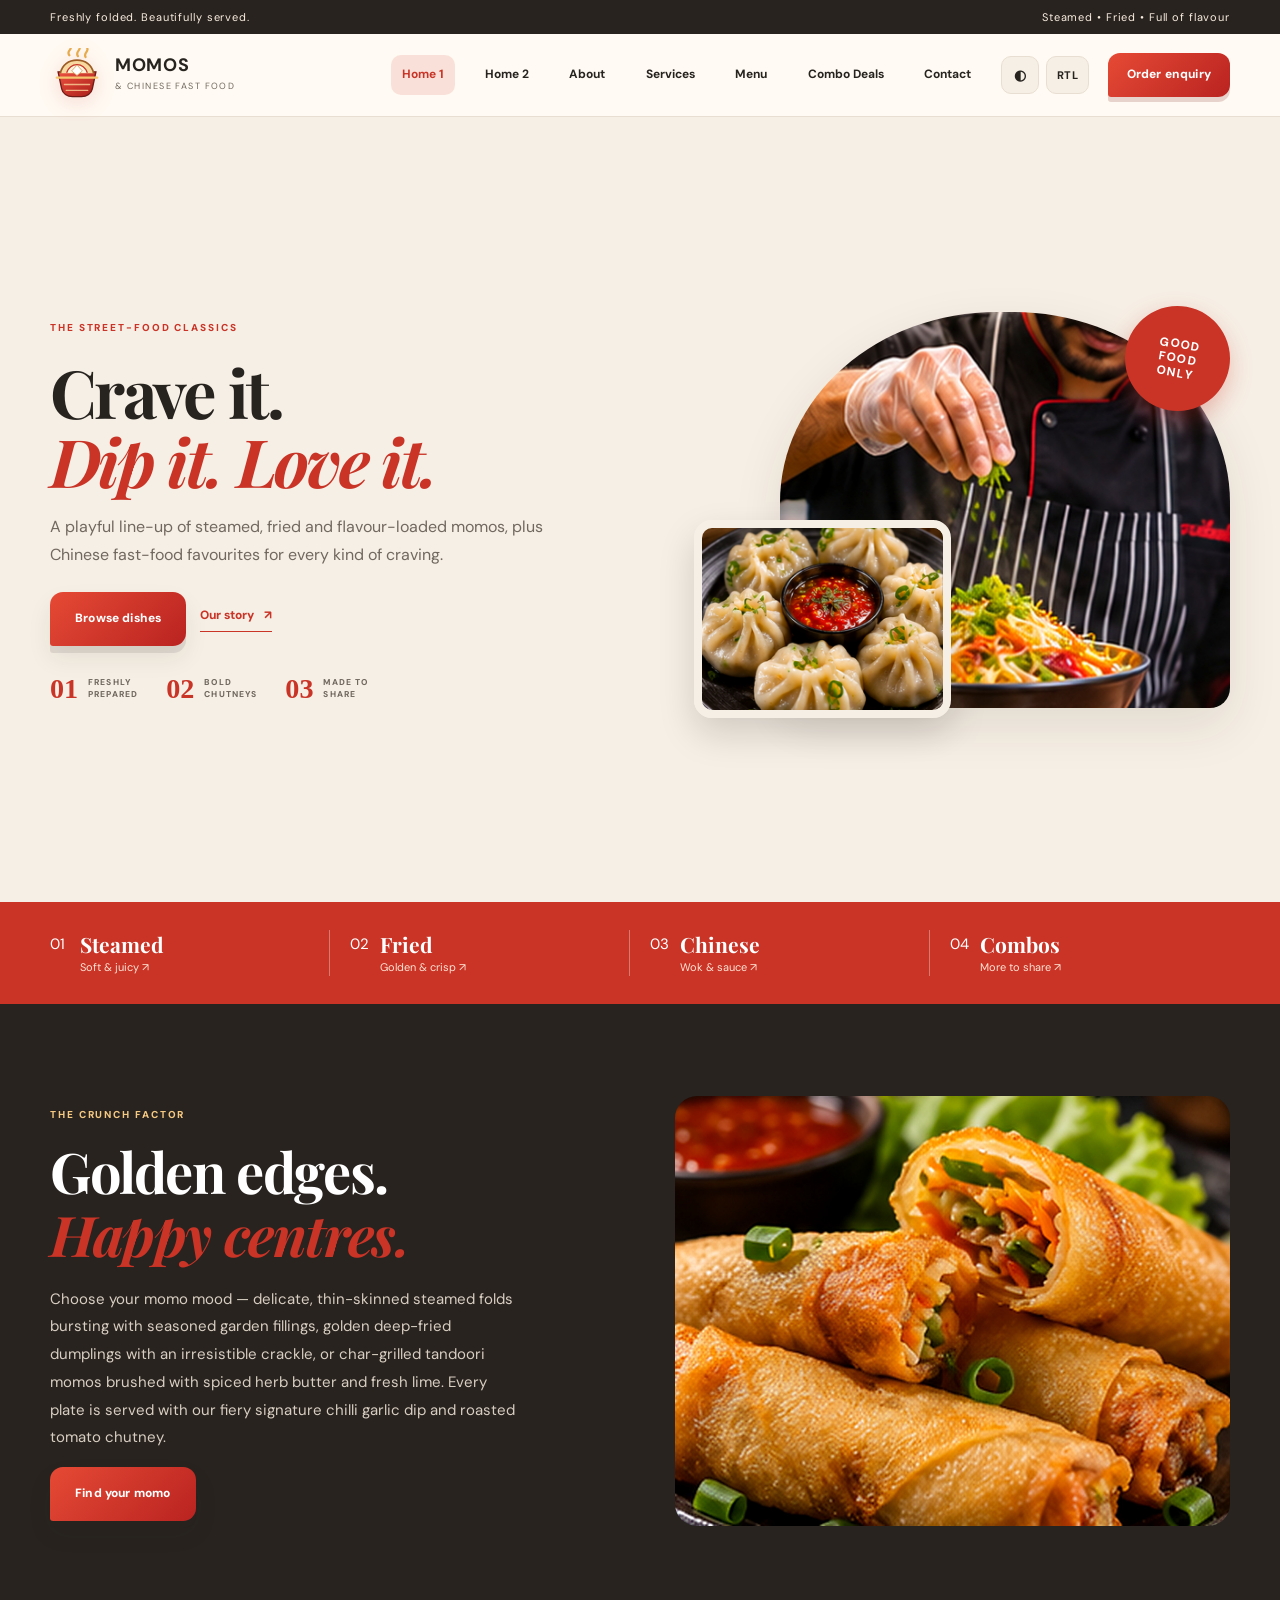
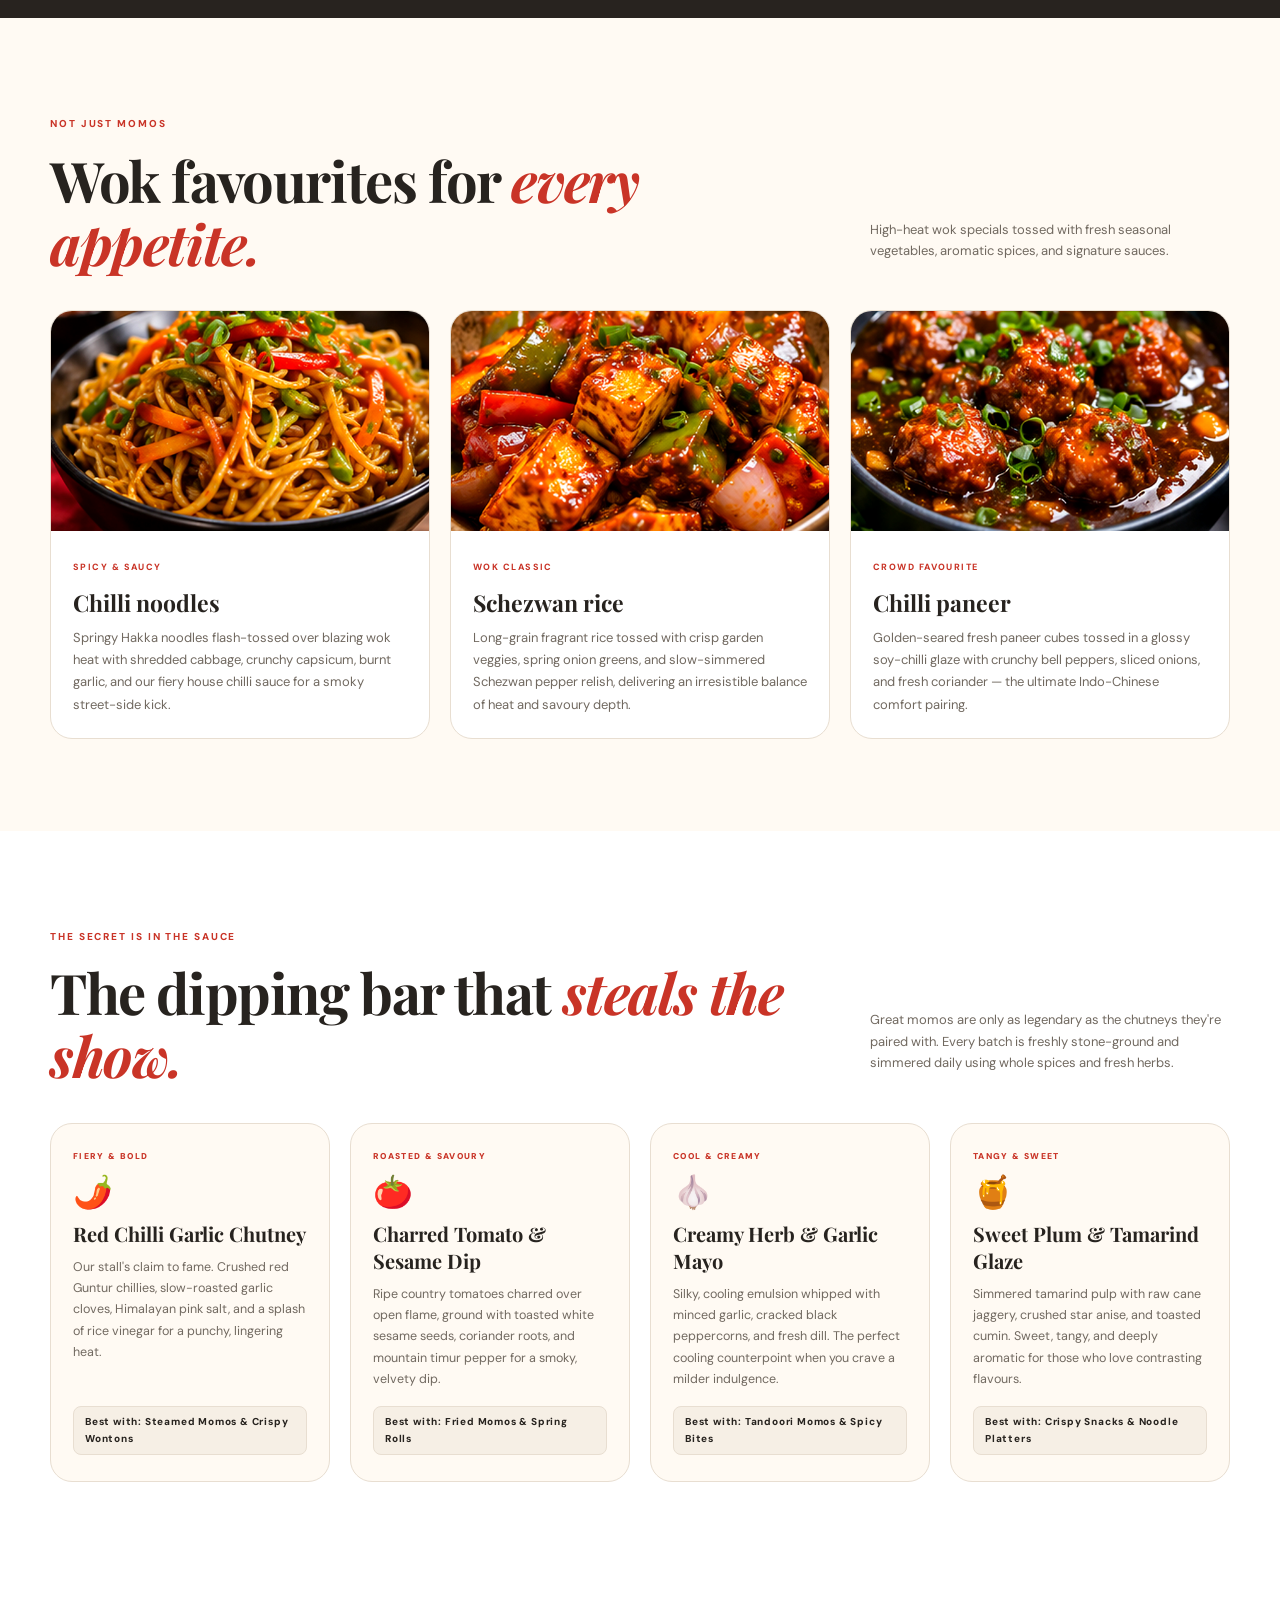
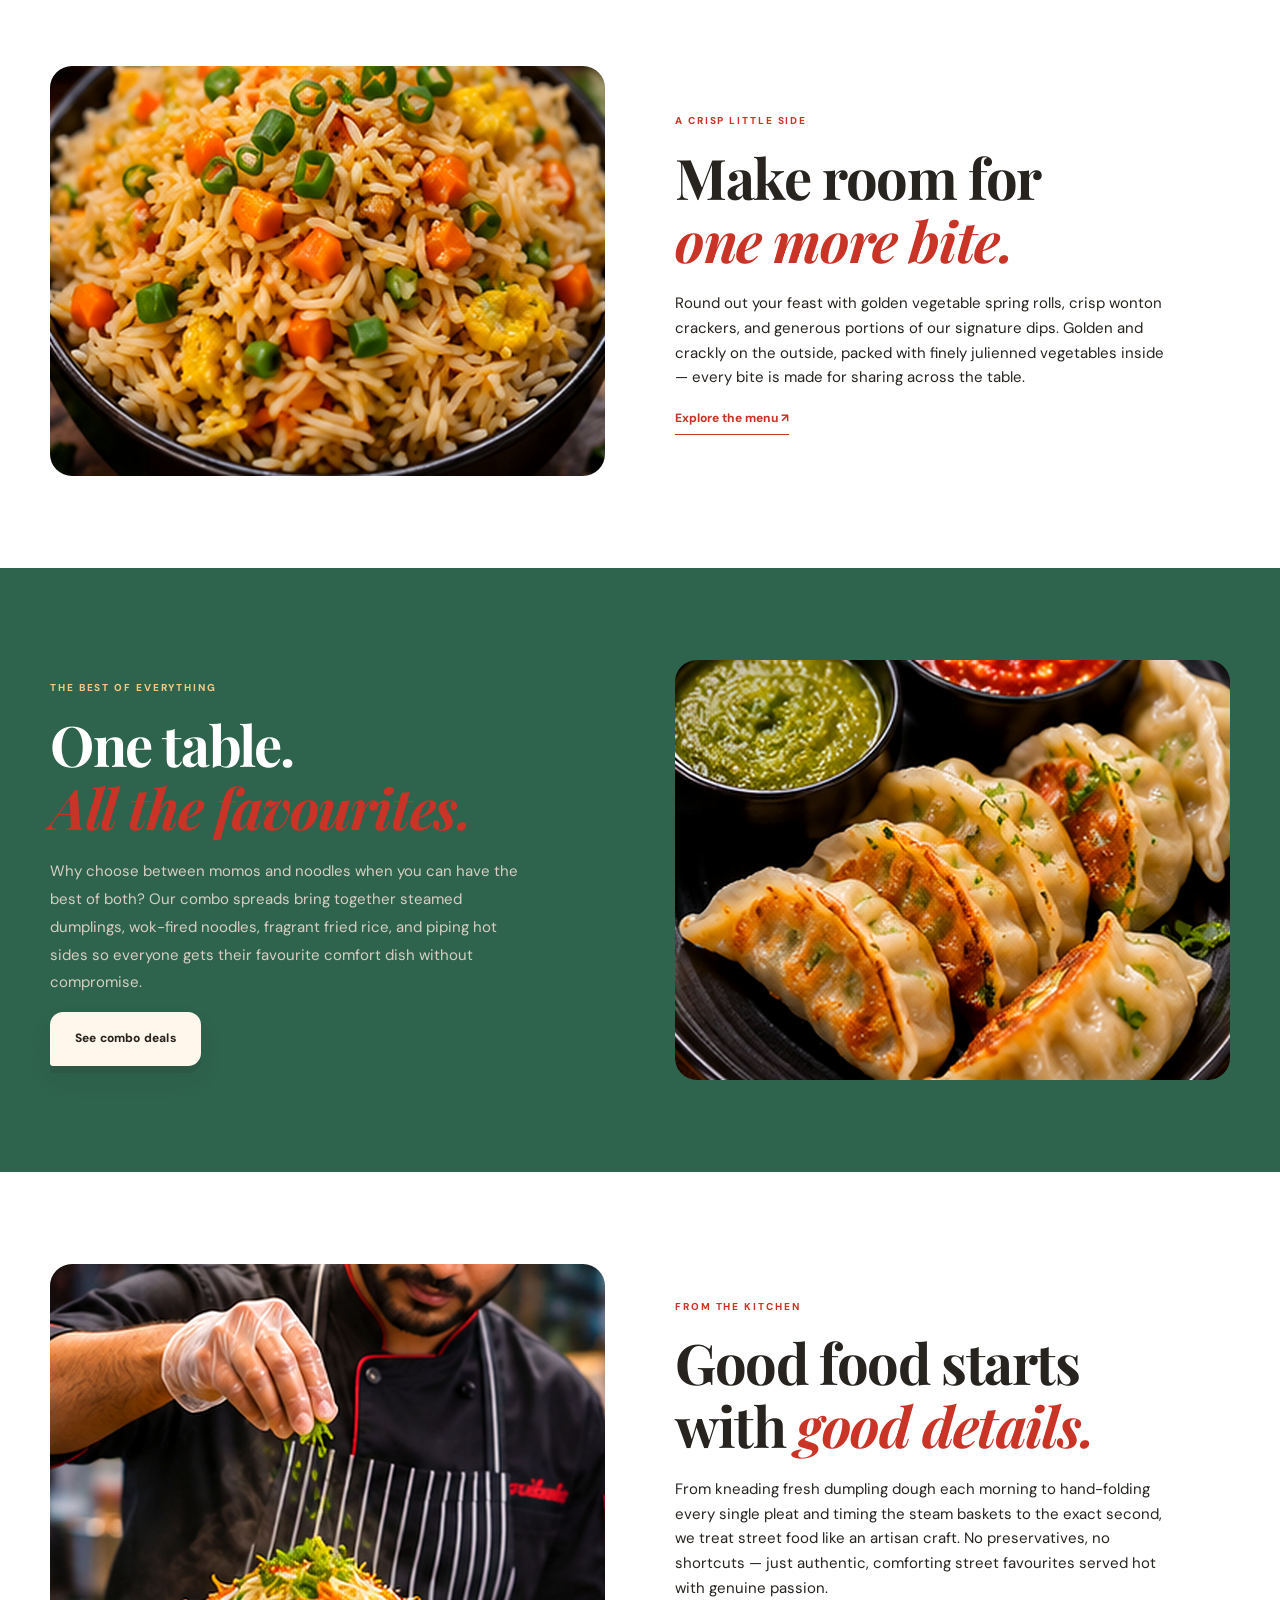
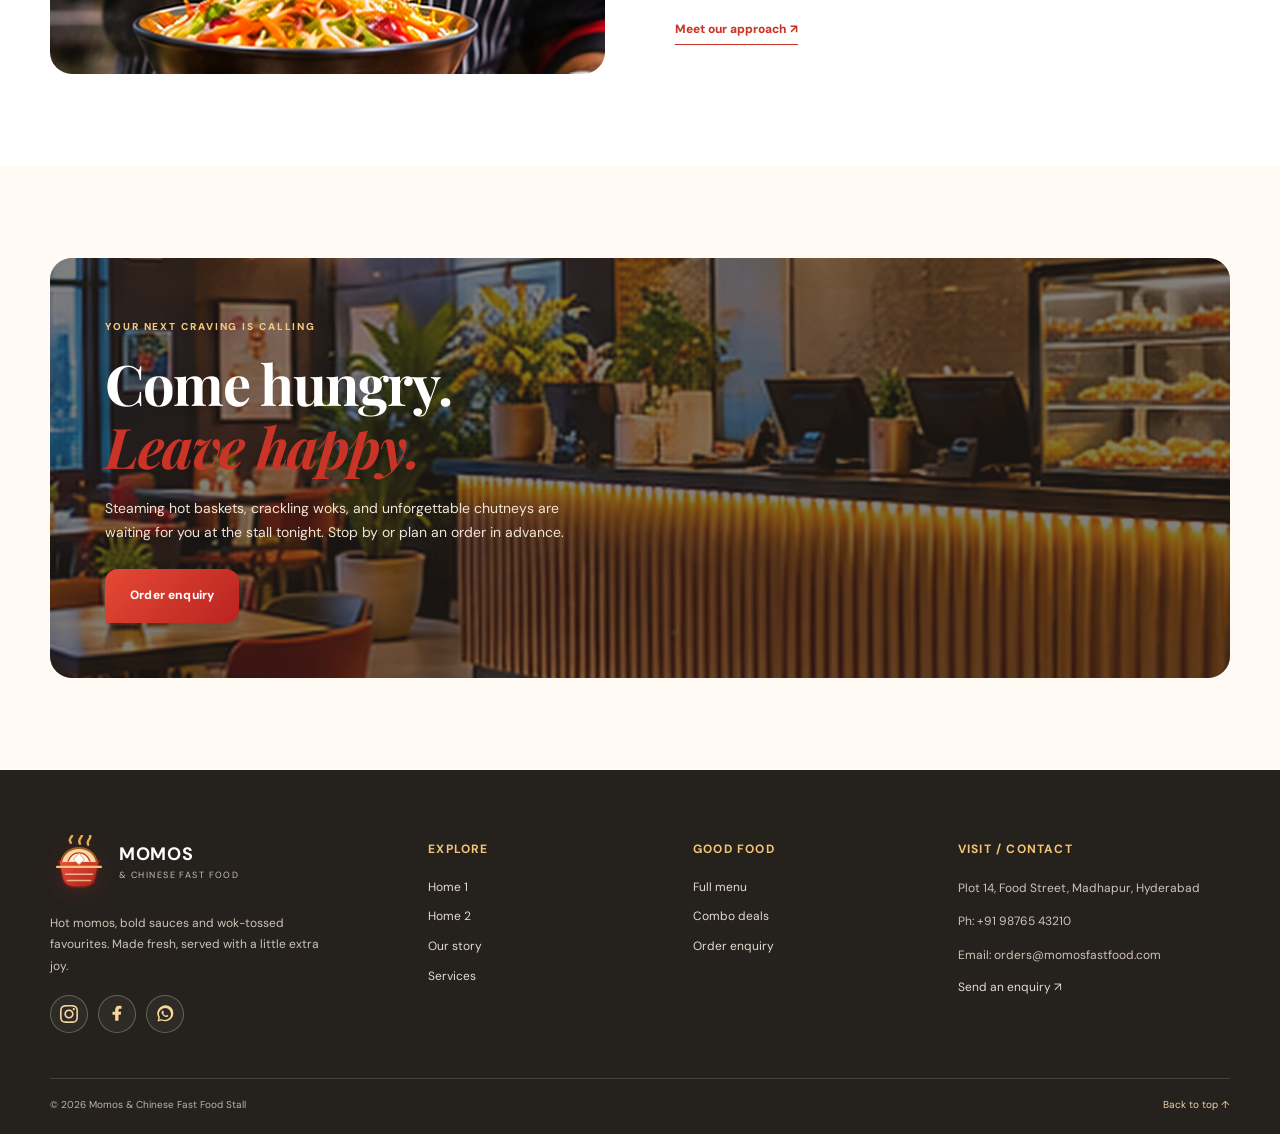
==== commit 62a8350b: "Add dipping bar to Home 1, occasions to Services, FAQ to Contact, fix Instagram icon, contact info, " ====
--- a/index.html
+++ b/index.html
@@ -68,8 +68,7 @@
             <div class="container dark-feature-grid">
                 <div><span class="eyebrow light">THE CRUNCH FACTOR</span>
                     <h2>Golden edges.<br><em>Happy centres.</em></h2>
-                    <p>Choose your momo mood — delicate steamed folds, crispy fried bites or smoky tandoori-style
-                        favourites.</p><a class="btn btn-primary" href="menu.html#fried">Find your momo</a>
+                    <p>Choose your momo mood — delicate, thin-skinned steamed folds bursting with seasoned garden fillings, golden deep-fried dumplings with an irresistible crackle, or char-grilled tandoori momos brushed with spiced herb butter and fresh lime. Every plate is served with our fiery signature chilli garlic dip and roasted tomato chutney.</p><a class="btn btn-primary" href="menu.html#fried">Find your momo</a>
                 </div><img src="assets/images/food-11.jpg" alt="Crispy fried dumplings served on a dark plate">
             </div>
         </section>
@@ -79,26 +78,66 @@
                     <div><span class="eyebrow">NOT JUST MOMOS</span>
                         <h2>Wok favourites for <em>every appetite.</em></h2>
                     </div>
-                    <p class="section-note">A few more reasons to stay for one more bite.</p>
+                    <p class="section-note">High-heat wok specials tossed with fresh seasonal vegetables, aromatic spices, and signature sauces.</p>
                 </div>
                 <div class="food-grid three">
                     <article class="food-card"><img src="assets/images/food-12.jpg" alt="Chilli garlic noodles">
-                        <div><span class="tag">SPICY & SAUCY</span>
+                        <div><span class="tag">SPICY &amp; SAUCY</span>
                             <h3>Chilli noodles</h3>
-                            <p>Wok-fired noodles with a bold chilli kick.</p>
+                            <p>Springy Hakka noodles flash-tossed over blazing wok heat with shredded cabbage, crunchy capsicum, burnt garlic, and our fiery house chilli sauce for a smoky street-side kick.</p>
                         </div>
                     </article>
                     <article class="food-card"><img src="assets/images/food-13.jpg" alt="Schezwan vegetable fried rice">
                         <div><span class="tag">WOK CLASSIC</span>
                             <h3>Schezwan rice</h3>
-                            <p>Rice tossed with vegetables and a punchy sauce.</p>
+                            <p>Long-grain fragrant rice tossed with crisp garden veggies, spring onion greens, and slow-simmered Schezwan pepper relish, delivering an irresistible balance of heat and savoury depth.</p>
                         </div>
                     </article>
                     <article class="food-card"><img src="assets/images/food-14.jpg" alt="Chilli paneer with peppers">
                         <div><span class="tag">CROWD FAVOURITE</span>
                             <h3>Chilli paneer</h3>
-                            <p>Golden paneer, peppers and glossy sauce.</p>
+                            <p>Golden-seared fresh paneer cubes tossed in a glossy soy-chilli glaze with crunchy bell peppers, sliced onions, and fresh coriander — the ultimate Indo-Chinese comfort pairing.</p>
                         </div>
+                    </article>
+                </div>
+            </div>
+        </section>
+        <section class="section sauce-bar-section">
+            <div class="container">
+                <div class="section-head">
+                    <div><span class="eyebrow">THE SECRET IS IN THE SAUCE</span>
+                        <h2>The dipping bar that <em>steals the show.</em></h2>
+                    </div>
+                    <p class="section-note">Great momos are only as legendary as the chutneys they're paired with. Every batch is freshly stone-ground and simmered daily using whole spices and fresh herbs.</p>
+                </div>
+                <div class="sauce-grid">
+                    <article class="sauce-card">
+                        <span class="sauce-badge">FIERY &amp; BOLD</span>
+                        <div class="sauce-icon">🌶️</div>
+                        <h3>Red Chilli Garlic Chutney</h3>
+                        <p>Our stall's claim to fame. Crushed red Guntur chillies, slow-roasted garlic cloves, Himalayan pink salt, and a splash of rice vinegar for a punchy, lingering heat.</p>
+                        <span class="sauce-pair">Best with: Steamed Momos &amp; Crispy Wontons</span>
+                    </article>
+                    <article class="sauce-card">
+                        <span class="sauce-badge">ROASTED &amp; SAVOURY</span>
+                        <div class="sauce-icon">🍅</div>
+                        <h3>Charred Tomato &amp; Sesame Dip</h3>
+                        <p>Ripe country tomatoes charred over open flame, ground with toasted white sesame seeds, coriander roots, and mountain timur pepper for a smoky, velvety dip.</p>
+                        <span class="sauce-pair">Best with: Fried Momos &amp; Spring Rolls</span>
+                    </article>
+                    <article class="sauce-card">
+                        <span class="sauce-badge">COOL &amp; CREAMY</span>
+                        <div class="sauce-icon">🧄</div>
+                        <h3>Creamy Herb &amp; Garlic Mayo</h3>
+                        <p>Silky, cooling emulsion whipped with minced garlic, cracked black peppercorns, and fresh dill. The perfect cooling counterpoint when you crave a milder indulgence.</p>
+                        <span class="sauce-pair">Best with: Tandoori Momos &amp; Spicy Bites</span>
+                    </article>
+                    <article class="sauce-card">
+                        <span class="sauce-badge">TANGY &amp; SWEET</span>
+                        <div class="sauce-icon">🍯</div>
+                        <h3>Sweet Plum &amp; Tamarind Glaze</h3>
+                        <p>Simmered tamarind pulp with raw cane jaggery, crushed star anise, and toasted cumin. Sweet, tangy, and deeply aromatic for those who love contrasting flavours.</p>
+                        <span class="sauce-pair">Best with: Crispy Snacks &amp; Noodle Platters</span>
                     </article>
                 </div>
             </div>
@@ -108,7 +147,7 @@
                     alt="Crispy spring rolls with dipping sauce">
                 <div><span class="eyebrow">A CRISP LITTLE SIDE</span>
                     <h2>Make room for<br><em>one more bite.</em></h2>
-                    <p>Round out your meal with crunchy sides and extra dips. Because the best part is sharing.</p><a
+                    <p>Round out your feast with golden vegetable spring rolls, crisp wonton crackers, and generous portions of our signature dips. Golden and crackly on the outside, packed with finely julienned vegetables inside — every bite is made for sharing across the table.</p><a
                         class="text-link" href="menu.html">Explore the menu ↗</a>
                 </div>
             </div>
@@ -117,7 +156,7 @@
             <div class="container combo-show-grid">
                 <div><span class="eyebrow light">THE BEST OF EVERYTHING</span>
                     <h2>One table.<br><em>All the favourites.</em></h2>
-                    <p>Build a meal around a mixed momo platter, noodles and a side to share.</p><a
+                    <p>Why choose between momos and noodles when you can have the best of both? Our combo spreads bring together steamed dumplings, wok-fired noodles, fragrant fried rice, and piping hot sides so everyone gets their favourite comfort dish without compromise.</p><a
                         class="btn btn-light" href="combos.html">See combo deals</a>
                 </div><img src="assets/images/food-16.jpg" alt="Mixed momo platter with different styles and chutneys">
             </div>
@@ -127,8 +166,7 @@
                     alt="Chef preparing and garnishing a momo platter">
                 <div><span class="eyebrow">FROM THE KITCHEN</span>
                     <h2>Good food starts<br>with <em>good details.</em></h2>
-                    <p>Freshly prepared, thoughtfully plated and served with the sauces that make every bite memorable.
-                    </p><a class="text-link" href="about.html">Meet our approach ↗</a>
+                    <p>From kneading fresh dumpling dough each morning to hand-folding every single pleat and timing the steam baskets to the exact second, we treat street food like an artisan craft. No preservatives, no shortcuts — just authentic, comforting street favourites served hot with genuine passion.</p><a class="text-link" href="about.html">Meet our approach ↗</a>
                 </div>
             </div>
         </section>
@@ -136,7 +174,8 @@
             <div class="container banner-cta"><img src="assets/images/food-18.jpg"
                     alt="A colourful Asian-style food spread">
                 <div><span class="eyebrow light">YOUR NEXT CRAVING IS CALLING</span>
-                    <h2>Come hungry.<br><em>Leave happy.</em></h2><a class="btn btn-primary"
+                    <h2>Come hungry.<br><em>Leave happy.</em></h2>
+                    <p style="margin: 10px 0 24px; color: #f1e5d5; max-width: 480px; font-size: 14px; line-height: 1.7;">Steaming hot baskets, crackling woks, and unforgettable chutneys are waiting for you at the stall tonight. Stop by or plan an order in advance.</p><a class="btn btn-primary"
                         href="contact.html#order-form">Order enquiry</a>
                 </div>
             </div>
@@ -151,9 +190,8 @@
                 <div class="footer-social" aria-label="Social media links"><a href="https://www.instagram.com/"
                         target="_blank" rel="noopener" aria-label="Instagram" title="Instagram"><svg viewBox="0 0 24 24"
                             aria-hidden="true">
-                            <rect x="3" y="3" width="18" height="18" rx="5" />
-                            <circle cx="12" cy="12" r="4" />
-                            <circle cx="17.5" cy="6.5" r="1" />
+                            <path
+                                d="M12 2.163c3.204 0 3.584.012 4.85.07 3.252.148 4.771 1.691 4.919 4.919.058 1.265.069 1.645.069 4.849 0 3.205-.012 3.584-.069 4.849-.149 3.225-1.664 4.771-4.919 4.919-1.266.058-1.644.07-4.85.07-3.204 0-3.584-.012-4.849-.07-3.26-.149-4.771-1.699-4.919-4.92-.058-1.265-.07-1.644-.07-4.849 0-3.204.013-3.583.07-4.849.149-3.227 1.664-4.771 4.919-4.919 1.266-.057 1.645-.069 4.849-.069zm0-2.163c-3.259 0-3.667.014-4.947.072-4.358.2-6.78 2.618-6.98 6.98-.059 1.281-.073 1.689-.073 4.948 0 3.259.014 3.668.072 4.948.2 4.358 2.618 6.78 6.98 6.98 1.281.058 1.689.072 4.948.072 3.259 0 3.668-.014 4.948-.072 4.354-.2 6.782-2.618 6.979-6.98.059-1.28.073-1.689.073-4.948 0-3.259-.014-3.667-.072-4.947-.196-4.354-2.617-6.78-6.979-6.98-1.281-.059-1.69-.073-4.949-.073zm0 5.838c-3.403 0-6.162 2.759-6.162 6.162s2.759 6.163 6.162 6.163 6.162-2.759 6.162-6.163c0-3.403-2.759-6.162-6.162-6.162zm0 10.162c-2.209 0-4-1.79-4-4 0-2.209 1.791-4 4-4s4 1.791 4 4c0 2.21-1.791 4-4 4zm6.406-11.845c-.796 0-1.441.645-1.441 1.44s.645 1.44 1.441 1.44c.795 0 1.439-.645 1.439-1.44s-.644-1.44-1.439-1.44z" />
                         </svg></a><a href="https://www.facebook.com/" target="_blank" rel="noopener"
                         aria-label="Facebook" title="Facebook"><svg viewBox="0 0 24 24" aria-hidden="true">
                             <path
@@ -174,8 +212,9 @@
             </div>
             <div>
                 <h4>Visit / Contact</h4>
-                <p>Freshly prepared, made to order.</p><a href="contact.html#order-form">Send an enquiry ↗</a>
-                <p class="footer-note">Add your verified address and phone number before publishing.</p>
+                <p>Plot 14, Food Street, Madhapur, Hyderabad</p>
+                <p>Ph: <a href="tel:+919876543210">+91 98765 43210</a></p>
+                <p>Email: <a href="mailto:orders@momosfastfood.com">orders@momosfastfood.com</a></p><a href="contact.html#order-form">Send an enquiry ↗</a>
             </div>
         </div>
         <div class="container footer-bottom"><span>© <span id="year"></span> Momos & Chinese Fast Food Stall</span><a
--- a/assets/style.css
+++ b/assets/style.css
@@ -12,7 +12,11 @@
 .service-grid{display:grid;grid-template-columns:repeat(3,1fr);gap:22px}.service-card{border:1px solid var(--line);background:var(--surface);border-radius:var(--radius);overflow:hidden}.service-card img{width:100%;height:250px;object-fit:cover}.service-card>div{padding:25px}.service-card .text-link{margin-top:20px}.service-banner{background:#29231f;color:white}.service-banner-inner img{width:100%;height:380px;object-fit:cover;border-radius:var(--radius)}.service-banner h2,.service-banner p{color:white}.service-banner p{max-width:450px;color:#d9d0c5}
 .menu-intro{display:flex;justify-content:space-between;gap:30px;align-items:end;margin-bottom:25px}.menu-intro p{max-width:410px;color:var(--muted);font-size:13px}.filter-row{display:flex;gap:9px;flex-wrap:wrap;margin:25px 0 45px}.filter-btn{border:1px solid var(--line);background:var(--surface);color:var(--ink);border-radius:999px;padding:10px 18px;font-size:11px;font-weight:800;cursor:pointer}.filter-btn.active,.filter-btn:hover{background:var(--red);border-color:var(--red);color:white}.menu-category{margin:0 0 48px;scroll-margin-top:110px}.menu-category h3{font:700 28px "Playfair Display";margin:8px 0 20px}.menu-grid{display:grid;grid-template-columns:repeat(2,1fr);gap:16px}.menu-item{display:grid;grid-template-columns:125px 1fr;gap:17px;align-items:center;padding:13px;background:var(--surface);border:1px solid var(--line);border-radius:17px}.menu-item img{width:125px;height:112px;object-fit:cover;border-radius:12px}.item-title{display:flex;justify-content:space-between;gap:12px;align-items:start}.item-title h4{font-size:14px;margin:0}.item-title b{font-size:10px;color:var(--red);white-space:nowrap}.menu-item p{font-size:11px;color:var(--muted);margin:8px 0 0}.menu-bottom-cta{display:flex;align-items:center;justify-content:center;gap:20px;padding:25px;background:var(--surface-2);border-radius:var(--radius)}.menu-bottom-cta p{font-weight:800}
 .combo-cards{display:grid;grid-template-columns:repeat(3,1fr);gap:22px}.combo-card{background:var(--surface);border:1px solid var(--line);border-radius:var(--radius);overflow:hidden}.combo-card.featured{transform:translateY(-10px);box-shadow:var(--shadow);border-color:var(--gold)}.combo-card img{width:100%;height:245px;object-fit:cover}.combo-card-body{padding:25px}.combo-card .btn{margin-top:20px}.combo-bottom{background:var(--green);color:white}.combo-bottom-inner{display:flex;align-items:center;justify-content:space-between;gap:30px}.combo-bottom h2,.combo-bottom p{color:white}.combo-bottom p{color:#e1ece3}
-.contact-layout{display:grid;grid-template-columns:.9fr 1.1fr;gap:60px;align-items:start}.contact-copy h2{margin-top:12px}.contact-copy>p{color:var(--muted);line-height:1.85}.contact-copy>img{width:100%;height:260px;object-fit:cover;border-radius:var(--radius);margin-top:25px}.contact-info{display:grid;gap:15px;margin-top:28px}.contact-info div{display:grid;gap:4px;padding-inline-start:15px;border-inline-start:3px solid var(--red)}.contact-info b{font-size:10px;letter-spacing:.12em}.contact-info span{font-size:12px;color:var(--muted)}.order-form{background:var(--surface);border:1px solid var(--line);box-shadow:var(--shadow);padding:32px;border-radius:var(--radius)}.order-form h3{font:700 27px "Playfair Display";margin:8px 0 22px}.order-form label{display:grid;gap:7px;font-size:11px;font-weight:800;margin:0 0 15px}.order-form input,.order-form select,.order-form textarea{width:100%;padding:12px 13px;border:1px solid var(--line);border-radius:10px;background:var(--bg);color:var(--ink);outline:none}.order-form input:focus,.order-form select:focus,.order-form textarea:focus{border-color:var(--red);box-shadow:0 0 0 3px #c9342718}.form-row{display:grid;grid-template-columns:1fr 1fr;gap:14px}.form-submit{width:100%}.form-note{font-size:10px;color:var(--muted)}.form-result{margin-top:20px;padding:18px;background:var(--surface-2);border-radius:14px}.form-result textarea{margin:10px 0}.form-result span{display:block;font-size:11px;color:var(--green);margin-top:8px}
+.contact-layout{display:grid;grid-template-columns:.9fr 1.1fr;gap:60px;align-items:start}.contact-copy h2{margin-top:12px}.contact-copy>p{color:var(--muted);line-height:1.85}.contact-copy>img{width:100%;height:260px;object-fit:cover;border-radius:var(--radius);margin-top:25px}.contact-info{display:grid;gap:15px;margin-top:28px}.contact-info div{display:grid;gap:4px;padding-inline-start:15px;border-inline-start:3px solid var(--red)}.contact-info b{font-size:10px;letter-spacing:.12em}.contact-info span{font-size:12px;color:var(--muted)}.contact-info .contact-val{font-size:13px;font-weight:700;color:var(--ink);margin-top:2px}.contact-info .contact-val a{color:var(--red);text-decoration:none}.contact-info .contact-val a:hover{text-decoration:underline}.contact-info .contact-sub{font-size:11px;color:var(--muted);font-style:italic}
+.faq-section{background:var(--surface-2)}.faq-accordion{display:grid;gap:14px;max-width:880px;margin-inline:auto}.faq-item{border:1px solid var(--line);border-radius:16px;background:var(--surface);overflow:hidden;transition:border-color .25s,box-shadow .25s}.faq-item:hover{border-color:var(--gold)}.faq-item[open]{border-color:var(--red);box-shadow:0 12px 30px rgba(45,30,20,.07)}.faq-question{display:flex;justify-content:space-between;align-items:center;padding:18px 24px;cursor:pointer;font-weight:700;font-size:15px;color:var(--ink);list-style:none;user-select:none;gap:16px}.faq-question::-webkit-details-marker{display:none}.faq-icon{display:inline-grid;place-items:center;width:28px;height:28px;flex-shrink:0;border-radius:50%;background:var(--surface-2);color:var(--ink);font-size:17px;line-height:1;font-weight:800;transition:transform .25s ease,background .25s,color .25s}.faq-item[open] .faq-icon{transform:rotate(45deg);background:var(--red);color:#fff}.faq-answer{padding:0 24px 20px;color:var(--muted);font-size:13.5px;line-height:1.75;border-top:1px dashed var(--line);margin-top:4px;padding-top:14px}
+.sauce-bar-section{background:var(--surface)}.sauce-grid{display:grid;grid-template-columns:repeat(4,minmax(0,1fr));gap:20px}.sauce-card{background:var(--bg);border:1px solid var(--line);border-radius:var(--radius);padding:26px 22px;display:flex;flex-direction:column;transition:transform .3s,box-shadow .3s,border-color .3s}.sauce-card:hover{transform:translateY(-7px);box-shadow:var(--shadow);border-color:var(--gold)}.sauce-badge{font-size:8.5px;letter-spacing:.16em;font-weight:900;color:var(--red);text-transform:uppercase;margin-bottom:12px}.sauce-icon{font-size:32px;line-height:1;margin-bottom:12px}.sauce-card h3{font:700 20px "Playfair Display",Georgia,serif;margin:0 0 10px;color:var(--ink)}.sauce-card p{font-size:12.5px;color:var(--muted);line-height:1.7;margin:0 0 16px;flex:1 1 auto}.sauce-pair{font-size:10px;font-weight:800;letter-spacing:.08em;color:var(--ink);background:var(--surface-2);padding:7px 11px;border-radius:8px;border:1px solid var(--line);margin-top:auto}
+@media(max-width:1050px){.sauce-grid{grid-template-columns:repeat(2,minmax(0,1fr))}}
+@media(max-width:560px){.sauce-grid{grid-template-columns:1fr}}.order-form{background:var(--surface);border:1px solid var(--line);box-shadow:var(--shadow);padding:32px;border-radius:var(--radius)}.order-form h3{font:700 27px "Playfair Display";margin:8px 0 22px}.order-form label{display:grid;gap:7px;font-size:11px;font-weight:800;margin:0 0 15px}.order-form input,.order-form select,.order-form textarea{width:100%;padding:12px 13px;border:1px solid var(--line);border-radius:10px;background:var(--bg);color:var(--ink);outline:none}.order-form input:focus,.order-form select:focus,.order-form textarea:focus{border-color:var(--red);box-shadow:0 0 0 3px #c9342718}.form-row{display:grid;grid-template-columns:1fr 1fr;gap:14px}.form-submit{width:100%}.form-note{font-size:10px;color:var(--muted)}.form-result{margin-top:20px;padding:18px;background:var(--surface-2);border-radius:14px}.form-result textarea{margin:10px 0}.form-result span{display:block;font-size:11px;color:var(--green);margin-top:8px}
 .footer{background:#25211d;color:#fff;padding:65px 0 20px}.footer-grid{display:grid;grid-template-columns:1.5fr 1fr 1fr 1.2fr;gap:38px}.footer .brand{color:white}.footer .brand small{color:#c9bfb2}.footer-brand p,.footer p{max-width:280px;color:#cfc4b8;font-size:12px;line-height:1.8}.footer h4{font-size:12px;letter-spacing:.1em;text-transform:uppercase;margin:5px 0 18px;color:#f4c477}.footer-grid>div:not(:first-child)>a{display:block;color:#e5dbd0;font-size:12px;margin:10px 0}.footer-grid a:hover{color:#f4c477}.footer-note{font-size:10px!important;color:#a99c8e!important}.footer-bottom{display:flex;justify-content:space-between;border-top:1px solid #ffffff26;padding-top:18px;margin-top:45px;color:#bdb2a6;font-size:10px}.footer-bottom a{color:#f3d4a2}
 [data-reveal]{opacity:0;transform:translateY(18px);transition:opacity .6s,transform .6s}[data-reveal].visible{opacity:1;transform:none}
 html[data-theme="dark"]{color-scheme:dark;--bg:#111815;--surface:#19231d;--surface-2:#222f26;--ink:#f4f7f2;--muted:#c5d0c7;--line:#405246;--red:#ff7767;--red-dark:#e45a4b;--gold:#f0c27a;--green:#254b39;--shadow:0 18px 50px rgba(0,0,0,.28)}
@@ -61,9 +65,9 @@
 /* Premium refresh: richer type, confident buttons and editorial food layouts */
 .btn,.nav-order,.tool-btn{position:relative;isolation:isolate;overflow:hidden;letter-spacing:.015em;transition:transform .25s ease,box-shadow .25s ease,background .25s ease,border-color .25s ease}.btn{min-height:54px;padding:14px 25px;border-radius:13px 13px 13px 3px;box-shadow:0 7px 0 rgba(39,35,31,.10),0 12px 25px rgba(39,35,31,.08)}.btn::after,.nav-order::after{content:"";position:absolute;inset:0;transform:translateX(-110%);background:linear-gradient(105deg,transparent,rgba(255,255,255,.24),transparent);transition:transform .55s ease;z-index:-1}.btn:hover::after,.nav-order:hover::after{transform:translateX(110%)}.btn:hover{transform:translateY(-4px);box-shadow:0 5px 0 rgba(39,35,31,.08),0 17px 30px rgba(39,35,31,.18)}.btn-primary{background:linear-gradient(135deg,#e64a35,#b92320);color:#fff}.btn-dark{background:#29231f;color:#fff}.btn-outline{border:1px solid var(--line);background:var(--surface-2);color:var(--ink)}.nav-order{border-radius:12px 12px 12px 3px;padding:13px 19px;box-shadow:0 5px 0 rgba(125,31,25,.18)}.tool-btn{border-radius:10px;padding:9px 12px}.hero-title-premium{font-size:clamp(38px,6vw,86px)!important;line-height:.94!important;letter-spacing:-.045em!important;text-transform:uppercase;max-width:820px;text-shadow:0 8px 30px rgba(0,0,0,.35);margin:clamp(14px,2vh,22px) 0}.hero-title-premium span{font-size:.54em;letter-spacing:.12em;color:#fff;display:inline-block;margin-bottom:8px}.hero-title-premium em{display:inline-block;color:#ffd18a!important;font-style:normal;position:relative}.hero-title-premium em::after{content:"";display:block;width:68%;height:clamp(4px,.6vw,7px);background:var(--red);border-radius:8px;transform:rotate(-2deg);margin:clamp(8px,1.2vh,14px) 0 0 4px;box-shadow:0 4px 0 rgba(255,255,255,.14)}
 .premium-page-hero{min-height:clamp(360px,46vh,460px);min-height:clamp(360px,46dvh,460px)}.premium-page-hero .page-hero-content{padding:clamp(52px,7vh,80px) clamp(16px,3vw,32px) clamp(44px,5.5vh,64px)}.premium-page-hero h1{font-size:clamp(36px,5vw,72px);line-height:1.05;letter-spacing:-.04em}.premium-page-hero h1 em{color:#ffd18a!important}.premium-page-hero p{max-width:620px}.centered-actions{justify-content:center}.page-hero .hero-actions{display:flex;align-items:center;justify-content:center;gap:14px;flex-wrap:wrap;margin-top:clamp(20px,3vh,28px)}.hero-side-note{position:absolute;bottom:clamp(12px,2vh,20px);left:50%;transform:translateX(-50%);font-size:clamp(8px,.9vw,9.5px);letter-spacing:.25em;color:rgba(255,255,255,.68);font-weight:800;white-space:nowrap;pointer-events:none;z-index:3;text-transform:uppercase}.service-grid{align-items:stretch}.premium-service-card{box-shadow:0 14px 45px rgba(45,30,20,.06);transition:transform .35s,box-shadow .35s}.premium-service-card:hover{transform:translateY(-9px);box-shadow:0 25px 55px rgba(45,30,20,.14)}.service-image-wrap{position:relative;overflow:hidden}.premium-service-card .service-image-wrap img{height:265px;transition:transform .7s}.premium-service-card:hover .service-image-wrap img{transform:scale(1.06)}.service-number{position:absolute;bottom:14px;left:16px;background:#fff;color:#29231f;border-radius:8px;padding:7px 12px;font:700 15px Georgia;box-shadow:0 5px 20px #0002}.premium-service-card h3{font-size:27px}.premium-service-card>div:last-child{padding:27px}.service-points{padding:0;margin:18px 0 23px;list-style:none;display:grid;gap:8px}.service-points li{font-size:12px;color:var(--muted);padding-inline-start:22px;position:relative}.service-points li::before{content:"✳";position:absolute;inset-inline-start:0;color:var(--red)}.service-experience{background:#29231f;color:#fff;overflow:hidden}.service-experience-grid{display:grid;grid-template-columns:.9fr 1.1fr;gap:70px;align-items:center}.service-experience h2,.combo-feature-band h2{font:700 clamp(42px,5vw,65px)/1.05 "Playfair Display",Georgia,serif;letter-spacing:-.04em;color:#fff;margin:18px 0}.service-experience h2 em,.combo-feature-band h2 em{color:#f3c77f}.service-experience-copy p,.combo-feature-band p{color:#d7cec3;line-height:1.85;max-width:470px}.experience-tags{display:flex;flex-wrap:wrap;gap:9px;margin:25px 0}.experience-tags span{border:1px solid #ffffff3b;border-radius:100px;padding:8px 12px;font-size:9px;letter-spacing:.13em;color:#fff}.service-mosaic{display:grid;grid-template-columns:1.15fr .85fr;grid-template-rows:190px 190px;gap:14px;transform:rotate(2deg)}.service-mosaic img{width:100%;height:100%;object-fit:cover;border-radius:18px}.service-mosaic .mosaic-large{grid-row:span 2}.steps-grid{display:grid;grid-template-columns:repeat(3,1fr);gap:18px}.steps-grid article{padding:28px;border:1px solid var(--line);border-radius:18px;background:var(--surface);box-shadow:0 10px 35px rgba(45,30,20,.04)}.steps-grid article>b{display:grid;place-items:center;width:43px;height:43px;border-radius:12px;background:var(--red);color:#fff;font:700 14px Georgia}.steps-grid h3{font:700 22px "Playfair Display"}.steps-grid p{font-size:13px;color:var(--muted);line-height:1.8}
-.premium-combo-cards{align-items:stretch}.premium-combo-cards .combo-card{box-shadow:0 15px 45px rgba(45,30,20,.07);transition:transform .35s,box-shadow .35s}.premium-combo-cards .combo-card:hover{transform:translateY(-9px);box-shadow:0 25px 55px rgba(45,30,20,.15)}.premium-combo-cards .combo-card.featured{transform:translateY(-12px);border:1px solid var(--gold)}.premium-combo-cards .combo-card.featured:hover{transform:translateY(-18px)}.combo-image{height:255px;position:relative;overflow:hidden}.combo-image img{height:100%;transition:transform .7s}.combo-card:hover .combo-image img{transform:scale(1.06)}.combo-index{position:absolute;left:16px;top:16px;background:#fff;color:#29231f;border-radius:8px;padding:7px 11px;font-size:9px;font-weight:900;letter-spacing:.13em}.combo-ribbon{position:absolute;right:0;bottom:16px;background:var(--red);color:#fff;padding:8px 13px;font-size:9px;font-weight:900;letter-spacing:.12em}.combo-card-body{padding:27px}.combo-card h3{font-size:27px}.combo-includes{display:grid;gap:5px;border-top:1px solid var(--line);padding-top:16px;margin-top:18px;margin-bottom:5px}.combo-includes b{font-size:9px;letter-spacing:.16em;color:var(--red)}.combo-includes span{font-size:11px;color:var(--muted)}.combo-feature-band{background:#29231f;color:white}.combo-feature-grid{display:grid;grid-template-columns:1fr 1fr;gap:70px;align-items:center}.combo-feature-images{position:relative;min-height:440px}.combo-feature-images img{position:absolute;object-fit:cover;border-radius:20px;box-shadow:0 20px 45px #0005}.combo-feature-images img:first-child{width:78%;height:390px;left:0;top:0}.combo-feature-images img:last-child{width:48%;height:210px;right:0;bottom:0;border:8px solid #29231f}.combo-perks{display:grid;gap:12px;margin:25px 0}.combo-perks span{display:flex;align-items:center;gap:14px;color:#eee5da;font-size:13px}.combo-perks b{color:#f2c57d;font:700 17px Georgia}.occasion-grid{display:grid;grid-template-columns:repeat(3,1fr);gap:20px}.occasion-grid article{border-radius:18px;overflow:hidden;background:var(--surface);border:1px solid var(--line)}.occasion-grid img{width:100%;height:220px;object-fit:cover}.occasion-grid article>div{padding:20px}.occasion-grid h3{font:700 22px "Playfair Display";margin:0 0 7px}.occasion-grid p{font-size:12px;color:var(--muted);margin:0;line-height:1.7}
+.premium-combo-cards{align-items:stretch}.premium-combo-cards .combo-card{box-shadow:0 15px 45px rgba(45,30,20,.07);transition:transform .35s,box-shadow .35s}.premium-combo-cards .combo-card:hover{transform:translateY(-9px);box-shadow:0 25px 55px rgba(45,30,20,.15)}.premium-combo-cards .combo-card.featured{border:2px solid var(--gold);box-shadow:0 16px 45px rgba(231,170,76,.18)}.premium-combo-cards .combo-card.featured:hover{transform:translateY(-7px);box-shadow:0 24px 55px rgba(231,170,76,.24)}.combo-image{height:255px;position:relative;overflow:hidden}.combo-image img{height:100%;transition:transform .7s}.combo-card:hover .combo-image img{transform:scale(1.06)}.combo-index{position:absolute;left:16px;top:16px;background:#fff;color:#29231f;border-radius:8px;padding:7px 11px;font-size:9px;font-weight:900;letter-spacing:.13em}.combo-ribbon{position:absolute;right:0;bottom:16px;background:var(--red);color:#fff;padding:8px 13px;font-size:9px;font-weight:900;letter-spacing:.12em}.combo-card-body{padding:27px}.combo-card h3{font-size:27px}.combo-includes{display:grid;gap:5px;border-top:1px solid var(--line);padding-top:16px;margin-top:18px;margin-bottom:5px}.combo-includes b{font-size:9px;letter-spacing:.16em;color:var(--red)}.combo-includes span{font-size:11px;color:var(--muted)}.combo-feature-band{background:#29231f;color:white}.combo-feature-grid{display:grid;grid-template-columns:1fr 1fr;gap:70px;align-items:center}.combo-feature-images{position:relative;min-height:440px}.combo-feature-images img{position:absolute;object-fit:cover;border-radius:20px;box-shadow:0 20px 45px #0005}.combo-feature-images img:first-child{width:78%;height:390px;left:0;top:0}.combo-feature-images img:last-child{width:48%;height:210px;right:0;bottom:0;border:8px solid #29231f}.combo-perks{display:grid;gap:12px;margin:25px 0}.combo-perks span{display:flex;align-items:center;gap:14px;color:#eee5da;font-size:13px}.combo-perks b{color:#f2c57d;font:700 17px Georgia}.occasion-grid{display:grid;grid-template-columns:repeat(3,1fr);gap:20px}.occasion-grid article{border-radius:18px;overflow:hidden;background:var(--surface);border:1px solid var(--line)}.occasion-grid img{width:100%;height:220px;object-fit:cover}.occasion-grid article>div{padding:20px}.occasion-grid h3{font:700 22px "Playfair Display";margin:0 0 7px}.occasion-grid p{font-size:12px;color:var(--muted);margin:0;line-height:1.7}
 .location-section{background:var(--surface-2)}.map-panel{display:grid;grid-template-columns:1.5fr .7fr;border:1px solid var(--line);border-radius:22px;overflow:hidden;background:var(--surface);box-shadow:var(--shadow)}.map-frame{min-height:390px;background:#e9e2d8}.map-frame iframe{width:100%;height:100%;min-height:390px;border:0;display:block;filter:saturate(.8)}.map-caption{padding:34px;display:flex;flex-direction:column;align-items:flex-start;justify-content:center}.map-pin{display:grid;place-items:center;width:48px;height:48px;background:#f9e7df;color:var(--red);border-radius:15px;font-size:25px;margin-bottom:18px}.map-caption b{font:700 22px "Playfair Display"}.map-caption p{font-size:13px;color:var(--muted);line-height:1.8;margin:10px 0 20px}
-html[data-theme="dark"] .premium-service-card,html[data-theme="dark"] .steps-grid article,html[data-theme="dark"] .occasion-grid article{background:var(--surface);border-color:var(--line)}html[data-theme="dark"] .service-points li,html[data-theme="dark"] .combo-includes span{color:#c7c9c2}html[data-theme="dark"] .btn-outline{background:#252d28;color:#f5f1e8;border-color:#46534a}html[data-theme="dark"] .map-panel{background:var(--surface)}html[data-theme="dark"] .map-pin{background:#452b26;color:#ff9b83}html[dir="rtl"] .service-number,html[dir="rtl"] .combo-index{left:auto;right:16px}html[dir="rtl"] .combo-ribbon{right:auto;left:0}html[dir="rtl"] .service-mosaic{transform:rotate(-2deg)}
+html[data-theme="dark"] .premium-service-card,html[data-theme="dark"] .steps-grid article,html[data-theme="dark"] .occasion-grid article{background:var(--surface);border-color:var(--line)}html[data-theme="dark"] .service-points li,html[data-theme="dark"] .combo-includes span{color:#c7c9c2}html[data-theme="dark"] .btn-outline{background:#252d28;color:#f5f1e8;border-color:#46534a}html[data-theme="dark"] .map-panel{background:var(--surface)}html[data-theme="dark"] .map-pin{background:#452b26;color:#ff9b83}html[data-theme="dark"] .faq-item{background:var(--surface);border-color:var(--line)}html[data-theme="dark"] .faq-icon{background:var(--surface-2);color:var(--ink)}html[data-theme="dark"] .sauce-card{background:var(--surface);border-color:var(--line)}html[data-theme="dark"] .sauce-pair{background:var(--surface-2);border-color:var(--line);color:var(--ink)}html[dir="rtl"] .service-number,html[dir="rtl"] .combo-index{left:auto;right:16px}html[dir="rtl"] .combo-ribbon{right:auto;left:0}html[dir="rtl"] .service-mosaic{transform:rotate(-2deg)}
 @media(max-width:850px){.service-experience-grid,.combo-feature-grid{grid-template-columns:1fr;gap:40px}.premium-combo-cards .combo-card.featured,.premium-combo-cards .combo-card.featured:hover{transform:none}.steps-grid{grid-template-columns:1fr 1fr}.map-panel{grid-template-columns:1fr}.map-frame,.map-frame iframe{min-height:320px}}
 @media(max-width:560px){.hero-title-premium{font-size:clamp(32px,8.5vw,46px)!important}.hero-title-premium span{font-size:.5em}.hero-title-premium em::after{height:4px;margin-top:8px}.premium-page-hero{min-height:clamp(300px,38vh,360px);min-height:clamp(300px,38dvh,360px)}.premium-page-hero .page-hero-content{padding:34px 16px 42px}.premium-page-hero h1{font-size:clamp(28px,8.2vw,38px)}.centered-actions{align-items:stretch}.hero-side-note{font-size:7px;letter-spacing:.16em;bottom:8px}.service-mosaic{grid-template-rows:140px 140px;gap:9px}.steps-grid,.occasion-grid{grid-template-columns:1fr}.combo-feature-images{min-height:330px}.combo-feature-images img:first-child{height:290px}.combo-feature-images img:last-child{height:150px}.map-caption{padding:25px}.map-frame,.map-frame iframe{min-height:280px}.btn{min-height:52px}}
 
@@ -109,7 +113,7 @@
 .brand b{letter-spacing:.035em;font-size:18px}
 .footer-social{display:flex;align-items:center;gap:10px;margin-top:18px}
 .footer-social a{width:38px;height:38px;border:1px solid #ffffff42;border-radius:50%;display:grid;place-items:center;color:#f7d59c;background:#ffffff0b;transition:transform .25s,background .25s,border-color .25s,color .25s}
-.footer-social svg{width:17px;height:17px;fill:currentColor;stroke:currentColor;stroke-width:1.7}
+.footer-social svg{width:18px;height:18px;fill:currentColor;stroke:none}
 .footer-social a:hover,.footer-social a:focus-visible{background:var(--red);border-color:var(--red);color:#fff;transform:translateY(-4px)}
 /* Make navigation hover states high contrast in both themes. */
 .main-nav>a:not(.nav-order){display:inline-flex;align-items:center;justify-content:center;min-height:40px;padding:9px 11px!important;border-radius:10px;color:var(--ink)!important;opacity:1!important;transition:color .2s,background .2s,transform .2s}
@@ -130,8 +134,10 @@
 /* Equal-height cards and consistently aligned action buttons. */
 .service-grid,.combo-cards{align-items:stretch}
 .premium-service-card,.combo-card{display:flex;flex-direction:column;height:100%}
-.premium-service-card>div:last-child,.combo-card-body{display:flex;flex-direction:column;flex:1}
-.premium-service-card .btn,.combo-card-body>.btn{margin-top:auto;align-self:flex-start;min-width:190px}
+.premium-service-card>div:last-child,.combo-card-body{display:flex;flex-direction:column;flex:1 1 auto}
+.combo-includes{margin-top:auto!important;margin-bottom:18px!important}
+.combo-card-body>.btn{margin-top:0!important;width:100%!important;min-width:0;text-align:center;justify-content:center}
+.premium-service-card .btn{margin-top:auto;align-self:flex-start;min-width:190px}
 .service-points{margin-bottom:25px}
 .food-card,.service-card,.combo-card,.steps-grid article,.occasion-grid article{min-width:0}
 img{max-width:100%}
